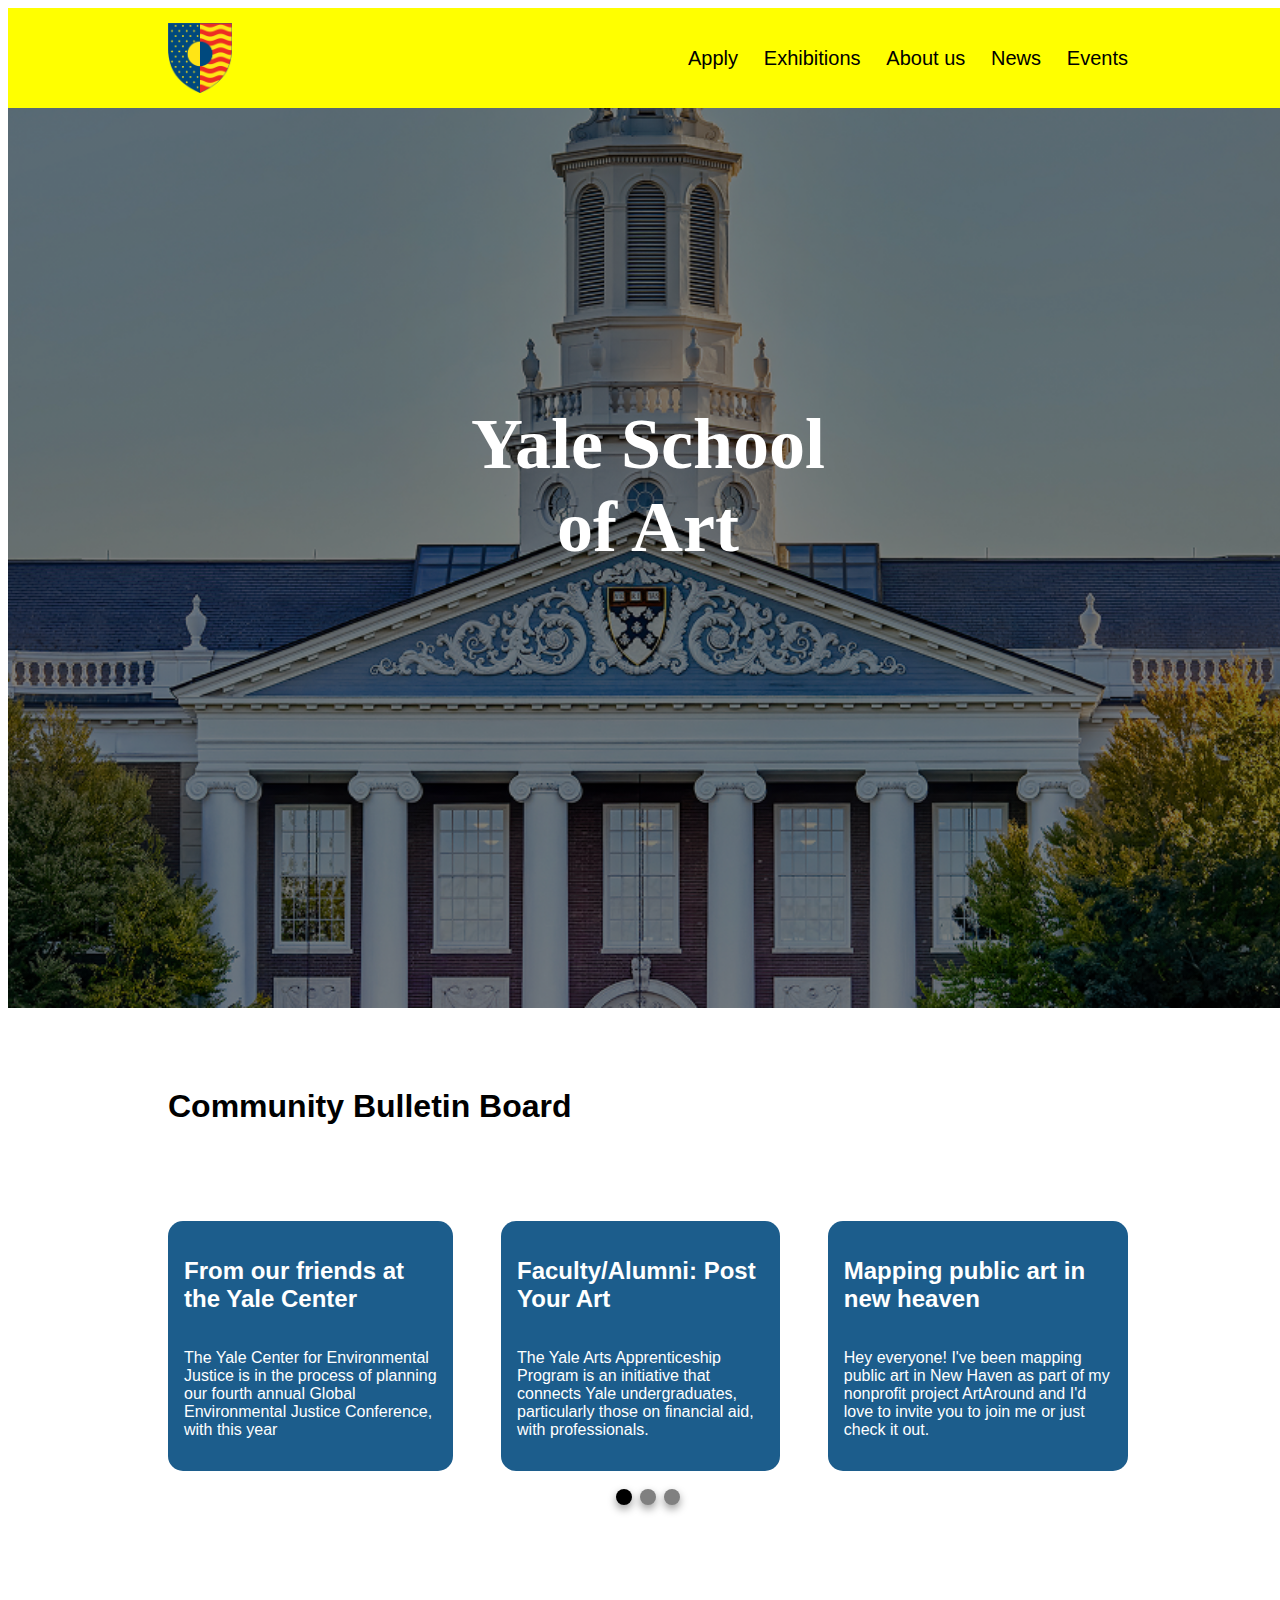
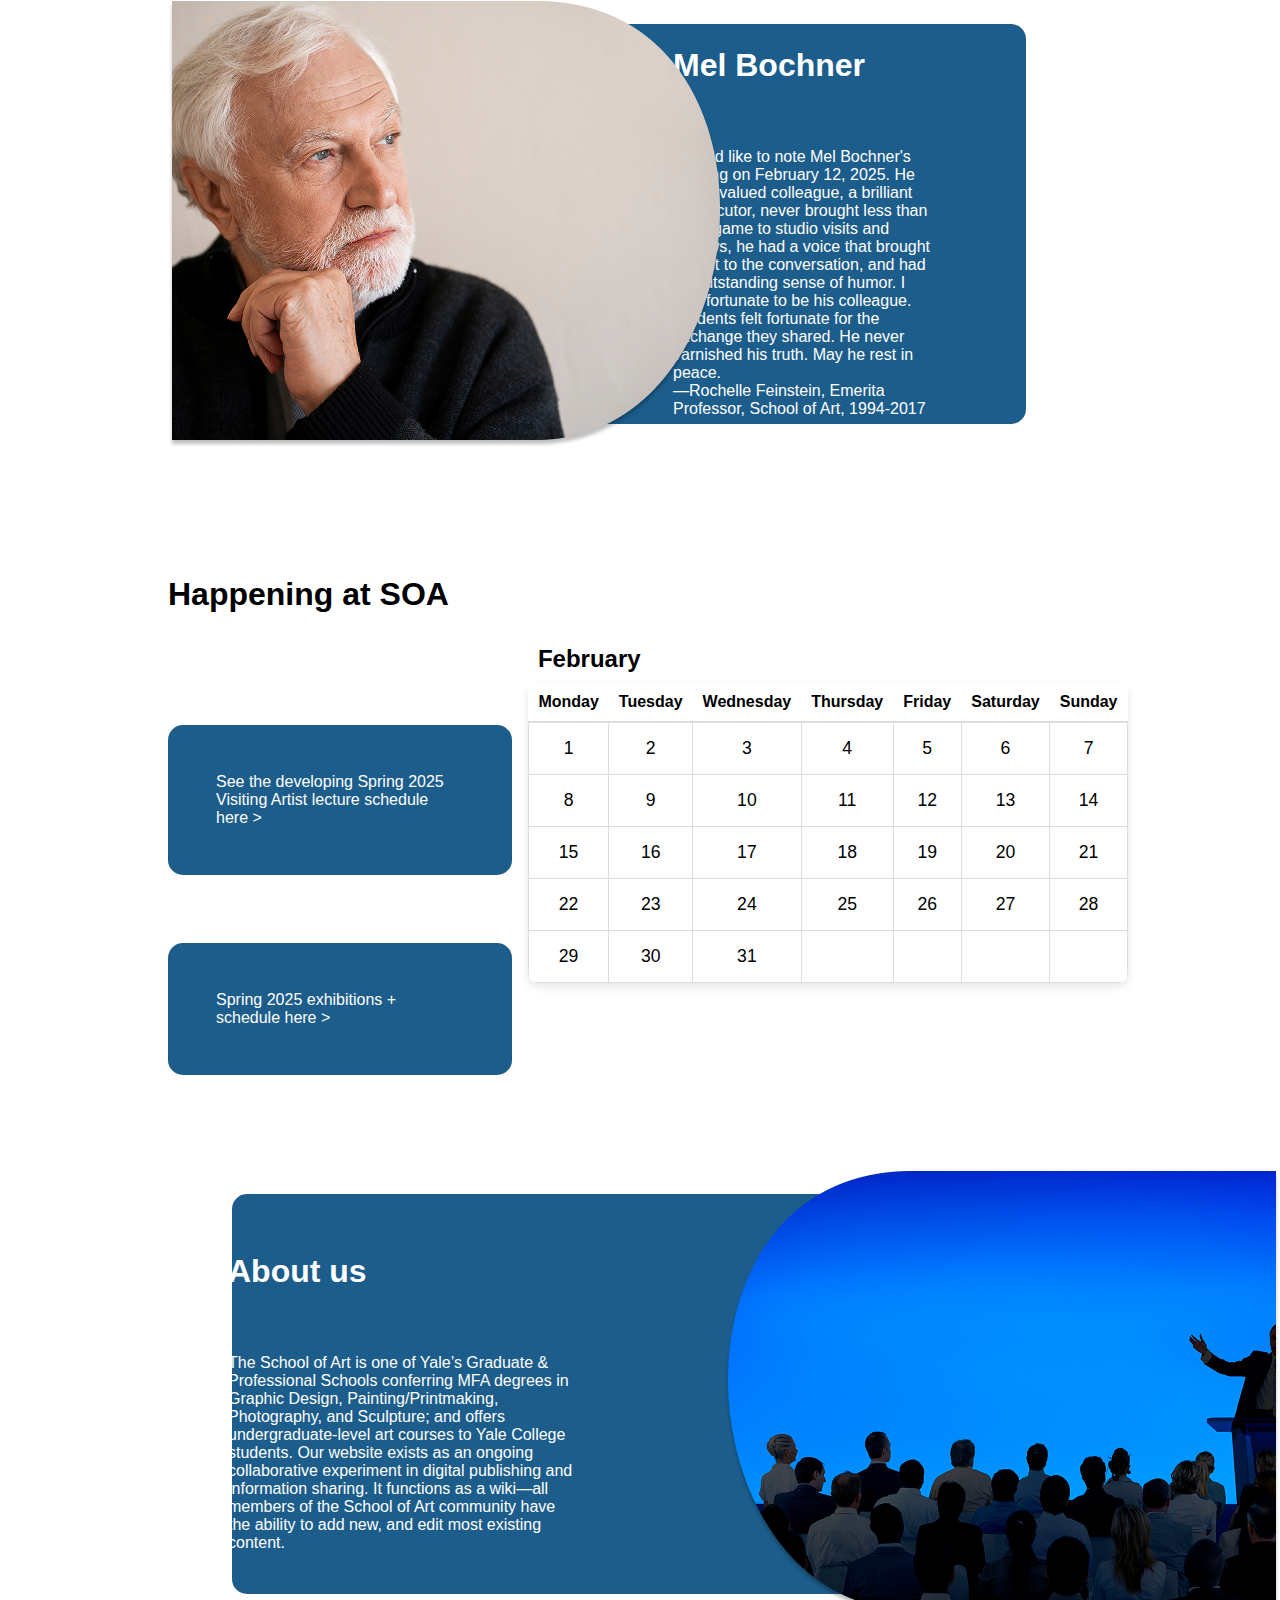
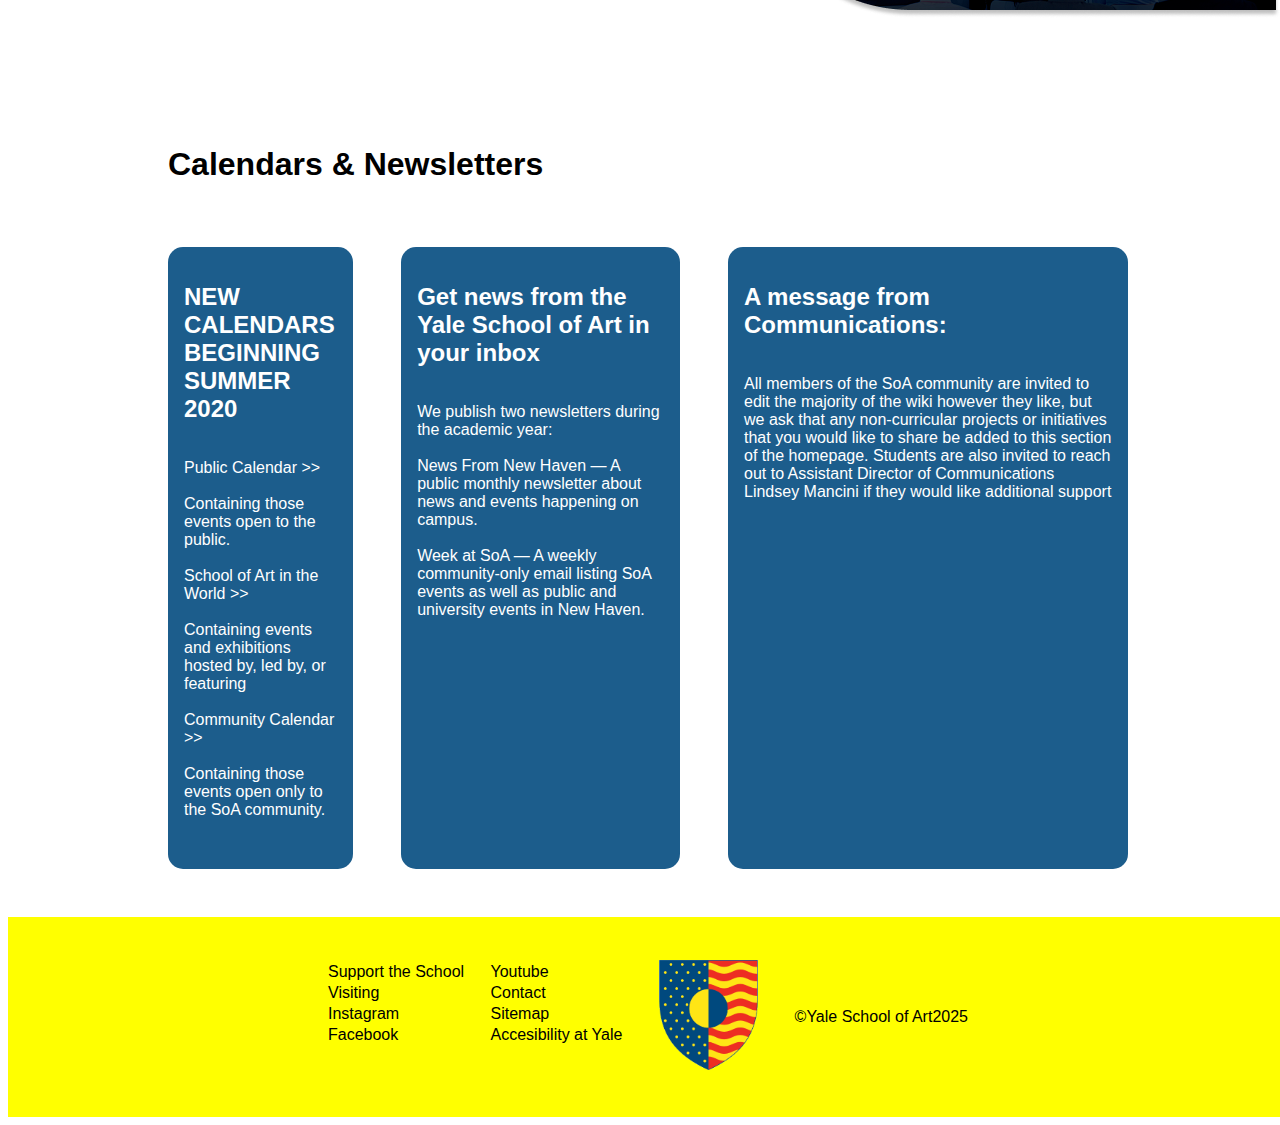
==== index.html @ aa71b044 "diseño" ====
<!DOCTYPE html>
<html lang="en">
<head>
    <meta charset="UTF-8">
    <meta name="viewport" content="width=device-width, initial-scale=1.0">
    <title>Rediseño web</title>
    <link rel="stylesheet" href="styles/header.css">
    <link rel="stylesheet" href="styles/footer.css">
    <link rel="stylesheet" href="styles/global.css">
</head>
<body>
    <header>
        <img src="images/Yale_School_of_Art.png" alt="Yale School of Art" />
        <nav>
            <ul>
                <li><p>Apply</p></li>
                <li><p>Exhibitions</p></li>
                <li><p>About us</p></li>
                <li><p>News</p></li>
                <li><p>Events</p></li>
            </ul>
        </nav>
    </header>
    <main>
        <section class="portada">
            <h1>Yale School <br> of Art</h1>
        </section>
        <section>
            <h1>Community Bulletin Board</h1>
                <div class="container">
                    <article class="card">
                        <h2>From our friends at the Yale Center</h2>
                        <p>The Yale Center for Environmental Justice is in the process of planning our fourth annual Global Environmental Justice Conference, with this year</p>
                    </article>
                    <article class="card">
                        <h2>Faculty/Alumni: Post Your Art</h2>
                        <p>The Yale Arts Apprenticeship Program is an initiative that connects Yale 
                            undergraduates, particularly those on financial aid, with professionals.</p>
                    </article>
                    <article class="card">
                        <h2>Mapping public art in new heaven</h2>
                        <p>Hey everyone! I've been mapping public art in New Haven as part of my nonprofit project ArtAround and I'd love to invite you to join me or just check it out.</p>
                    </article>
                </div>
                <br>
                <div class="circles">
                    <article class="circle"></article>
                    <article class="circle"></article>
                    <article class="circle"></article>
                </div>
        </section>
        <section class="rip">
            <img src="images/Rectangle 4.png" alt="Mel Bochner" />
            <div class="memorial">
                <article>
                    <h1>Mel Bochner</h1>
                    <p>I would like to note Mel Bochner's passing on February 12, 2025. He was a valued colleague, a brilliant interlocutor, never brought less than his A-game to studio visits and reviews, he had a voice that  brought insight to the conversation, and had an outstanding sense of  humor. I was fortunate to be his colleague. Students felt fortunate for  the exchange they shared. He never varnished his truth. May he rest in  peace.<br>
                    —Rochelle Feinstein,  Emerita Professor,  School of Art,  1994-2017</p>
                </article>
            </div>
        </section>
        <section class="happening">
            <div class="info">
                <h1>Happening at SOA</h1>
                <article class="card1">See the developing Spring 2025 Visiting Artist lecture schedule here ></article>
                <br>
                <br>
                <article class="card">Spring 2025 exhibitions + schedule here ></article>
            </div>
            <div class="calendararea">
                <table class="calendar">
                    <caption>February</caption>
                    <thead>
                        <tr>
                            <th>Monday</th>
                            <th>Tuesday</th>
                            <th>Wednesday</th>
                            <th>Thursday</th>
                            <th>Friday</th>
                            <th>Saturday</th>
                            <th>Sunday</th>
                        </tr>
                    </thead>
                    <tbody>
                        <tr>
                            <td>1</td>
                            <td>2</td>
                            <td>3</td>
                            <td>4</td>
                            <td>5</td>
                            <td>6</td>
                            <td>7</td>
                        </tr>
                        <tr>
                            <td>8</td>
                            <td>9</td>
                            <td>10</td>
                            <td>11</td>
                            <td>12</td>
                            <td>13</td>
                            <td>14</td>
                        </tr>
                        <tr>
                            <td>15</td>
                            <td>16</td>
                            <td>17</td>
                            <td>18</td>
                            <td>19</td>
                            <td>20</td>
                            <td>21</td>
                        </tr>
                        <tr>
                            <td>22</td>
                            <td>23</td>
                            <td>24</td>
                            <td>25</td>
                            <td>26</td>
                            <td>27</td>
                            <td>28</td>
                        </tr>
                        <tr>
                            <td>29</td>
                            <td>30</td>
                            <td>31</td>
                            <td></td>
                            <td></td>
                            <td></td>
                            <td></td>
                        </tr>
                    </tbody>
                </table>
            </div>
        </section>
        <section class="about">
            <img src="images/Rectangle 9.png" alt="Mel Bochner" />
            <div class="textoabout">
                <article>
                    <h1>About us</h1>
                    <p>The School of Art is one of Yale’s Graduate & Professional Schools conferring MFA degrees in Graphic Design, Painting/Printmaking,  Photography, and Sculpture; and offers undergraduate-level art courses  to Yale College students. Our website exists as an ongoing collaborative experiment in digital publishing and information sharing. It functions as a  wiki—all members of the School of Art community have the ability to add  new, and edit most existing content.</p>
                </article>
            </div>
        </section>
        <section>
            <h1>Calendars & Newsletters</h1>
            <div class="container">
                <article class="card">
                    <h2>NEW CALENDARS BEGINNING SUMMER 2020</h2>
                    <p>Public Calendar >><br><br>
                        Containing those events open to the public.<br><br>
                        
                        School of Art in the World >><br><br>
                        Containing events and exhibitions hosted by, led by, or featuring<br><br>
                        
                        Community Calendar >><br><br>
                        Containing those events open only to the SoA community.<br><br>
                    </p>
                </article>
                <article class="card">
                    <h2>Get news from the Yale School of Art in your inbox</h2>
                    <p>We publish two newsletters during the academic year:<br><br>
                        
                        News From New Haven — A public monthly newsletter about news and events happening on campus.<br><br>
                        
                        Week at SoA — A weekly community-only email listing SoA events as well as public and university events in New Haven.<br><br>
                    </p>
                </article>
                <article class="card">
                    <h2>A message from Communications:</h2>
                    <p>All members of the SoA community are invited to edit the majority of  the wiki however they like, but we ask that any non-curricular projects  or initiatives that you would like to share be added to this section of the homepage.
                    Students are also invited to reach out to Assistant Director of Communications Lindsey Mancini if they would like additional support</p>
                </article>
            </div>

        </section>
    </main>
    <footer>
        <section>
            <div class="footer-text">
                <p>Support the School</p>
                <p>Visiting</p>
                <p>Instagram</p>
                <p>Facebook</p>
            </div>
            <div class="footer-text">
                <p>Youtube</p>
                <p>Contact</p>
                <p>Sitemap</p>
                <p>Accesibility at Yale</p>
            </div>
            <div>
                <img src="images/Yale_School_of_Art.png" alt="Yale School of Art" />
            </div>
            <div class="copy">
                <p class="copyright">&copy;Yale School of Art2025</p>
            </div>
        </section>
    </footer>
</body>
</html>
---- styles/header.css ----
header {
    height: 100px;
    width: 100%;
    background-color: yellow;
    align-items: center;
    justify-content: space-between;
    font-weight: 300px;
    padding: 1em 10em;
}

header>img {
    width: 4em;
    height: auto;
}

header, nav>ul {
    display: flex;
    flex-direction: row;
    align-items: right;
    width: 100%;
}

nav {
    width: 50%;
}

header ul {
    align-items: center;
    justify-content: space-between;
}

header ul li {
    display: inline;
    font-size: 20px;
}
---- styles/footer.css ----
footer {
    display: flex;
    background-color: yellow;
    height: 200px;
    width: 100%;
    flex-direction: column;
    align-items: center;
    justify-content: center;
    padding: 1em 10em;
}

.footer-text p {
    color: black;
    font-size: 16px;
    margin: 3px 0;
}

footer section {
    width: 100%;
    display: flex;
    justify-content: space-between;
}

footer>section>div>img {
    width: auto;
    height: 110px;
    margin: 0 10px;
}

footer .copy {
    height: 100%;
    display: flex;
    align-items: center;
    justify-content: center;
}
---- styles/global.css ----
*{
    box-sizing: border-box;
    font-family: 'Inter', sans-serif;
}

body {
    width: 100vw;
}

main h1 {
    font-size: 2em;
    text-align: left;
    margin: 1em 0 3em 0;
}

main h1:nth-last-child(2) {
    margin: 1em 0 2em 0;
}

section {
    padding: 3em 10em;
}

.portada {
    background: linear-gradient(rgb(0, 0, 0, .5), rgb(0, 0, 0, .5)), url('/images/harvard-university-cambridge-usa\ 1.png');
    background-size: cover;
    background-position: center;
    height: 100vh;
    display: flex;
    align-items: center;
    justify-content: center;
}

.portada h1 {
    position: absolute;
    text-align: center;
    font-family: 'Inria Serif', serif;
    color: white;
    font-size: 72px;
}

.container {
    display: flex;
    justify-content: space-between;
    gap: 3em;
}

.card {
    background-color: #00497EE3;
    border-radius: 15px;
    color: white;
    display: flex;
    flex-direction: column;
    padding: 1em;
    max-width: 400px;
}

.card1 { /* Lo he tenido que llamar así, por algún motivo no funciona nth-child(4) */
    padding: 3em;
    background-color: #00497EE3;
    border-radius: 15px;
    color: white;
    display: flex;
    flex-direction: column;
    padding: 3em;
    max-width: 400px;
}

.card:nth-child(5) {
    padding: 3em;
}

.circles {
    display: flex;
    justify-content: center;
    gap: 0.5em;
}

.circle {
    background-color: gray;
    border-radius: 50%;
    width: 1em;
    height: 1em;
    display: flex;
    align-items: center;
    justify-content: center;
    box-shadow: 0 4px 8px rgba(0, 0, 0, 0.4);
}

.circle:first-child {
    background-color: black;
}

.rip {
    display: flex;
    position: relative;
}

.rip img {
    z-index: 2;
}

.memorial {
    position: absolute;
    margin-left: 180px;
    top: 50%;
    left: 45%;
    transform: translate(-50%, -50%);
    display: flex;
    align-items: center;
    justify-content: center;
    background-color: #00497EE3;
    border-radius: 15px;
    height: 25em;
    color: white;
    font-family: 'Inter', sans-serif;
    flex-direction: column;
    z-index: 1;
}

.memorial article {
    margin-left: 5em;
    width: 50%;
    text-align: left;
}

.happening {
    display: flex;
    gap: 1em;
}

.info {
    display: flex;
    flex-direction: column;
    gap: 1em;
}

.calendararea {
    display: flex;
    flex-direction: column;
    justify-content: center;
    align-items: center;
    gap: 1em;
    margin: 0 auto;
}

.calendar {
    width: 100%;
    max-width: 400px;
    border-collapse: collapse;
    margin: 20px auto;
    font-family: Arial, sans-serif;
    background: white;
    box-shadow: 0 4px 10px rgba(0, 0, 0, 0.1);
    border-radius: 10px;
    overflow: hidden;
}

.calendar caption {
    font-size: 1.5em;
    font-weight: bold;
    padding: 10px;
    text-align: left;
}

.calendar th {
    padding: 10px;
    background: white;
    color: black;
    font-weight: bold;
    border-bottom: 2px solid #ddd;
}

.calendar td {
    width: 14.28%;
    text-align: center;
    padding: 15px;
    border: 1px solid #ddd;
    font-size: 1.1em;
    transition: background 0.3s;
}

.about {
    display: flex;
    position: relative;
}

.about img {
    z-index: 2;
    transform: translateX(100%);
}

.textoabout {
    position: absolute;
    top: 50%;
    left: 45%;
    transform: translate(-50%, -50%);
    display: flex;
    align-items: center;
    justify-content: center;
    background-color: #00497EE3;;
    border-radius: 15px;
    height: 25em;
    color: white;
    font-family: 'Inter', sans-serif;
    flex-direction: column;
    z-index: 1;
}

.textoabout article {
    width: 50%;
    text-align: left;
    margin-right: 22.5em;
}
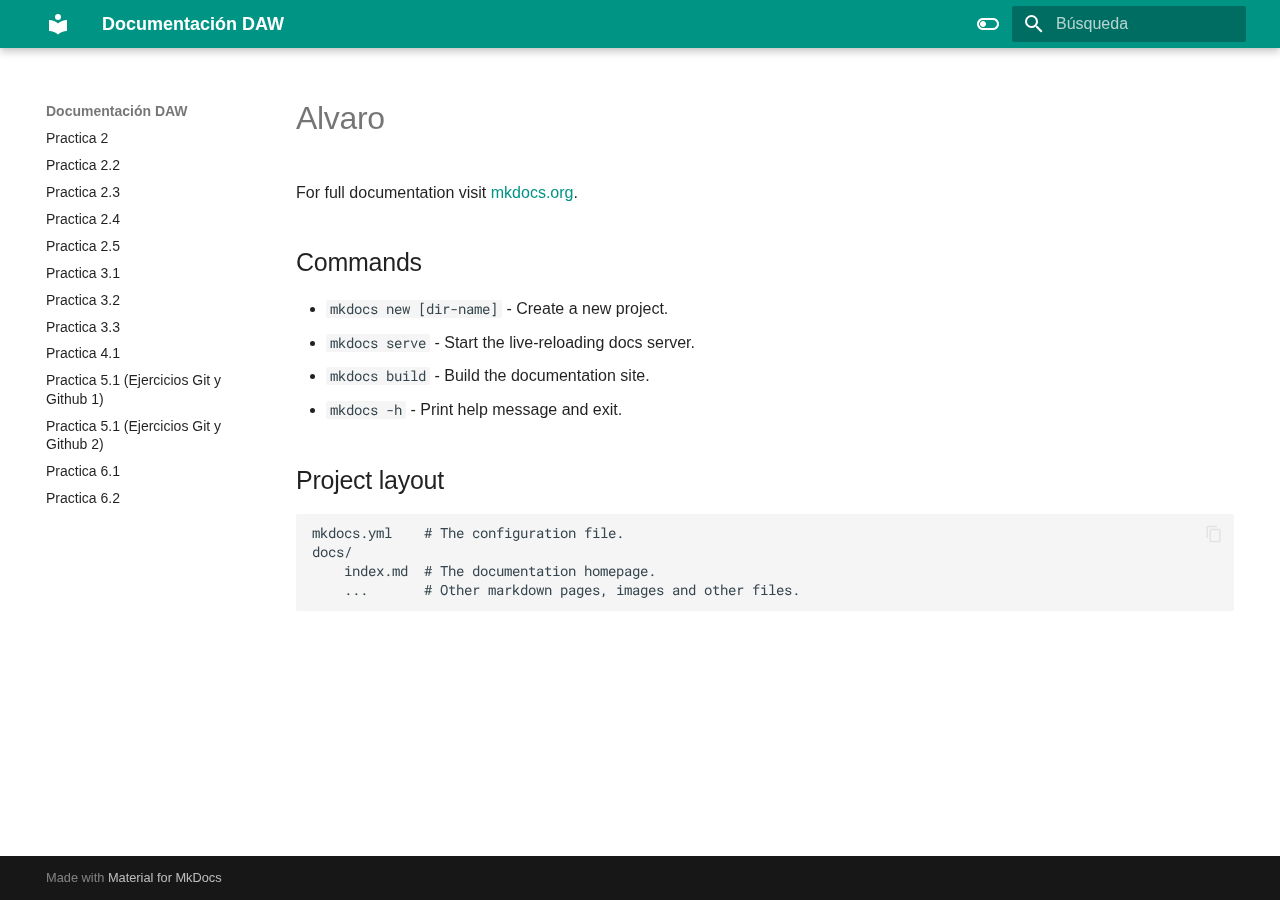
==== commit f849c6c8: "Deployed f884fda with MkDocs version: 1.6.1" ====
--- a/index.html
+++ b/index.html
@@ -1,199 +1,586 @@
-<!DOCTYPE html>
-<html lang="en">
-<head>
-    <meta charset="UTF-8">
-    <meta name="viewport" content="width=device-width, initial-scale=1.0">
-    <title>Rediseño web</title>
-    <link rel="stylesheet" href="styles/header.css">
-    <link rel="stylesheet" href="styles/footer.css">
-    <link rel="stylesheet" href="styles/global.css">
-</head>
-<body>
-    <header>
-        <img src="images/Yale_School_of_Art.png" alt="Yale School of Art" />
-        <nav>
-            <ul>
-                <li><p>Apply</p></li>
-                <li><p>Exhibitions</p></li>
-                <li><p>About us</p></li>
-                <li><p>News</p></li>
-                <li><p>Events</p></li>
-            </ul>
-        </nav>
-    </header>
-    <main>
-        <section class="portada">
-            <h1>Yale School <br> of Art</h1>
-        </section>
-        <section>
-            <h1>Community Bulletin Board</h1>
-                <div class="container">
-                    <article class="card">
-                        <h2>From our friends at the Yale Center</h2>
-                        <p>The Yale Center for Environmental Justice is in the process of planning our fourth annual Global Environmental Justice Conference, with this year</p>
-                    </article>
-                    <article class="card">
-                        <h2>Faculty/Alumni: Post Your Art</h2>
-                        <p>The Yale Arts Apprenticeship Program is an initiative that connects Yale 
-                            undergraduates, particularly those on financial aid, with professionals.</p>
-                    </article>
-                    <article class="card">
-                        <h2>Mapping public art in new heaven</h2>
-                        <p>Hey everyone! I've been mapping public art in New Haven as part of my nonprofit project ArtAround and I'd love to invite you to join me or just check it out.</p>
-                    </article>
+
+<!doctype html>
+<html lang="es" class="no-js">
+  <head>
+    
+      <meta charset="utf-8">
+      <meta name="viewport" content="width=device-width,initial-scale=1">
+      
+        <meta name="description" content="Documentación de las prácticas">
+      
+      
+        <meta name="author" content="Álvaro Mejías Benavente">
+      
+      
+      
+      
+      
+      <link rel="icon" href="assets/images/favicon.png">
+      <meta name="generator" content="mkdocs-1.6.1, mkdocs-material-9.6.7">
+    
+    
+      
+        <title>Documentación DAW</title>
+      
+    
+    
+      <link rel="stylesheet" href="assets/stylesheets/main.8608ea7d.min.css">
+      
+        
+        <link rel="stylesheet" href="assets/stylesheets/palette.06af60db.min.css">
+      
+      
+
+
+    
+    
+      
+    
+    
+      
+        
+        
+        <link rel="preconnect" href="https://fonts.gstatic.com" crossorigin>
+        <link rel="stylesheet" href="https://fonts.googleapis.com/css?family=Verdana:300,300i,400,400i,700,700i%7CRoboto+Mono:400,400i,700,700i&display=fallback">
+        <style>:root{--md-text-font:"Verdana";--md-code-font:"Roboto Mono"}</style>
+      
+    
+    
+    <script>__md_scope=new URL(".",location),__md_hash=e=>[...e].reduce(((e,_)=>(e<<5)-e+_.charCodeAt(0)),0),__md_get=(e,_=localStorage,t=__md_scope)=>JSON.parse(_.getItem(t.pathname+"."+e)),__md_set=(e,_,t=localStorage,a=__md_scope)=>{try{t.setItem(a.pathname+"."+e,JSON.stringify(_))}catch(e){}}</script>
+    
+      
+
+    
+    
+    
+  </head>
+  
+  
+    
+    
+      
+    
+    
+    
+    
+    <body dir="ltr" data-md-color-scheme="default" data-md-color-primary="teal" data-md-color-accent="light-green">
+  
+    
+    <input class="md-toggle" data-md-toggle="drawer" type="checkbox" id="__drawer" autocomplete="off">
+    <input class="md-toggle" data-md-toggle="search" type="checkbox" id="__search" autocomplete="off">
+    <label class="md-overlay" for="__drawer"></label>
+    <div data-md-component="skip">
+      
+        
+        <a href="#alvaro" class="md-skip">
+          Saltar a contenido
+        </a>
+      
+    </div>
+    <div data-md-component="announce">
+      
+    </div>
+    
+    
+      
+
+  
+
+<header class="md-header md-header--shadow" data-md-component="header">
+  <nav class="md-header__inner md-grid" aria-label="Cabecera">
+    <a href="." title="Documentación DAW" class="md-header__button md-logo" aria-label="Documentación DAW" data-md-component="logo">
+      
+  
+  <svg xmlns="http://www.w3.org/2000/svg" viewBox="0 0 24 24"><path d="M12 8a3 3 0 0 0 3-3 3 3 0 0 0-3-3 3 3 0 0 0-3 3 3 3 0 0 0 3 3m0 3.54C9.64 9.35 6.5 8 3 8v11c3.5 0 6.64 1.35 9 3.54 2.36-2.19 5.5-3.54 9-3.54V8c-3.5 0-6.64 1.35-9 3.54"/></svg>
+
+    </a>
+    <label class="md-header__button md-icon" for="__drawer">
+      
+      <svg xmlns="http://www.w3.org/2000/svg" viewBox="0 0 24 24"><path d="M3 6h18v2H3zm0 5h18v2H3zm0 5h18v2H3z"/></svg>
+    </label>
+    <div class="md-header__title" data-md-component="header-title">
+      <div class="md-header__ellipsis">
+        <div class="md-header__topic">
+          <span class="md-ellipsis">
+            Documentación DAW
+          </span>
+        </div>
+        <div class="md-header__topic" data-md-component="header-topic">
+          <span class="md-ellipsis">
+            
+              Alvaro
+            
+          </span>
+        </div>
+      </div>
+    </div>
+    
+      
+        <form class="md-header__option" data-md-component="palette">
+  
+    
+    
+    
+    <input class="md-option" data-md-color-media="" data-md-color-scheme="default" data-md-color-primary="teal" data-md-color-accent="light-green"  aria-label="Cambiar a modo oscuro"  type="radio" name="__palette" id="__palette_0">
+    
+      <label class="md-header__button md-icon" title="Cambiar a modo oscuro" for="__palette_1" hidden>
+        <svg xmlns="http://www.w3.org/2000/svg" viewBox="0 0 24 24"><path d="M17 6H7c-3.31 0-6 2.69-6 6s2.69 6 6 6h10c3.31 0 6-2.69 6-6s-2.69-6-6-6m0 10H7c-2.21 0-4-1.79-4-4s1.79-4 4-4h10c2.21 0 4 1.79 4 4s-1.79 4-4 4M7 9c-1.66 0-3 1.34-3 3s1.34 3 3 3 3-1.34 3-3-1.34-3-3-3"/></svg>
+      </label>
+    
+  
+    
+    
+    
+    <input class="md-option" data-md-color-media="" data-md-color-scheme="slate" data-md-color-primary="teal" data-md-color-accent="light-green"  aria-label="Cambiar a modo claro"  type="radio" name="__palette" id="__palette_1">
+    
+      <label class="md-header__button md-icon" title="Cambiar a modo claro" for="__palette_0" hidden>
+        <svg xmlns="http://www.w3.org/2000/svg" viewBox="0 0 24 24"><path d="M17 7H7a5 5 0 0 0-5 5 5 5 0 0 0 5 5h10a5 5 0 0 0 5-5 5 5 0 0 0-5-5m0 8a3 3 0 0 1-3-3 3 3 0 0 1 3-3 3 3 0 0 1 3 3 3 3 0 0 1-3 3"/></svg>
+      </label>
+    
+  
+</form>
+      
+    
+    
+      <script>var palette=__md_get("__palette");if(palette&&palette.color){if("(prefers-color-scheme)"===palette.color.media){var media=matchMedia("(prefers-color-scheme: light)"),input=document.querySelector(media.matches?"[data-md-color-media='(prefers-color-scheme: light)']":"[data-md-color-media='(prefers-color-scheme: dark)']");palette.color.media=input.getAttribute("data-md-color-media"),palette.color.scheme=input.getAttribute("data-md-color-scheme"),palette.color.primary=input.getAttribute("data-md-color-primary"),palette.color.accent=input.getAttribute("data-md-color-accent")}for(var[key,value]of Object.entries(palette.color))document.body.setAttribute("data-md-color-"+key,value)}</script>
+    
+    
+    
+      <label class="md-header__button md-icon" for="__search">
+        
+        <svg xmlns="http://www.w3.org/2000/svg" viewBox="0 0 24 24"><path d="M9.5 3A6.5 6.5 0 0 1 16 9.5c0 1.61-.59 3.09-1.56 4.23l.27.27h.79l5 5-1.5 1.5-5-5v-.79l-.27-.27A6.52 6.52 0 0 1 9.5 16 6.5 6.5 0 0 1 3 9.5 6.5 6.5 0 0 1 9.5 3m0 2C7 5 5 7 5 9.5S7 14 9.5 14 14 12 14 9.5 12 5 9.5 5"/></svg>
+      </label>
+      <div class="md-search" data-md-component="search" role="dialog">
+  <label class="md-search__overlay" for="__search"></label>
+  <div class="md-search__inner" role="search">
+    <form class="md-search__form" name="search">
+      <input type="text" class="md-search__input" name="query" aria-label="Búsqueda" placeholder="Búsqueda" autocapitalize="off" autocorrect="off" autocomplete="off" spellcheck="false" data-md-component="search-query" required>
+      <label class="md-search__icon md-icon" for="__search">
+        
+        <svg xmlns="http://www.w3.org/2000/svg" viewBox="0 0 24 24"><path d="M9.5 3A6.5 6.5 0 0 1 16 9.5c0 1.61-.59 3.09-1.56 4.23l.27.27h.79l5 5-1.5 1.5-5-5v-.79l-.27-.27A6.52 6.52 0 0 1 9.5 16 6.5 6.5 0 0 1 3 9.5 6.5 6.5 0 0 1 9.5 3m0 2C7 5 5 7 5 9.5S7 14 9.5 14 14 12 14 9.5 12 5 9.5 5"/></svg>
+        
+        <svg xmlns="http://www.w3.org/2000/svg" viewBox="0 0 24 24"><path d="M20 11v2H8l5.5 5.5-1.42 1.42L4.16 12l7.92-7.92L13.5 5.5 8 11z"/></svg>
+      </label>
+      <nav class="md-search__options" aria-label="Buscar">
+        
+        <button type="reset" class="md-search__icon md-icon" title="Limpiar" aria-label="Limpiar" tabindex="-1">
+          
+          <svg xmlns="http://www.w3.org/2000/svg" viewBox="0 0 24 24"><path d="M19 6.41 17.59 5 12 10.59 6.41 5 5 6.41 10.59 12 5 17.59 6.41 19 12 13.41 17.59 19 19 17.59 13.41 12z"/></svg>
+        </button>
+      </nav>
+      
+        <div class="md-search__suggest" data-md-component="search-suggest"></div>
+      
+    </form>
+    <div class="md-search__output">
+      <div class="md-search__scrollwrap" tabindex="0" data-md-scrollfix>
+        <div class="md-search-result" data-md-component="search-result">
+          <div class="md-search-result__meta">
+            Inicializando búsqueda
+          </div>
+          <ol class="md-search-result__list" role="presentation"></ol>
+        </div>
+      </div>
+    </div>
+  </div>
+</div>
+    
+    
+  </nav>
+  
+</header>
+    
+    <div class="md-container" data-md-component="container">
+      
+      
+        
+          
+        
+      
+      <main class="md-main" data-md-component="main">
+        <div class="md-main__inner md-grid">
+          
+            
+              
+              <div class="md-sidebar md-sidebar--primary" data-md-component="sidebar" data-md-type="navigation" >
+                <div class="md-sidebar__scrollwrap">
+                  <div class="md-sidebar__inner">
+                    
+
+
+
+  
+
+<nav class="md-nav md-nav--primary md-nav--integrated" aria-label="Navegación" data-md-level="0">
+  <label class="md-nav__title" for="__drawer">
+    <a href="." title="Documentación DAW" class="md-nav__button md-logo" aria-label="Documentación DAW" data-md-component="logo">
+      
+  
+  <svg xmlns="http://www.w3.org/2000/svg" viewBox="0 0 24 24"><path d="M12 8a3 3 0 0 0 3-3 3 3 0 0 0-3-3 3 3 0 0 0-3 3 3 3 0 0 0 3 3m0 3.54C9.64 9.35 6.5 8 3 8v11c3.5 0 6.64 1.35 9 3.54 2.36-2.19 5.5-3.54 9-3.54V8c-3.5 0-6.64 1.35-9 3.54"/></svg>
+
+    </a>
+    Documentación DAW
+  </label>
+  
+  <ul class="md-nav__list" data-md-scrollfix>
+    
+      
+      
+  
+  
+  
+  
+    <li class="md-nav__item">
+      <a href="Practicas/practica2/docs/" class="md-nav__link">
+        
+  
+  <span class="md-ellipsis">
+    Practica 2
+    
+  </span>
+  
+
+      </a>
+    </li>
+  
+
+    
+      
+      
+  
+  
+  
+  
+    <li class="md-nav__item">
+      <a href="Practicas/practica2.2/docs/" class="md-nav__link">
+        
+  
+  <span class="md-ellipsis">
+    Practica 2.2
+    
+  </span>
+  
+
+      </a>
+    </li>
+  
+
+    
+      
+      
+  
+  
+  
+  
+    <li class="md-nav__item">
+      <a href="Practicas/practica2.3/docs/" class="md-nav__link">
+        
+  
+  <span class="md-ellipsis">
+    Practica 2.3
+    
+  </span>
+  
+
+      </a>
+    </li>
+  
+
+    
+      
+      
+  
+  
+  
+  
+    <li class="md-nav__item">
+      <a href="Practicas/practica2.4/docs/" class="md-nav__link">
+        
+  
+  <span class="md-ellipsis">
+    Practica 2.4
+    
+  </span>
+  
+
+      </a>
+    </li>
+  
+
+    
+      
+      
+  
+  
+  
+  
+    <li class="md-nav__item">
+      <a href="Practicas/practica2.5/docs/" class="md-nav__link">
+        
+  
+  <span class="md-ellipsis">
+    Practica 2.5
+    
+  </span>
+  
+
+      </a>
+    </li>
+  
+
+    
+      
+      
+  
+  
+  
+  
+    <li class="md-nav__item">
+      <a href="Practicas/practica3.1/docs/" class="md-nav__link">
+        
+  
+  <span class="md-ellipsis">
+    Practica 3.1
+    
+  </span>
+  
+
+      </a>
+    </li>
+  
+
+    
+      
+      
+  
+  
+  
+  
+    <li class="md-nav__item">
+      <a href="Practicas/practica3.2/docs/" class="md-nav__link">
+        
+  
+  <span class="md-ellipsis">
+    Practica 3.2
+    
+  </span>
+  
+
+      </a>
+    </li>
+  
+
+    
+      
+      
+  
+  
+  
+  
+    <li class="md-nav__item">
+      <a href="Practicas/practica3.3/docs/" class="md-nav__link">
+        
+  
+  <span class="md-ellipsis">
+    Practica 3.3
+    
+  </span>
+  
+
+      </a>
+    </li>
+  
+
+    
+      
+      
+  
+  
+  
+  
+    <li class="md-nav__item">
+      <a href="Practicas/practica4.1/docs/" class="md-nav__link">
+        
+  
+  <span class="md-ellipsis">
+    Practica 4.1
+    
+  </span>
+  
+
+      </a>
+    </li>
+  
+
+    
+      
+      
+  
+  
+  
+  
+    <li class="md-nav__item">
+      <a href="Practicas/practica5.1/docs/" class="md-nav__link">
+        
+  
+  <span class="md-ellipsis">
+    Practica 5.1 (Ejercicios Git y Github 1)
+    
+  </span>
+  
+
+      </a>
+    </li>
+  
+
+    
+      
+      
+  
+  
+  
+  
+    <li class="md-nav__item">
+      <a href="Practicas/practica5.2/docs/" class="md-nav__link">
+        
+  
+  <span class="md-ellipsis">
+    Practica 5.1 (Ejercicios Git y Github 2)
+    
+  </span>
+  
+
+      </a>
+    </li>
+  
+
+    
+      
+      
+  
+  
+  
+  
+    <li class="md-nav__item">
+      <a href="Practicas/practica6.1/docs/" class="md-nav__link">
+        
+  
+  <span class="md-ellipsis">
+    Practica 6.1
+    
+  </span>
+  
+
+      </a>
+    </li>
+  
+
+    
+      
+      
+  
+  
+  
+  
+    <li class="md-nav__item">
+      <a href="Practicas/practica6.2/docs/" class="md-nav__link">
+        
+  
+  <span class="md-ellipsis">
+    Practica 6.2
+    
+  </span>
+  
+
+      </a>
+    </li>
+  
+
+    
+  </ul>
+</nav>
+                  </div>
                 </div>
-                <br>
-                <div class="circles">
-                    <article class="circle"></article>
-                    <article class="circle"></article>
-                    <article class="circle"></article>
-                </div>
-        </section>
-        <section class="rip">
-            <img src="images/Rectangle 4.png" alt="Mel Bochner" />
-            <div class="memorial">
-                <article>
-                    <h1>Mel Bochner</h1>
-                    <p>I would like to note Mel Bochner's passing on February 12, 2025. He was a valued colleague, a brilliant interlocutor, never brought less than his A-game to studio visits and reviews, he had a voice that  brought insight to the conversation, and had an outstanding sense of  humor. I was fortunate to be his colleague. Students felt fortunate for  the exchange they shared. He never varnished his truth. May he rest in  peace.<br>
-                    —Rochelle Feinstein,  Emerita Professor,  School of Art,  1994-2017</p>
-                </article>
+              </div>
+            
+            
+          
+          
+            <div class="md-content" data-md-component="content">
+              <article class="md-content__inner md-typeset">
+                
+                  
+
+
+
+<h1 id="alvaro">Alvaro<a class="headerlink" href="#alvaro" title="Permanent link">&para;</a></h1>
+<p>For full documentation visit <a href="https://www.mkdocs.org">mkdocs.org</a>.</p>
+<h2 id="commands">Commands<a class="headerlink" href="#commands" title="Permanent link">&para;</a></h2>
+<ul>
+<li><code>mkdocs new [dir-name]</code> - Create a new project.</li>
+<li><code>mkdocs serve</code> - Start the live-reloading docs server.</li>
+<li><code>mkdocs build</code> - Build the documentation site.</li>
+<li><code>mkdocs -h</code> - Print help message and exit.</li>
+</ul>
+<h2 id="project-layout">Project layout<a class="headerlink" href="#project-layout" title="Permanent link">&para;</a></h2>
+<div class="codehilite"><pre><span></span><code>mkdocs.yml    # The configuration file.
+docs/
+    index.md  # The documentation homepage.
+    ...       # Other markdown pages, images and other files.
+</code></pre></div>
+
+
+
+
+
+
+
+
+
+
+
+
+                
+              </article>
             </div>
-        </section>
-        <section class="happening">
-            <div class="info">
-                <h1>Happening at SOA</h1>
-                <article class="card1">See the developing Spring 2025 Visiting Artist lecture schedule here ></article>
-                <br>
-                <br>
-                <article class="card">Spring 2025 exhibitions + schedule here ></article>
-            </div>
-            <div class="calendararea">
-                <table class="calendar">
-                    <caption>February</caption>
-                    <thead>
-                        <tr>
-                            <th>Monday</th>
-                            <th>Tuesday</th>
-                            <th>Wednesday</th>
-                            <th>Thursday</th>
-                            <th>Friday</th>
-                            <th>Saturday</th>
-                            <th>Sunday</th>
-                        </tr>
-                    </thead>
-                    <tbody>
-                        <tr>
-                            <td>1</td>
-                            <td>2</td>
-                            <td>3</td>
-                            <td>4</td>
-                            <td>5</td>
-                            <td>6</td>
-                            <td>7</td>
-                        </tr>
-                        <tr>
-                            <td>8</td>
-                            <td>9</td>
-                            <td>10</td>
-                            <td>11</td>
-                            <td>12</td>
-                            <td>13</td>
-                            <td>14</td>
-                        </tr>
-                        <tr>
-                            <td>15</td>
-                            <td>16</td>
-                            <td>17</td>
-                            <td>18</td>
-                            <td>19</td>
-                            <td>20</td>
-                            <td>21</td>
-                        </tr>
-                        <tr>
-                            <td>22</td>
-                            <td>23</td>
-                            <td>24</td>
-                            <td>25</td>
-                            <td>26</td>
-                            <td>27</td>
-                            <td>28</td>
-                        </tr>
-                        <tr>
-                            <td>29</td>
-                            <td>30</td>
-                            <td>31</td>
-                            <td></td>
-                            <td></td>
-                            <td></td>
-                            <td></td>
-                        </tr>
-                    </tbody>
-                </table>
-            </div>
-        </section>
-        <section class="about">
-            <img src="images/Rectangle 9.png" alt="Mel Bochner" />
-            <div class="textoabout">
-                <article>
-                    <h1>About us</h1>
-                    <p>The School of Art is one of Yale’s Graduate & Professional Schools conferring MFA degrees in Graphic Design, Painting/Printmaking,  Photography, and Sculpture; and offers undergraduate-level art courses  to Yale College students. Our website exists as an ongoing collaborative experiment in digital publishing and information sharing. It functions as a  wiki—all members of the School of Art community have the ability to add  new, and edit most existing content.</p>
-                </article>
-            </div>
-        </section>
-        <section>
-            <h1>Calendars & Newsletters</h1>
-            <div class="container">
-                <article class="card">
-                    <h2>NEW CALENDARS BEGINNING SUMMER 2020</h2>
-                    <p>Public Calendar >><br><br>
-                        Containing those events open to the public.<br><br>
-                        
-                        School of Art in the World >><br><br>
-                        Containing events and exhibitions hosted by, led by, or featuring<br><br>
-                        
-                        Community Calendar >><br><br>
-                        Containing those events open only to the SoA community.<br><br>
-                    </p>
-                </article>
-                <article class="card">
-                    <h2>Get news from the Yale School of Art in your inbox</h2>
-                    <p>We publish two newsletters during the academic year:<br><br>
-                        
-                        News From New Haven — A public monthly newsletter about news and events happening on campus.<br><br>
-                        
-                        Week at SoA — A weekly community-only email listing SoA events as well as public and university events in New Haven.<br><br>
-                    </p>
-                </article>
-                <article class="card">
-                    <h2>A message from Communications:</h2>
-                    <p>All members of the SoA community are invited to edit the majority of  the wiki however they like, but we ask that any non-curricular projects  or initiatives that you would like to share be added to this section of the homepage.
-                    Students are also invited to reach out to Assistant Director of Communications Lindsey Mancini if they would like additional support</p>
-                </article>
-            </div>
-
-        </section>
-    </main>
-    <footer>
-        <section>
-            <div class="footer-text">
-                <p>Support the School</p>
-                <p>Visiting</p>
-                <p>Instagram</p>
-                <p>Facebook</p>
-            </div>
-            <div class="footer-text">
-                <p>Youtube</p>
-                <p>Contact</p>
-                <p>Sitemap</p>
-                <p>Accesibility at Yale</p>
-            </div>
-            <div>
-                <img src="images/Yale_School_of_Art.png" alt="Yale School of Art" />
-            </div>
-            <div class="copy">
-                <p class="copyright">&copy;Yale School of Art2025</p>
-            </div>
-        </section>
-    </footer>
-</body>
+          
+          
+  <script>var tabs=__md_get("__tabs");if(Array.isArray(tabs))e:for(var set of document.querySelectorAll(".tabbed-set")){var labels=set.querySelector(".tabbed-labels");for(var tab of tabs)for(var label of labels.getElementsByTagName("label"))if(label.innerText.trim()===tab){var input=document.getElementById(label.htmlFor);input.checked=!0;continue e}}</script>
+
+<script>var target=document.getElementById(location.hash.slice(1));target&&target.name&&(target.checked=target.name.startsWith("__tabbed_"))</script>
+        </div>
+        
+      </main>
+      
+        <footer class="md-footer">
+  
+  <div class="md-footer-meta md-typeset">
+    <div class="md-footer-meta__inner md-grid">
+      <div class="md-copyright">
+  
+  
+    Made with
+    <a href="https://squidfunk.github.io/mkdocs-material/" target="_blank" rel="noopener">
+      Material for MkDocs
+    </a>
+  
+</div>
+      
+    </div>
+  </div>
+</footer>
+      
+    </div>
+    <div class="md-dialog" data-md-component="dialog">
+      <div class="md-dialog__inner md-typeset"></div>
+    </div>
+    
+    
+    <script id="__config" type="application/json">{"base": ".", "features": ["toc.integrate", "header.autohide", "announce.dismiss", "search.suggest", "search.highlight", "content.tabs.link", "content.code.annotation", "content.code.copy"], "search": "assets/javascripts/workers/search.f8cc74c7.min.js", "translations": {"clipboard.copied": "Copiado al portapapeles", "clipboard.copy": "Copiar al portapapeles", "search.result.more.one": "1 m\u00e1s en esta p\u00e1gina", "search.result.more.other": "# m\u00e1s en esta p\u00e1gina", "search.result.none": "No se encontraron documentos", "search.result.one": "1 documento encontrado", "search.result.other": "# documentos encontrados", "search.result.placeholder": "Teclee para comenzar b\u00fasqueda", "search.result.term.missing": "Falta", "select.version": "Seleccionar versi\u00f3n"}}</script>
+    
+    
+      <script src="assets/javascripts/bundle.c8b220af.min.js"></script>
+      
+    
+  </body>
 </html>--- a/assets/stylesheets/main.8608ea7d.min.css
+++ b/assets/stylesheets/main.8608ea7d.min.css
@@ -0,0 +1 @@
+@charset "UTF-8";html{-webkit-text-size-adjust:none;-moz-text-size-adjust:none;text-size-adjust:none;box-sizing:border-box}*,:after,:before{box-sizing:inherit}@media (prefers-reduced-motion){*,:after,:before{transition:none!important}}body{margin:0}a,button,input,label{-webkit-tap-highlight-color:transparent}a{color:inherit;text-decoration:none}hr{border:0;box-sizing:initial;display:block;height:.05rem;overflow:visible;padding:0}small{font-size:80%}sub,sup{line-height:1em}img{border-style:none}table{border-collapse:initial;border-spacing:0}td,th{font-weight:400;vertical-align:top}button{background:#0000;border:0;font-family:inherit;font-size:inherit;margin:0;padding:0}input{border:0;outline:none}:root{--md-primary-fg-color:#4051b5;--md-primary-fg-color--light:#5d6cc0;--md-primary-fg-color--dark:#303fa1;--md-primary-bg-color:#fff;--md-primary-bg-color--light:#ffffffb3;--md-accent-fg-color:#526cfe;--md-accent-fg-color--transparent:#526cfe1a;--md-accent-bg-color:#fff;--md-accent-bg-color--light:#ffffffb3}[data-md-color-scheme=default]{color-scheme:light}[data-md-color-scheme=default] img[src$="#gh-dark-mode-only"],[data-md-color-scheme=default] img[src$="#only-dark"]{display:none}:root,[data-md-color-scheme=default]{--md-hue:225deg;--md-default-fg-color:#000000de;--md-default-fg-color--light:#0000008a;--md-default-fg-color--lighter:#00000052;--md-default-fg-color--lightest:#00000012;--md-default-bg-color:#fff;--md-default-bg-color--light:#ffffffb3;--md-default-bg-color--lighter:#ffffff4d;--md-default-bg-color--lightest:#ffffff1f;--md-code-fg-color:#36464e;--md-code-bg-color:#f5f5f5;--md-code-hl-color:#4287ff;--md-code-hl-color--light:#4287ff1a;--md-code-hl-number-color:#d52a2a;--md-code-hl-special-color:#db1457;--md-code-hl-function-color:#a846b9;--md-code-hl-constant-color:#6e59d9;--md-code-hl-keyword-color:#3f6ec6;--md-code-hl-string-color:#1c7d4d;--md-code-hl-name-color:var(--md-code-fg-color);--md-code-hl-operator-color:var(--md-default-fg-color--light);--md-code-hl-punctuation-color:var(--md-default-fg-color--light);--md-code-hl-comment-color:var(--md-default-fg-color--light);--md-code-hl-generic-color:var(--md-default-fg-color--light);--md-code-hl-variable-color:var(--md-default-fg-color--light);--md-typeset-color:var(--md-default-fg-color);--md-typeset-a-color:var(--md-primary-fg-color);--md-typeset-del-color:#f5503d26;--md-typeset-ins-color:#0bd57026;--md-typeset-kbd-color:#fafafa;--md-typeset-kbd-accent-color:#fff;--md-typeset-kbd-border-color:#b8b8b8;--md-typeset-mark-color:#ffff0080;--md-typeset-table-color:#0000001f;--md-typeset-table-color--light:rgba(0,0,0,.035);--md-admonition-fg-color:var(--md-default-fg-color);--md-admonition-bg-color:var(--md-default-bg-color);--md-warning-fg-color:#000000de;--md-warning-bg-color:#ff9;--md-footer-fg-color:#fff;--md-footer-fg-color--light:#ffffffb3;--md-footer-fg-color--lighter:#ffffff73;--md-footer-bg-color:#000000de;--md-footer-bg-color--dark:#00000052;--md-shadow-z1:0 0.2rem 0.5rem #0000000d,0 0 0.05rem #0000001a;--md-shadow-z2:0 0.2rem 0.5rem #0000001a,0 0 0.05rem #00000040;--md-shadow-z3:0 0.2rem 0.5rem #0003,0 0 0.05rem #00000059}.md-icon svg{fill:currentcolor;display:block;height:1.2rem;width:1.2rem}body{-webkit-font-smoothing:antialiased;-moz-osx-font-smoothing:grayscale;--md-text-font-family:var(--md-text-font,_),-apple-system,BlinkMacSystemFont,Helvetica,Arial,sans-serif;--md-code-font-family:var(--md-code-font,_),SFMono-Regular,Consolas,Menlo,monospace}aside,body,input{font-feature-settings:"kern","liga";color:var(--md-typeset-color);font-family:var(--md-text-font-family)}code,kbd,pre{font-feature-settings:"kern";font-family:var(--md-code-font-family)}:root{--md-typeset-table-sort-icon:url('data:image/svg+xml;charset=utf-8,<svg xmlns="http://www.w3.org/2000/svg" viewBox="0 0 24 24"><path d="m18 21-4-4h3V7h-3l4-4 4 4h-3v10h3M2 19v-2h10v2M2 13v-2h7v2M2 7V5h4v2z"/></svg>');--md-typeset-table-sort-icon--asc:url('data:image/svg+xml;charset=utf-8,<svg xmlns="http://www.w3.org/2000/svg" viewBox="0 0 24 24"><path d="M19 17h3l-4 4-4-4h3V3h2M2 17h10v2H2M6 5v2H2V5m0 6h7v2H2z"/></svg>');--md-typeset-table-sort-icon--desc:url('data:image/svg+xml;charset=utf-8,<svg xmlns="http://www.w3.org/2000/svg" viewBox="0 0 24 24"><path d="M19 7h3l-4-4-4 4h3v14h2M2 17h10v2H2M6 5v2H2V5m0 6h7v2H2z"/></svg>')}.md-typeset{-webkit-print-color-adjust:exact;color-adjust:exact;font-size:.8rem;line-height:1.6;overflow-wrap:break-word}@media print{.md-typeset{font-size:.68rem}}.md-typeset blockquote,.md-typeset dl,.md-typeset figure,.md-typeset ol,.md-typeset pre,.md-typeset ul{margin-bottom:1em;margin-top:1em}.md-typeset h1{color:var(--md-default-fg-color--light);font-size:2em;line-height:1.3;margin:0 0 1.25em}.md-typeset h1,.md-typeset h2{font-weight:300;letter-spacing:-.01em}.md-typeset h2{font-size:1.5625em;line-height:1.4;margin:1.6em 0 .64em}.md-typeset h3{font-size:1.25em;font-weight:400;letter-spacing:-.01em;line-height:1.5;margin:1.6em 0 .8em}.md-typeset h2+h3{margin-top:.8em}.md-typeset h4{font-weight:700;letter-spacing:-.01em;margin:1em 0}.md-typeset h5,.md-typeset h6{color:var(--md-default-fg-color--light);font-size:.8em;font-weight:700;letter-spacing:-.01em;margin:1.25em 0}.md-typeset h5{text-transform:uppercase}.md-typeset h5 code{text-transform:none}.md-typeset hr{border-bottom:.05rem solid var(--md-default-fg-color--lightest);display:flow-root;margin:1.5em 0}.md-typeset a{color:var(--md-typeset-a-color);word-break:break-word}.md-typeset a,.md-typeset a:before{transition:color 125ms}.md-typeset a:focus,.md-typeset a:hover{color:var(--md-accent-fg-color)}.md-typeset a:focus code,.md-typeset a:hover code{background-color:var(--md-accent-fg-color--transparent)}.md-typeset a code{color:currentcolor;transition:background-color 125ms}.md-typeset a.focus-visible{outline-color:var(--md-accent-fg-color);outline-offset:.2rem}.md-typeset code,.md-typeset kbd,.md-typeset pre{color:var(--md-code-fg-color);direction:ltr;font-variant-ligatures:none}@media print{.md-typeset code,.md-typeset kbd,.md-typeset pre{white-space:pre-wrap}}.md-typeset code{background-color:var(--md-code-bg-color);border-radius:.1rem;-webkit-box-decoration-break:clone;box-decoration-break:clone;font-size:.85em;padding:0 .2941176471em;word-break:break-word}.md-typeset code:not(.focus-visible){-webkit-tap-highlight-color:transparent;outline:none}.md-typeset pre{display:flow-root;line-height:1.4;position:relative}.md-typeset pre>code{-webkit-box-decoration-break:slice;box-decoration-break:slice;box-shadow:none;display:block;margin:0;outline-color:var(--md-accent-fg-color);overflow:auto;padding:.7720588235em 1.1764705882em;scrollbar-color:var(--md-default-fg-color--lighter) #0000;scrollbar-width:thin;touch-action:auto;word-break:normal}.md-typeset pre>code:hover{scrollbar-color:var(--md-accent-fg-color) #0000}.md-typeset pre>code::-webkit-scrollbar{height:.2rem;width:.2rem}.md-typeset pre>code::-webkit-scrollbar-thumb{background-color:var(--md-default-fg-color--lighter)}.md-typeset pre>code::-webkit-scrollbar-thumb:hover{background-color:var(--md-accent-fg-color)}.md-typeset kbd{background-color:var(--md-typeset-kbd-color);border-radius:.1rem;box-shadow:0 .1rem 0 .05rem var(--md-typeset-kbd-border-color),0 .1rem 0 var(--md-typeset-kbd-border-color),0 -.1rem .2rem var(--md-typeset-kbd-accent-color) inset;color:var(--md-default-fg-color);display:inline-block;font-size:.75em;padding:0 .6666666667em;vertical-align:text-top;word-break:break-word}.md-typeset mark{background-color:var(--md-typeset-mark-color);-webkit-box-decoration-break:clone;box-decoration-break:clone;color:inherit;word-break:break-word}.md-typeset abbr{border-bottom:.05rem dotted var(--md-default-fg-color--light);cursor:help;text-decoration:none}.md-typeset small{opacity:.75}[dir=ltr] .md-typeset sub,[dir=ltr] .md-typeset sup{margin-left:.078125em}[dir=rtl] .md-typeset sub,[dir=rtl] .md-typeset sup{margin-right:.078125em}[dir=ltr] .md-typeset blockquote{padding-left:.6rem}[dir=rtl] .md-typeset blockquote{padding-right:.6rem}[dir=ltr] .md-typeset blockquote{border-left:.2rem solid var(--md-default-fg-color--lighter)}[dir=rtl] .md-typeset blockquote{border-right:.2rem solid var(--md-default-fg-color--lighter)}.md-typeset blockquote{color:var(--md-default-fg-color--light);margin-left:0;margin-right:0}.md-typeset ul{list-style-type:disc}.md-typeset ul[type]{list-style-type:revert-layer}[dir=ltr] .md-typeset ol,[dir=ltr] .md-typeset ul{margin-left:.625em}[dir=rtl] .md-typeset ol,[dir=rtl] .md-typeset ul{margin-right:.625em}.md-typeset ol,.md-typeset ul{padding:0}.md-typeset ol:not([hidden]),.md-typeset ul:not([hidden]){display:flow-root}.md-typeset ol ol,.md-typeset ul ol{list-style-type:lower-alpha}.md-typeset ol ol ol,.md-typeset ul ol ol{list-style-type:lower-roman}.md-typeset ol ol ol ol,.md-typeset ul ol ol ol{list-style-type:upper-alpha}.md-typeset ol ol ol ol ol,.md-typeset ul ol ol ol ol{list-style-type:upper-roman}.md-typeset ol[type],.md-typeset ul[type]{list-style-type:revert-layer}[dir=ltr] .md-typeset ol li,[dir=ltr] .md-typeset ul li{margin-left:1.25em}[dir=rtl] .md-typeset ol li,[dir=rtl] .md-typeset ul li{margin-right:1.25em}.md-typeset ol li,.md-typeset ul li{margin-bottom:.5em}.md-typeset ol li blockquote,.md-typeset ol li p,.md-typeset ul li blockquote,.md-typeset ul li p{margin:.5em 0}.md-typeset ol li:last-child,.md-typeset ul li:last-child{margin-bottom:0}[dir=ltr] .md-typeset ol li ol,[dir=ltr] .md-typeset ol li ul,[dir=ltr] .md-typeset ul li ol,[dir=ltr] .md-typeset ul li ul{margin-left:.625em}[dir=rtl] .md-typeset ol li ol,[dir=rtl] .md-typeset ol li ul,[dir=rtl] .md-typeset ul li ol,[dir=rtl] .md-typeset ul li ul{margin-right:.625em}.md-typeset ol li ol,.md-typeset ol li ul,.md-typeset ul li ol,.md-typeset ul li ul{margin-bottom:.5em;margin-top:.5em}[dir=ltr] .md-typeset dd{margin-left:1.875em}[dir=rtl] .md-typeset dd{margin-right:1.875em}.md-typeset dd{margin-bottom:1.5em;margin-top:1em}.md-typeset img,.md-typeset svg,.md-typeset video{height:auto;max-width:100%}.md-typeset img[align=left]{margin:1em 1em 1em 0}.md-typeset img[align=right]{margin:1em 0 1em 1em}.md-typeset img[align]:only-child{margin-top:0}.md-typeset figure{display:flow-root;margin:1em auto;max-width:100%;text-align:center;width:-moz-fit-content;width:fit-content}.md-typeset figure img{display:block;margin:0 auto}.md-typeset figcaption{font-style:italic;margin:1em auto;max-width:24rem}.md-typeset iframe{max-width:100%}.md-typeset table:not([class]){background-color:var(--md-default-bg-color);border:.05rem solid var(--md-typeset-table-color);border-radius:.1rem;display:inline-block;font-size:.64rem;max-width:100%;overflow:auto;touch-action:auto}@media print{.md-typeset table:not([class]){display:table}}.md-typeset table:not([class])+*{margin-top:1.5em}.md-typeset table:not([class]) td>:first-child,.md-typeset table:not([class]) th>:first-child{margin-top:0}.md-typeset table:not([class]) td>:last-child,.md-typeset table:not([class]) th>:last-child{margin-bottom:0}.md-typeset table:not([class]) td:not([align]),.md-typeset table:not([class]) th:not([align]){text-align:left}[dir=rtl] .md-typeset table:not([class]) td:not([align]),[dir=rtl] .md-typeset table:not([class]) th:not([align]){text-align:right}.md-typeset table:not([class]) th{font-weight:700;min-width:5rem;padding:.9375em 1.25em;vertical-align:top}.md-typeset table:not([class]) td{border-top:.05rem solid var(--md-typeset-table-color);padding:.9375em 1.25em;vertical-align:top}.md-typeset table:not([class]) tbody tr{transition:background-color 125ms}.md-typeset table:not([class]) tbody tr:hover{background-color:var(--md-typeset-table-color--light);box-shadow:0 .05rem 0 var(--md-default-bg-color) inset}.md-typeset table:not([class]) a{word-break:normal}.md-typeset table th[role=columnheader]{cursor:pointer}[dir=ltr] .md-typeset table th[role=columnheader]:after{margin-left:.5em}[dir=rtl] .md-typeset table th[role=columnheader]:after{margin-right:.5em}.md-typeset table th[role=columnheader]:after{content:"";display:inline-block;height:1.2em;-webkit-mask-image:var(--md-typeset-table-sort-icon);mask-image:var(--md-typeset-table-sort-icon);-webkit-mask-repeat:no-repeat;mask-repeat:no-repeat;-webkit-mask-size:contain;mask-size:contain;transition:background-color 125ms;vertical-align:text-bottom;width:1.2em}.md-typeset table th[role=columnheader]:hover:after{background-color:var(--md-default-fg-color--lighter)}.md-typeset table th[role=columnheader][aria-sort=ascending]:after{background-color:var(--md-default-fg-color--light);-webkit-mask-image:var(--md-typeset-table-sort-icon--asc);mask-image:var(--md-typeset-table-sort-icon--asc)}.md-typeset table th[role=columnheader][aria-sort=descending]:after{background-color:var(--md-default-fg-color--light);-webkit-mask-image:var(--md-typeset-table-sort-icon--desc);mask-image:var(--md-typeset-table-sort-icon--desc)}.md-typeset__scrollwrap{margin:1em -.8rem;overflow-x:auto;touch-action:auto}.md-typeset__table{display:inline-block;margin-bottom:.5em;padding:0 .8rem}@media print{.md-typeset__table{display:block}}html .md-typeset__table table{display:table;margin:0;overflow:hidden;width:100%}@media screen and (max-width:44.984375em){.md-content__inner>pre{margin:1em -.8rem}.md-content__inner>pre code{border-radius:0}}.md-typeset .md-author{border-radius:100%;display:block;flex-shrink:0;height:1.6rem;overflow:hidden;position:relative;transition:color 125ms,transform 125ms;width:1.6rem}.md-typeset .md-author img{display:block}.md-typeset .md-author--more{background:var(--md-default-fg-color--lightest);color:var(--md-default-fg-color--lighter);font-size:.6rem;font-weight:700;line-height:1.6rem;text-align:center}.md-typeset .md-author--long{height:2.4rem;width:2.4rem}.md-typeset a.md-author{transform:scale(1)}.md-typeset a.md-author img{border-radius:100%;filter:grayscale(100%) opacity(75%);transition:filter 125ms}.md-typeset a.md-author:focus,.md-typeset a.md-author:hover{transform:scale(1.1);z-index:1}.md-typeset a.md-author:focus img,.md-typeset a.md-author:hover img{filter:grayscale(0)}.md-banner{background-color:var(--md-footer-bg-color);color:var(--md-footer-fg-color);overflow:auto}@media print{.md-banner{display:none}}.md-banner--warning{background-color:var(--md-warning-bg-color);color:var(--md-warning-fg-color)}.md-banner__inner{font-size:.7rem;margin:.6rem auto;padding:0 .8rem}[dir=ltr] .md-banner__button{float:right}[dir=rtl] .md-banner__button{float:left}.md-banner__button{color:inherit;cursor:pointer;transition:opacity .25s}.no-js .md-banner__button{display:none}.md-banner__button:hover{opacity:.7}html{font-size:125%;height:100%;overflow-x:hidden}@media screen and (min-width:100em){html{font-size:137.5%}}@media screen and (min-width:125em){html{font-size:150%}}body{background-color:var(--md-default-bg-color);display:flex;flex-direction:column;font-size:.5rem;min-height:100%;position:relative;width:100%}@media print{body{display:block}}@media screen and (max-width:59.984375em){body[data-md-scrolllock]{position:fixed}}.md-grid{margin-left:auto;margin-right:auto;max-width:61rem}.md-container{display:flex;flex-direction:column;flex-grow:1}@media print{.md-container{display:block}}.md-main{flex-grow:1}.md-main__inner{display:flex;height:100%;margin-top:1.5rem}.md-ellipsis{overflow:hidden;text-overflow:ellipsis}.md-toggle{display:none}.md-option{height:0;opacity:0;position:absolute;width:0}.md-option:checked+label:not([hidden]){display:block}.md-option.focus-visible+label{outline-color:var(--md-accent-fg-color);outline-style:auto}.md-skip{background-color:var(--md-default-fg-color);border-radius:.1rem;color:var(--md-default-bg-color);font-size:.64rem;margin:.5rem;opacity:0;outline-color:var(--md-accent-fg-color);padding:.3rem .5rem;position:fixed;transform:translateY(.4rem);z-index:-1}.md-skip:focus{opacity:1;transform:translateY(0);transition:transform .25s cubic-bezier(.4,0,.2,1),opacity 175ms 75ms;z-index:10}@page{margin:25mm}:root{--md-clipboard-icon:url('data:image/svg+xml;charset=utf-8,<svg xmlns="http://www.w3.org/2000/svg" viewBox="0 0 24 24"><path d="M19 21H8V7h11m0-2H8a2 2 0 0 0-2 2v14a2 2 0 0 0 2 2h11a2 2 0 0 0 2-2V7a2 2 0 0 0-2-2m-3-4H4a2 2 0 0 0-2 2v14h2V3h12z"/></svg>')}.md-clipboard{border-radius:.1rem;color:var(--md-default-fg-color--lightest);cursor:pointer;height:1.5em;outline-color:var(--md-accent-fg-color);outline-offset:.1rem;position:absolute;right:.5em;top:.5em;transition:color .25s;width:1.5em;z-index:1}@media print{.md-clipboard{display:none}}.md-clipboard:not(.focus-visible){-webkit-tap-highlight-color:transparent;outline:none}:hover>.md-clipboard{color:var(--md-default-fg-color--light)}.md-clipboard:focus,.md-clipboard:hover{color:var(--md-accent-fg-color)}.md-clipboard:after{background-color:currentcolor;content:"";display:block;height:1.125em;margin:0 auto;-webkit-mask-image:var(--md-clipboard-icon);mask-image:var(--md-clipboard-icon);-webkit-mask-position:center;mask-position:center;-webkit-mask-repeat:no-repeat;mask-repeat:no-repeat;-webkit-mask-size:contain;mask-size:contain;width:1.125em}.md-clipboard--inline{cursor:pointer}.md-clipboard--inline code{transition:color .25s,background-color .25s}.md-clipboard--inline:focus code,.md-clipboard--inline:hover code{background-color:var(--md-accent-fg-color--transparent);color:var(--md-accent-fg-color)}.md-typeset .md-code__content{display:grid}@keyframes consent{0%{opacity:0;transform:translateY(100%)}to{opacity:1;transform:translateY(0)}}@keyframes overlay{0%{opacity:0}to{opacity:1}}.md-consent__overlay{animation:overlay .25s both;-webkit-backdrop-filter:blur(.1rem);backdrop-filter:blur(.1rem);background-color:#0000008a;height:100%;opacity:1;position:fixed;top:0;width:100%;z-index:5}.md-consent__inner{animation:consent .5s cubic-bezier(.1,.7,.1,1) both;background-color:var(--md-default-bg-color);border:0;border-radius:.1rem;bottom:0;box-shadow:0 0 .2rem #0000001a,0 .2rem .4rem #0003;max-height:100%;overflow:auto;padding:0;position:fixed;width:100%;z-index:5}.md-consent__form{padding:.8rem}.md-consent__settings{display:none;margin:1em 0}input:checked+.md-consent__settings{display:block}.md-consent__controls{margin-bottom:.8rem}.md-typeset .md-consent__controls .md-button{display:inline}@media screen and (max-width:44.984375em){.md-typeset .md-consent__controls .md-button{display:block;margin-top:.4rem;text-align:center;width:100%}}.md-consent label{cursor:pointer}.md-content{flex-grow:1;min-width:0}.md-content__inner{margin:0 .8rem 1.2rem;padding-top:.6rem}@media screen and (min-width:76.25em){[dir=ltr] .md-sidebar--primary:not([hidden])~.md-content>.md-content__inner{margin-left:1.2rem}[dir=ltr] .md-sidebar--secondary:not([hidden])~.md-content>.md-content__inner,[dir=rtl] .md-sidebar--primary:not([hidden])~.md-content>.md-content__inner{margin-right:1.2rem}[dir=rtl] .md-sidebar--secondary:not([hidden])~.md-content>.md-content__inner{margin-left:1.2rem}}.md-content__inner:before{content:"";display:block;height:.4rem}.md-content__inner>:last-child{margin-bottom:0}[dir=ltr] .md-content__button{float:right}[dir=rtl] .md-content__button{float:left}[dir=ltr] .md-content__button{margin-left:.4rem}[dir=rtl] .md-content__button{margin-right:.4rem}.md-content__button{margin:.4rem 0;padding:0}@media print{.md-content__button{display:none}}.md-typeset .md-content__button{color:var(--md-default-fg-color--lighter)}.md-content__button svg{display:inline;vertical-align:top}[dir=rtl] .md-content__button svg{transform:scaleX(-1)}[dir=ltr] .md-dialog{right:.8rem}[dir=rtl] .md-dialog{left:.8rem}.md-dialog{background-color:var(--md-default-fg-color);border-radius:.1rem;bottom:.8rem;box-shadow:var(--md-shadow-z3);min-width:11.1rem;opacity:0;padding:.4rem .6rem;pointer-events:none;position:fixed;transform:translateY(100%);transition:transform 0ms .4s,opacity .4s;z-index:4}@media print{.md-dialog{display:none}}.md-dialog--active{opacity:1;pointer-events:auto;transform:translateY(0);transition:transform .4s cubic-bezier(.075,.85,.175,1),opacity .4s}.md-dialog__inner{color:var(--md-default-bg-color);font-size:.7rem}.md-feedback{margin:2em 0 1em;text-align:center}.md-feedback fieldset{border:none;margin:0;padding:0}.md-feedback__title{font-weight:700;margin:1em auto}.md-feedback__inner{position:relative}.md-feedback__list{display:flex;flex-wrap:wrap;place-content:baseline center;position:relative}.md-feedback__list:hover .md-icon:not(:disabled){color:var(--md-default-fg-color--lighter)}:disabled .md-feedback__list{min-height:1.8rem}.md-feedback__icon{color:var(--md-default-fg-color--light);cursor:pointer;flex-shrink:0;margin:0 .1rem;transition:color 125ms}.md-feedback__icon:not(:disabled).md-icon:hover{color:var(--md-accent-fg-color)}.md-feedback__icon:disabled{color:var(--md-default-fg-color--lightest);pointer-events:none}.md-feedback__note{opacity:0;position:relative;transform:translateY(.4rem);transition:transform .4s cubic-bezier(.1,.7,.1,1),opacity .15s}.md-feedback__note>*{margin:0 auto;max-width:16rem}:disabled .md-feedback__note{opacity:1;transform:translateY(0)}@media print{.md-feedback{display:none}}.md-footer{background-color:var(--md-footer-bg-color);color:var(--md-footer-fg-color)}@media print{.md-footer{display:none}}.md-footer__inner{justify-content:space-between;overflow:auto;padding:.2rem}.md-footer__inner:not([hidden]){display:flex}.md-footer__link{align-items:end;display:flex;flex-grow:0.01;margin-bottom:.4rem;margin-top:1rem;max-width:100%;outline-color:var(--md-accent-fg-color);overflow:hidden;transition:opacity .25s}.md-footer__link:focus,.md-footer__link:hover{opacity:.7}[dir=rtl] .md-footer__link svg{transform:scaleX(-1)}@media screen and (max-width:44.984375em){.md-footer__link--prev{flex-shrink:0}.md-footer__link--prev .md-footer__title{display:none}}[dir=ltr] .md-footer__link--next{margin-left:auto}[dir=rtl] .md-footer__link--next{margin-right:auto}.md-footer__link--next{text-align:right}[dir=rtl] .md-footer__link--next{text-align:left}.md-footer__title{flex-grow:1;font-size:.9rem;margin-bottom:.7rem;max-width:calc(100% - 2.4rem);padding:0 1rem;white-space:nowrap}.md-footer__button{margin:.2rem;padding:.4rem}.md-footer__direction{font-size:.64rem;opacity:.7}.md-footer-meta{background-color:var(--md-footer-bg-color--dark)}.md-footer-meta__inner{display:flex;flex-wrap:wrap;justify-content:space-between;padding:.2rem}html .md-footer-meta.md-typeset a{color:var(--md-footer-fg-color--light)}html .md-footer-meta.md-typeset a:focus,html .md-footer-meta.md-typeset a:hover{color:var(--md-footer-fg-color)}.md-copyright{color:var(--md-footer-fg-color--lighter);font-size:.64rem;margin:auto .6rem;padding:.4rem 0;width:100%}@media screen and (min-width:45em){.md-copyright{width:auto}}.md-copyright__highlight{color:var(--md-footer-fg-color--light)}.md-social{display:inline-flex;gap:.2rem;margin:0 .4rem;padding:.2rem 0 .6rem}@media screen and (min-width:45em){.md-social{padding:.6rem 0}}.md-social__link{display:inline-block;height:1.6rem;text-align:center;width:1.6rem}.md-social__link:before{line-height:1.9}.md-social__link svg{fill:currentcolor;max-height:.8rem;vertical-align:-25%}.md-typeset .md-button{border:.1rem solid;border-radius:.1rem;color:var(--md-primary-fg-color);cursor:pointer;display:inline-block;font-weight:700;padding:.625em 2em;transition:color 125ms,background-color 125ms,border-color 125ms}.md-typeset .md-button--primary{background-color:var(--md-primary-fg-color);border-color:var(--md-primary-fg-color);color:var(--md-primary-bg-color)}.md-typeset .md-button:focus,.md-typeset .md-button:hover{background-color:var(--md-accent-fg-color);border-color:var(--md-accent-fg-color);color:var(--md-accent-bg-color)}[dir=ltr] .md-typeset .md-input{border-top-left-radius:.1rem}[dir=ltr] .md-typeset .md-input,[dir=rtl] .md-typeset .md-input{border-top-right-radius:.1rem}[dir=rtl] .md-typeset .md-input{border-top-left-radius:.1rem}.md-typeset .md-input{border-bottom:.1rem solid var(--md-default-fg-color--lighter);box-shadow:var(--md-shadow-z1);font-size:.8rem;height:1.8rem;padding:0 .6rem;transition:border .25s,box-shadow .25s}.md-typeset .md-input:focus,.md-typeset .md-input:hover{border-bottom-color:var(--md-accent-fg-color);box-shadow:var(--md-shadow-z2)}.md-typeset .md-input--stretch{width:100%}.md-header{background-color:var(--md-primary-fg-color);box-shadow:0 0 .2rem #0000,0 .2rem .4rem #0000;color:var(--md-primary-bg-color);display:block;left:0;position:sticky;right:0;top:0;z-index:4}@media print{.md-header{display:none}}.md-header[hidden]{transform:translateY(-100%);transition:transform .25s cubic-bezier(.8,0,.6,1),box-shadow .25s}.md-header--shadow{box-shadow:0 0 .2rem #0000001a,0 .2rem .4rem #0003;transition:transform .25s cubic-bezier(.1,.7,.1,1),box-shadow .25s}.md-header__inner{align-items:center;display:flex;padding:0 .2rem}.md-header__button{color:currentcolor;cursor:pointer;margin:.2rem;outline-color:var(--md-accent-fg-color);padding:.4rem;position:relative;transition:opacity .25s;vertical-align:middle;z-index:1}.md-header__button:hover{opacity:.7}.md-header__button:not([hidden]){display:inline-block}.md-header__button:not(.focus-visible){-webkit-tap-highlight-color:transparent;outline:none}.md-header__button.md-logo{margin:.2rem;padding:.4rem}@media screen and (max-width:76.234375em){.md-header__button.md-logo{display:none}}.md-header__button.md-logo img,.md-header__button.md-logo svg{fill:currentcolor;display:block;height:1.2rem;width:auto}@media screen and (min-width:60em){.md-header__button[for=__search]{display:none}}.no-js .md-header__button[for=__search]{display:none}[dir=rtl] .md-header__button[for=__search] svg{transform:scaleX(-1)}@media screen and (min-width:76.25em){.md-header__button[for=__drawer]{display:none}}.md-header__topic{display:flex;max-width:100%;position:absolute;transition:transform .4s cubic-bezier(.1,.7,.1,1),opacity .15s;white-space:nowrap}.md-header__topic+.md-header__topic{opacity:0;pointer-events:none;transform:translateX(1.25rem);transition:transform .4s cubic-bezier(1,.7,.1,.1),opacity .15s;z-index:-1}[dir=rtl] .md-header__topic+.md-header__topic{transform:translateX(-1.25rem)}.md-header__topic:first-child{font-weight:700}[dir=ltr] .md-header__title{margin-left:1rem;margin-right:.4rem}[dir=rtl] .md-header__title{margin-left:.4rem;margin-right:1rem}.md-header__title{flex-grow:1;font-size:.9rem;height:2.4rem;line-height:2.4rem}.md-header__title--active .md-header__topic{opacity:0;pointer-events:none;transform:translateX(-1.25rem);transition:transform .4s cubic-bezier(1,.7,.1,.1),opacity .15s;z-index:-1}[dir=rtl] .md-header__title--active .md-header__topic{transform:translateX(1.25rem)}.md-header__title--active .md-header__topic+.md-header__topic{opacity:1;pointer-events:auto;transform:translateX(0);transition:transform .4s cubic-bezier(.1,.7,.1,1),opacity .15s;z-index:0}.md-header__title>.md-header__ellipsis{height:100%;position:relative;width:100%}.md-header__option{display:flex;flex-shrink:0;max-width:100%;transition:max-width 0ms .25s,opacity .25s .25s;white-space:nowrap}[data-md-toggle=search]:checked~.md-header .md-header__option{max-width:0;opacity:0;transition:max-width 0ms,opacity 0ms}.md-header__option>input{bottom:0}.md-header__source{display:none}@media screen and (min-width:60em){[dir=ltr] .md-header__source{margin-left:1rem}[dir=rtl] .md-header__source{margin-right:1rem}.md-header__source{display:block;max-width:11.7rem;width:11.7rem}}@media screen and (min-width:76.25em){[dir=ltr] .md-header__source{margin-left:1.4rem}[dir=rtl] .md-header__source{margin-right:1.4rem}}.md-meta{color:var(--md-default-fg-color--light);font-size:.7rem;line-height:1.3}.md-meta__list{display:inline-flex;flex-wrap:wrap;list-style:none;margin:0;padding:0}.md-meta__item:not(:last-child):after{content:"·";margin-left:.2rem;margin-right:.2rem}.md-meta__link{color:var(--md-typeset-a-color)}.md-meta__link:focus,.md-meta__link:hover{color:var(--md-accent-fg-color)}.md-draft{background-color:#ff1744;border-radius:.125em;color:#fff;display:inline-block;font-weight:700;padding-left:.5714285714em;padding-right:.5714285714em}:root{--md-nav-icon--prev:url('data:image/svg+xml;charset=utf-8,<svg xmlns="http://www.w3.org/2000/svg" viewBox="0 0 24 24"><path d="M20 11v2H8l5.5 5.5-1.42 1.42L4.16 12l7.92-7.92L13.5 5.5 8 11z"/></svg>');--md-nav-icon--next:url('data:image/svg+xml;charset=utf-8,<svg xmlns="http://www.w3.org/2000/svg" viewBox="0 0 24 24"><path d="M8.59 16.58 13.17 12 8.59 7.41 10 6l6 6-6 6z"/></svg>');--md-toc-icon:url('data:image/svg+xml;charset=utf-8,<svg xmlns="http://www.w3.org/2000/svg" viewBox="0 0 24 24"><path d="M3 9h14V7H3zm0 4h14v-2H3zm0 4h14v-2H3zm16 0h2v-2h-2zm0-10v2h2V7zm0 6h2v-2h-2z"/></svg>')}.md-nav{font-size:.7rem;line-height:1.3}.md-nav__title{color:var(--md-default-fg-color--light);display:block;font-weight:700;overflow:hidden;padding:0 .6rem;text-overflow:ellipsis}.md-nav__title .md-nav__button{display:none}.md-nav__title .md-nav__button img{height:100%;width:auto}.md-nav__title .md-nav__button.md-logo img,.md-nav__title .md-nav__button.md-logo svg{fill:currentcolor;display:block;height:2.4rem;max-width:100%;object-fit:contain;width:auto}.md-nav__list{list-style:none;margin:0;padding:0}.md-nav__link{align-items:flex-start;display:flex;gap:.4rem;margin-top:.625em;scroll-snap-align:start;transition:color 125ms}.md-nav__link--passed{color:var(--md-default-fg-color--light)}.md-nav__item .md-nav__link--active,.md-nav__item .md-nav__link--active code{color:var(--md-typeset-a-color)}.md-nav__link .md-ellipsis{position:relative}[dir=ltr] .md-nav__link .md-icon:last-child{margin-left:auto}[dir=rtl] .md-nav__link .md-icon:last-child{margin-right:auto}.md-nav__link svg{fill:currentcolor;flex-shrink:0;height:1.3em;position:relative}.md-nav__link[for]:focus,.md-nav__link[for]:hover,.md-nav__link[href]:focus,.md-nav__link[href]:hover{color:var(--md-accent-fg-color);cursor:pointer}.md-nav__link.focus-visible{outline-color:var(--md-accent-fg-color);outline-offset:.2rem}.md-nav--primary .md-nav__link[for=__toc]{display:none}.md-nav--primary .md-nav__link[for=__toc] .md-icon:after{background-color:currentcolor;display:block;height:100%;-webkit-mask-image:var(--md-toc-icon);mask-image:var(--md-toc-icon);width:100%}.md-nav--primary .md-nav__link[for=__toc]~.md-nav{display:none}.md-nav__container>.md-nav__link{margin-top:0}.md-nav__container>.md-nav__link:first-child{flex-grow:1;min-width:0}.md-nav__icon{flex-shrink:0}.md-nav__source{display:none}@media screen and (max-width:76.234375em){.md-nav--primary,.md-nav--primary .md-nav{background-color:var(--md-default-bg-color);display:flex;flex-direction:column;height:100%;left:0;position:absolute;right:0;top:0;z-index:1}.md-nav--primary .md-nav__item,.md-nav--primary .md-nav__title{font-size:.8rem;line-height:1.5}.md-nav--primary .md-nav__title{background-color:var(--md-default-fg-color--lightest);color:var(--md-default-fg-color--light);cursor:pointer;height:5.6rem;line-height:2.4rem;padding:3rem .8rem .2rem;position:relative;white-space:nowrap}[dir=ltr] .md-nav--primary .md-nav__title .md-nav__icon{left:.4rem}[dir=rtl] .md-nav--primary .md-nav__title .md-nav__icon{right:.4rem}.md-nav--primary .md-nav__title .md-nav__icon{display:block;height:1.2rem;margin:.2rem;position:absolute;top:.4rem;width:1.2rem}.md-nav--primary .md-nav__title .md-nav__icon:after{background-color:currentcolor;content:"";display:block;height:100%;-webkit-mask-image:var(--md-nav-icon--prev);mask-image:var(--md-nav-icon--prev);-webkit-mask-position:center;mask-position:center;-webkit-mask-repeat:no-repeat;mask-repeat:no-repeat;-webkit-mask-size:contain;mask-size:contain;width:100%}.md-nav--primary .md-nav__title~.md-nav__list{background-color:var(--md-default-bg-color);box-shadow:0 .05rem 0 var(--md-default-fg-color--lightest) inset;overflow-y:auto;scroll-snap-type:y mandatory;touch-action:pan-y}.md-nav--primary .md-nav__title~.md-nav__list>:first-child{border-top:0}.md-nav--primary .md-nav__title[for=__drawer]{background-color:var(--md-primary-fg-color);color:var(--md-primary-bg-color);font-weight:700}.md-nav--primary .md-nav__title .md-logo{display:block;left:.2rem;margin:.2rem;padding:.4rem;position:absolute;right:.2rem;top:.2rem}.md-nav--primary .md-nav__list{flex:1}.md-nav--primary .md-nav__item{border-top:.05rem solid var(--md-default-fg-color--lightest)}.md-nav--primary .md-nav__item--active>.md-nav__link{color:var(--md-typeset-a-color)}.md-nav--primary .md-nav__item--active>.md-nav__link:focus,.md-nav--primary .md-nav__item--active>.md-nav__link:hover{color:var(--md-accent-fg-color)}.md-nav--primary .md-nav__link{margin-top:0;padding:.6rem .8rem}.md-nav--primary .md-nav__link svg{margin-top:.1em}.md-nav--primary .md-nav__link>.md-nav__link{padding:0}[dir=ltr] .md-nav--primary .md-nav__link .md-nav__icon{margin-right:-.2rem}[dir=rtl] .md-nav--primary .md-nav__link .md-nav__icon{margin-left:-.2rem}.md-nav--primary .md-nav__link .md-nav__icon{font-size:1.2rem;height:1.2rem;width:1.2rem}.md-nav--primary .md-nav__link .md-nav__icon:after{background-color:currentcolor;content:"";display:block;height:100%;-webkit-mask-image:var(--md-nav-icon--next);mask-image:var(--md-nav-icon--next);-webkit-mask-position:center;mask-position:center;-webkit-mask-repeat:no-repeat;mask-repeat:no-repeat;-webkit-mask-size:contain;mask-size:contain;width:100%}[dir=rtl] .md-nav--primary .md-nav__icon:after{transform:scale(-1)}.md-nav--primary .md-nav--secondary .md-nav{background-color:initial;position:static}[dir=ltr] .md-nav--primary .md-nav--secondary .md-nav .md-nav__link{padding-left:1.4rem}[dir=rtl] .md-nav--primary .md-nav--secondary .md-nav .md-nav__link{padding-right:1.4rem}[dir=ltr] .md-nav--primary .md-nav--secondary .md-nav .md-nav .md-nav__link{padding-left:2rem}[dir=rtl] .md-nav--primary .md-nav--secondary .md-nav .md-nav .md-nav__link{padding-right:2rem}[dir=ltr] .md-nav--primary .md-nav--secondary .md-nav .md-nav .md-nav .md-nav__link{padding-left:2.6rem}[dir=rtl] .md-nav--primary .md-nav--secondary .md-nav .md-nav .md-nav .md-nav__link{padding-right:2.6rem}[dir=ltr] .md-nav--primary .md-nav--secondary .md-nav .md-nav .md-nav .md-nav .md-nav__link{padding-left:3.2rem}[dir=rtl] .md-nav--primary .md-nav--secondary .md-nav .md-nav .md-nav .md-nav .md-nav__link{padding-right:3.2rem}.md-nav--secondary{background-color:initial}.md-nav__toggle~.md-nav{display:flex;opacity:0;transform:translateX(100%);transition:transform .25s cubic-bezier(.8,0,.6,1),opacity 125ms 50ms}[dir=rtl] .md-nav__toggle~.md-nav{transform:translateX(-100%)}.md-nav__toggle:checked~.md-nav{opacity:1;transform:translateX(0);transition:transform .25s cubic-bezier(.4,0,.2,1),opacity 125ms 125ms}.md-nav__toggle:checked~.md-nav>.md-nav__list{-webkit-backface-visibility:hidden;backface-visibility:hidden}}@media screen and (max-width:59.984375em){.md-nav--primary .md-nav__link[for=__toc]{display:flex}.md-nav--primary .md-nav__link[for=__toc] .md-icon:after{content:""}.md-nav--primary .md-nav__link[for=__toc]+.md-nav__link{display:none}.md-nav--primary .md-nav__link[for=__toc]~.md-nav{display:flex}.md-nav__source{background-color:var(--md-primary-fg-color--dark);color:var(--md-primary-bg-color);display:block;padding:0 .2rem}}@media screen and (min-width:60em) and (max-width:76.234375em){.md-nav--integrated .md-nav__link[for=__toc]{display:flex}.md-nav--integrated .md-nav__link[for=__toc] .md-icon:after{content:""}.md-nav--integrated .md-nav__link[for=__toc]+.md-nav__link{display:none}.md-nav--integrated .md-nav__link[for=__toc]~.md-nav{display:flex}}@media screen and (min-width:60em){.md-nav{margin-bottom:-.4rem}.md-nav--secondary .md-nav__title{background:var(--md-default-bg-color);box-shadow:0 0 .4rem .4rem var(--md-default-bg-color);position:sticky;top:0;z-index:1}.md-nav--secondary .md-nav__title[for=__toc]{scroll-snap-align:start}.md-nav--secondary .md-nav__title .md-nav__icon{display:none}[dir=ltr] .md-nav--secondary .md-nav__list{padding-left:.6rem}[dir=rtl] .md-nav--secondary .md-nav__list{padding-right:.6rem}.md-nav--secondary .md-nav__list{padding-bottom:.4rem}[dir=ltr] .md-nav--secondary .md-nav__item>.md-nav__link{margin-right:.4rem}[dir=rtl] .md-nav--secondary .md-nav__item>.md-nav__link{margin-left:.4rem}}@media screen and (min-width:76.25em){.md-nav{margin-bottom:-.4rem;transition:max-height .25s cubic-bezier(.86,0,.07,1)}.md-nav--primary .md-nav__title{background:var(--md-default-bg-color);box-shadow:0 0 .4rem .4rem var(--md-default-bg-color);position:sticky;top:0;z-index:1}.md-nav--primary .md-nav__title[for=__drawer]{scroll-snap-align:start}.md-nav--primary .md-nav__title .md-nav__icon{display:none}[dir=ltr] .md-nav--primary .md-nav__list{padding-left:.6rem}[dir=rtl] .md-nav--primary .md-nav__list{padding-right:.6rem}.md-nav--primary .md-nav__list{padding-bottom:.4rem}[dir=ltr] .md-nav--primary .md-nav__item>.md-nav__link{margin-right:.4rem}[dir=rtl] .md-nav--primary .md-nav__item>.md-nav__link{margin-left:.4rem}.md-nav__toggle~.md-nav{display:grid;grid-template-rows:minmax(.4rem,0fr);opacity:0;transition:grid-template-rows .25s cubic-bezier(.86,0,.07,1),opacity .25s,visibility 0ms .25s;visibility:collapse}.md-nav__toggle~.md-nav>.md-nav__list{overflow:hidden}.md-nav__toggle.md-toggle--indeterminate~.md-nav,.md-nav__toggle:checked~.md-nav{grid-template-rows:minmax(.4rem,1fr);opacity:1;transition:grid-template-rows .25s cubic-bezier(.86,0,.07,1),opacity .15s .1s,visibility 0ms;visibility:visible}.md-nav__toggle.md-toggle--indeterminate~.md-nav{transition:none}.md-nav__item--nested>.md-nav>.md-nav__title{display:none}.md-nav__item--section{display:block;margin:1.25em 0}.md-nav__item--section:last-child{margin-bottom:0}.md-nav__item--section>.md-nav__link{font-weight:700}.md-nav__item--section>.md-nav__link[for]{color:var(--md-default-fg-color--light)}.md-nav__item--section>.md-nav__link:not(.md-nav__container){pointer-events:none}.md-nav__item--section>.md-nav__link .md-icon,.md-nav__item--section>.md-nav__link>[for]{display:none}[dir=ltr] .md-nav__item--section>.md-nav{margin-left:-.6rem}[dir=rtl] .md-nav__item--section>.md-nav{margin-right:-.6rem}.md-nav__item--section>.md-nav{display:block;opacity:1;visibility:visible}.md-nav__item--section>.md-nav>.md-nav__list>.md-nav__item{padding:0}.md-nav__icon{border-radius:100%;height:.9rem;transition:background-color .25s;width:.9rem}.md-nav__icon:hover{background-color:var(--md-accent-fg-color--transparent)}.md-nav__icon:after{background-color:currentcolor;border-radius:100%;content:"";display:inline-block;height:100%;-webkit-mask-image:var(--md-nav-icon--next);mask-image:var(--md-nav-icon--next);-webkit-mask-position:center;mask-position:center;-webkit-mask-repeat:no-repeat;mask-repeat:no-repeat;-webkit-mask-size:contain;mask-size:contain;transition:transform .25s;vertical-align:-.1rem;width:100%}[dir=rtl] .md-nav__icon:after{transform:rotate(180deg)}.md-nav__item--nested .md-nav__toggle:checked~.md-nav__link .md-nav__icon:after,.md-nav__item--nested .md-toggle--indeterminate~.md-nav__link .md-nav__icon:after{transform:rotate(90deg)}.md-nav--lifted>.md-nav__list>.md-nav__item,.md-nav--lifted>.md-nav__title{display:none}.md-nav--lifted>.md-nav__list>.md-nav__item--active{display:block}.md-nav--lifted>.md-nav__list>.md-nav__item--active>.md-nav__link{background:var(--md-default-bg-color);box-shadow:0 0 .4rem .4rem var(--md-default-bg-color);margin-top:0;position:sticky;top:0;z-index:1}.md-nav--lifted>.md-nav__list>.md-nav__item--active>.md-nav__link:not(.md-nav__container){pointer-events:none}.md-nav--lifted>.md-nav__list>.md-nav__item--active.md-nav__item--section{margin:0}[dir=ltr] .md-nav--lifted>.md-nav__list>.md-nav__item>.md-nav:not(.md-nav--secondary){margin-left:-.6rem}[dir=rtl] .md-nav--lifted>.md-nav__list>.md-nav__item>.md-nav:not(.md-nav--secondary){margin-right:-.6rem}.md-nav--lifted>.md-nav__list>.md-nav__item>[for]{color:var(--md-default-fg-color--light)}.md-nav--lifted .md-nav[data-md-level="1"]{grid-template-rows:minmax(.4rem,1fr);opacity:1;visibility:visible}[dir=ltr] .md-nav--integrated>.md-nav__list>.md-nav__item--active .md-nav--secondary{border-left:.05rem solid var(--md-primary-fg-color)}[dir=rtl] .md-nav--integrated>.md-nav__list>.md-nav__item--active .md-nav--secondary{border-right:.05rem solid var(--md-primary-fg-color)}.md-nav--integrated>.md-nav__list>.md-nav__item--active .md-nav--secondary{display:block;margin-bottom:1.25em;opacity:1;visibility:visible}.md-nav--integrated>.md-nav__list>.md-nav__item--active .md-nav--secondary>.md-nav__list{overflow:visible;padding-bottom:0}.md-nav--integrated>.md-nav__list>.md-nav__item--active .md-nav--secondary>.md-nav__title{display:none}}.md-pagination{font-size:.8rem;font-weight:700;gap:.4rem}.md-pagination,.md-pagination>*{align-items:center;display:flex;justify-content:center}.md-pagination>*{border-radius:.2rem;height:1.8rem;min-width:1.8rem;text-align:center}.md-pagination__current{background-color:var(--md-default-fg-color--lightest);color:var(--md-default-fg-color--light)}.md-pagination__link{transition:color 125ms,background-color 125ms}.md-pagination__link:focus,.md-pagination__link:hover{background-color:var(--md-accent-fg-color--transparent);color:var(--md-accent-fg-color)}.md-pagination__link:focus svg,.md-pagination__link:hover svg{color:var(--md-accent-fg-color)}.md-pagination__link.focus-visible{outline-color:var(--md-accent-fg-color);outline-offset:.2rem}.md-pagination__link svg{fill:currentcolor;color:var(--md-default-fg-color--lighter);display:block;max-height:100%;width:1.2rem}.md-post__back{border-bottom:.05rem solid var(--md-default-fg-color--lightest);margin-bottom:1.2rem;padding-bottom:1.2rem}@media screen and (max-width:76.234375em){.md-post__back{display:none}}[dir=rtl] .md-post__back svg{transform:scaleX(-1)}.md-post__authors{display:flex;flex-direction:column;gap:.6rem;margin:0 .6rem 1.2rem}.md-post .md-post__meta a{transition:color 125ms}.md-post .md-post__meta a:focus,.md-post .md-post__meta a:hover{color:var(--md-accent-fg-color)}.md-post__title{color:var(--md-default-fg-color--light);font-weight:700}.md-post--excerpt{margin-bottom:3.2rem}.md-post--excerpt .md-post__header{align-items:center;display:flex;gap:.6rem;min-height:1.6rem}.md-post--excerpt .md-post__authors{align-items:center;display:inline-flex;flex-direction:row;gap:.2rem;margin:0;min-height:2.4rem}[dir=ltr] .md-post--excerpt .md-post__meta .md-meta__list{margin-right:.4rem}[dir=rtl] .md-post--excerpt .md-post__meta .md-meta__list{margin-left:.4rem}.md-post--excerpt .md-post__content>:first-child{--md-scroll-margin:6rem;margin-top:0}.md-post>.md-nav--secondary{margin:1em 0}.md-profile{align-items:center;display:flex;font-size:.7rem;gap:.6rem;line-height:1.4;width:100%}.md-profile__description{flex-grow:1}.md-content--post{display:flex}@media screen and (max-width:76.234375em){.md-content--post{flex-flow:column-reverse}}.md-content--post>.md-content__inner{flex-grow:1;min-width:0}@media screen and (min-width:76.25em){[dir=ltr] .md-content--post>.md-content__inner{margin-left:1.2rem}[dir=rtl] .md-content--post>.md-content__inner{margin-right:1.2rem}}@media screen and (max-width:76.234375em){.md-sidebar.md-sidebar--post{padding:0;position:static;width:100%}.md-sidebar.md-sidebar--post .md-sidebar__scrollwrap{overflow:visible}.md-sidebar.md-sidebar--post .md-sidebar__inner{padding:0}.md-sidebar.md-sidebar--post .md-post__meta{margin-left:.6rem;margin-right:.6rem}.md-sidebar.md-sidebar--post .md-nav__item{border:none;display:inline}.md-sidebar.md-sidebar--post .md-nav__list{display:inline-flex;flex-wrap:wrap;gap:.6rem;padding-bottom:.6rem;padding-top:.6rem}.md-sidebar.md-sidebar--post .md-nav__link{padding:0}.md-sidebar.md-sidebar--post .md-nav{height:auto;margin-bottom:0;position:static}}:root{--md-progress-value:0;--md-progress-delay:400ms}.md-progress{background:var(--md-primary-bg-color);height:.075rem;opacity:min(clamp(0,var(--md-progress-value),1),clamp(0,100 - var(--md-progress-value),1));position:fixed;top:0;transform:scaleX(calc(var(--md-progress-value)*1%));transform-origin:left;transition:transform .5s cubic-bezier(.19,1,.22,1),opacity .25s var(--md-progress-delay);width:100%;z-index:4}:root{--md-search-result-icon:url('data:image/svg+xml;charset=utf-8,<svg xmlns="http://www.w3.org/2000/svg" viewBox="0 0 24 24"><path d="M14 2H6a2 2 0 0 0-2 2v16a2 2 0 0 0 2 2h7c-.41-.25-.8-.56-1.14-.9-.33-.33-.61-.7-.86-1.1H6V4h7v5h5v1.18c.71.16 1.39.43 2 .82V8zm6.31 16.9c1.33-2.11.69-4.9-1.4-6.22-2.11-1.33-4.91-.68-6.22 1.4-1.34 2.11-.69 4.89 1.4 6.22 1.46.93 3.32.93 4.79.02L22 23.39 23.39 22zm-3.81.1a2.5 2.5 0 0 1-2.5-2.5 2.5 2.5 0 0 1 2.5-2.5 2.5 2.5 0 0 1 2.5 2.5 2.5 2.5 0 0 1-2.5 2.5"/></svg>')}.md-search{position:relative}@media screen and (min-width:60em){.md-search{padding:.2rem 0}}.no-js .md-search{display:none}.md-search__overlay{opacity:0;z-index:1}@media screen and (max-width:59.984375em){[dir=ltr] .md-search__overlay{left:-2.2rem}[dir=rtl] .md-search__overlay{right:-2.2rem}.md-search__overlay{background-color:var(--md-default-bg-color);border-radius:1rem;height:2rem;overflow:hidden;pointer-events:none;position:absolute;top:-1rem;transform-origin:center;transition:transform .3s .1s,opacity .2s .2s;width:2rem}[data-md-toggle=search]:checked~.md-header .md-search__overlay{opacity:1;transition:transform .4s,opacity .1s}}@media screen and (min-width:60em){[dir=ltr] .md-search__overlay{left:0}[dir=rtl] .md-search__overlay{right:0}.md-search__overlay{background-color:#0000008a;cursor:pointer;height:0;position:fixed;top:0;transition:width 0ms .25s,height 0ms .25s,opacity .25s;width:0}[data-md-toggle=search]:checked~.md-header .md-search__overlay{height:200vh;opacity:1;transition:width 0ms,height 0ms,opacity .25s;width:100%}}@media screen and (max-width:29.984375em){[data-md-toggle=search]:checked~.md-header .md-search__overlay{transform:scale(45)}}@media screen and (min-width:30em) and (max-width:44.984375em){[data-md-toggle=search]:checked~.md-header .md-search__overlay{transform:scale(60)}}@media screen and (min-width:45em) and (max-width:59.984375em){[data-md-toggle=search]:checked~.md-header .md-search__overlay{transform:scale(75)}}.md-search__inner{-webkit-backface-visibility:hidden;backface-visibility:hidden}@media screen and (max-width:59.984375em){[dir=ltr] .md-search__inner{left:0}[dir=rtl] .md-search__inner{right:0}.md-search__inner{height:0;opacity:0;overflow:hidden;position:fixed;top:0;transform:translateX(5%);transition:width 0ms .3s,height 0ms .3s,transform .15s cubic-bezier(.4,0,.2,1) .15s,opacity .15s .15s;width:0;z-index:2}[dir=rtl] .md-search__inner{transform:translateX(-5%)}[data-md-toggle=search]:checked~.md-header .md-search__inner{height:100%;opacity:1;transform:translateX(0);transition:width 0ms 0ms,height 0ms 0ms,transform .15s cubic-bezier(.1,.7,.1,1) .15s,opacity .15s .15s;width:100%}}@media screen and (min-width:60em){[dir=ltr] .md-search__inner{float:right}[dir=rtl] .md-search__inner{float:left}.md-search__inner{padding:.1rem 0;position:relative;transition:width .25s cubic-bezier(.1,.7,.1,1);width:11.7rem}}@media screen and (min-width:60em) and (max-width:76.234375em){[data-md-toggle=search]:checked~.md-header .md-search__inner{width:23.4rem}}@media screen and (min-width:76.25em){[data-md-toggle=search]:checked~.md-header .md-search__inner{width:34.4rem}}.md-search__form{background-color:var(--md-default-bg-color);box-shadow:0 0 .6rem #0000;height:2.4rem;position:relative;transition:color .25s,background-color .25s;z-index:2}@media screen and (min-width:60em){.md-search__form{background-color:#00000042;border-radius:.1rem;height:1.8rem}.md-search__form:hover{background-color:#ffffff1f}}[data-md-toggle=search]:checked~.md-header .md-search__form{background-color:var(--md-default-bg-color);border-radius:.1rem .1rem 0 0;box-shadow:0 0 .6rem #00000012;color:var(--md-default-fg-color)}[dir=ltr] .md-search__input{padding-left:3.6rem;padding-right:2.2rem}[dir=rtl] .md-search__input{padding-left:2.2rem;padding-right:3.6rem}.md-search__input{background:#0000;font-size:.9rem;height:100%;position:relative;text-overflow:ellipsis;width:100%;z-index:2}.md-search__input::placeholder{transition:color .25s}.md-search__input::placeholder,.md-search__input~.md-search__icon{color:var(--md-default-fg-color--light)}.md-search__input::-ms-clear{display:none}@media screen and (max-width:59.984375em){.md-search__input{font-size:.9rem;height:2.4rem;width:100%}}@media screen and (min-width:60em){[dir=ltr] .md-search__input{padding-left:2.2rem}[dir=rtl] .md-search__input{padding-right:2.2rem}.md-search__input{color:inherit;font-size:.8rem}.md-search__input::placeholder{color:var(--md-primary-bg-color--light)}.md-search__input+.md-search__icon{color:var(--md-primary-bg-color)}[data-md-toggle=search]:checked~.md-header .md-search__input{text-overflow:clip}[data-md-toggle=search]:checked~.md-header .md-search__input+.md-search__icon{color:var(--md-default-fg-color--light)}[data-md-toggle=search]:checked~.md-header .md-search__input::placeholder{color:#0000}}.md-search__icon{cursor:pointer;display:inline-block;height:1.2rem;transition:color .25s,opacity .25s;width:1.2rem}.md-search__icon:hover{opacity:.7}[dir=ltr] .md-search__icon[for=__search]{left:.5rem}[dir=rtl] .md-search__icon[for=__search]{right:.5rem}.md-search__icon[for=__search]{position:absolute;top:.3rem;z-index:2}[dir=rtl] .md-search__icon[for=__search] svg{transform:scaleX(-1)}@media screen and (max-width:59.984375em){[dir=ltr] .md-search__icon[for=__search]{left:.8rem}[dir=rtl] .md-search__icon[for=__search]{right:.8rem}.md-search__icon[for=__search]{top:.6rem}.md-search__icon[for=__search] svg:first-child{display:none}}@media screen and (min-width:60em){.md-search__icon[for=__search]{pointer-events:none}.md-search__icon[for=__search] svg:last-child{display:none}}[dir=ltr] .md-search__options{right:.5rem}[dir=rtl] .md-search__options{left:.5rem}.md-search__options{pointer-events:none;position:absolute;top:.3rem;z-index:2}@media screen and (max-width:59.984375em){[dir=ltr] .md-search__options{right:.8rem}[dir=rtl] .md-search__options{left:.8rem}.md-search__options{top:.6rem}}[dir=ltr] .md-search__options>.md-icon{margin-left:.2rem}[dir=rtl] .md-search__options>.md-icon{margin-right:.2rem}.md-search__options>.md-icon{color:var(--md-default-fg-color--light);opacity:0;transform:scale(.75);transition:transform .15s cubic-bezier(.1,.7,.1,1),opacity .15s}.md-search__options>.md-icon:not(.focus-visible){-webkit-tap-highlight-color:transparent;outline:none}[data-md-toggle=search]:checked~.md-header .md-search__input:valid~.md-search__options>.md-icon{opacity:1;pointer-events:auto;transform:scale(1)}[data-md-toggle=search]:checked~.md-header .md-search__input:valid~.md-search__options>.md-icon:hover{opacity:.7}[dir=ltr] .md-search__suggest{padding-left:3.6rem;padding-right:2.2rem}[dir=rtl] .md-search__suggest{padding-left:2.2rem;padding-right:3.6rem}.md-search__suggest{align-items:center;color:var(--md-default-fg-color--lighter);display:flex;font-size:.9rem;height:100%;opacity:0;position:absolute;top:0;transition:opacity 50ms;white-space:nowrap;width:100%}@media screen and (min-width:60em){[dir=ltr] .md-search__suggest{padding-left:2.2rem}[dir=rtl] .md-search__suggest{padding-right:2.2rem}.md-search__suggest{font-size:.8rem}}[data-md-toggle=search]:checked~.md-header .md-search__suggest{opacity:1;transition:opacity .3s .1s}[dir=ltr] .md-search__output{border-bottom-left-radius:.1rem}[dir=ltr] .md-search__output,[dir=rtl] .md-search__output{border-bottom-right-radius:.1rem}[dir=rtl] .md-search__output{border-bottom-left-radius:.1rem}.md-search__output{overflow:hidden;position:absolute;width:100%;z-index:1}@media screen and (max-width:59.984375em){.md-search__output{bottom:0;top:2.4rem}}@media screen and (min-width:60em){.md-search__output{opacity:0;top:1.9rem;transition:opacity .4s}[data-md-toggle=search]:checked~.md-header .md-search__output{box-shadow:var(--md-shadow-z3);opacity:1}}.md-search__scrollwrap{-webkit-backface-visibility:hidden;backface-visibility:hidden;background-color:var(--md-default-bg-color);height:100%;overflow-y:auto;touch-action:pan-y}@media (-webkit-max-device-pixel-ratio:1),(max-resolution:1dppx){.md-search__scrollwrap{transform:translateZ(0)}}@media screen and (min-width:60em) and (max-width:76.234375em){.md-search__scrollwrap{width:23.4rem}}@media screen and (min-width:76.25em){.md-search__scrollwrap{width:34.4rem}}@media screen and (min-width:60em){.md-search__scrollwrap{max-height:0;scrollbar-color:var(--md-default-fg-color--lighter) #0000;scrollbar-width:thin}[data-md-toggle=search]:checked~.md-header .md-search__scrollwrap{max-height:75vh}.md-search__scrollwrap:hover{scrollbar-color:var(--md-accent-fg-color) #0000}.md-search__scrollwrap::-webkit-scrollbar{height:.2rem;width:.2rem}.md-search__scrollwrap::-webkit-scrollbar-thumb{background-color:var(--md-default-fg-color--lighter)}.md-search__scrollwrap::-webkit-scrollbar-thumb:hover{background-color:var(--md-accent-fg-color)}}.md-search-result{color:var(--md-default-fg-color);word-break:break-word}.md-search-result__meta{background-color:var(--md-default-fg-color--lightest);color:var(--md-default-fg-color--light);font-size:.64rem;line-height:1.8rem;padding:0 .8rem;scroll-snap-align:start}@media screen and (min-width:60em){[dir=ltr] .md-search-result__meta{padding-left:2.2rem}[dir=rtl] .md-search-result__meta{padding-right:2.2rem}}.md-search-result__list{list-style:none;margin:0;padding:0;-webkit-user-select:none;user-select:none}.md-search-result__item{box-shadow:0 -.05rem var(--md-default-fg-color--lightest)}.md-search-result__item:first-child{box-shadow:none}.md-search-result__link{display:block;outline:none;scroll-snap-align:start;transition:background-color .25s}.md-search-result__link:focus,.md-search-result__link:hover{background-color:var(--md-accent-fg-color--transparent)}.md-search-result__link:last-child p:last-child{margin-bottom:.6rem}.md-search-result__more>summary{cursor:pointer;display:block;outline:none;position:sticky;scroll-snap-align:start;top:0;z-index:1}.md-search-result__more>summary::marker{display:none}.md-search-result__more>summary::-webkit-details-marker{display:none}.md-search-result__more>summary>div{color:var(--md-typeset-a-color);font-size:.64rem;padding:.75em .8rem;transition:color .25s,background-color .25s}@media screen and (min-width:60em){[dir=ltr] .md-search-result__more>summary>div{padding-left:2.2rem}[dir=rtl] .md-search-result__more>summary>div{padding-right:2.2rem}}.md-search-result__more>summary:focus>div,.md-search-result__more>summary:hover>div{background-color:var(--md-accent-fg-color--transparent);color:var(--md-accent-fg-color)}.md-search-result__more[open]>summary{background-color:var(--md-default-bg-color)}.md-search-result__article{overflow:hidden;padding:0 .8rem;position:relative}@media screen and (min-width:60em){[dir=ltr] .md-search-result__article{padding-left:2.2rem}[dir=rtl] .md-search-result__article{padding-right:2.2rem}}[dir=ltr] .md-search-result__icon{left:0}[dir=rtl] .md-search-result__icon{right:0}.md-search-result__icon{color:var(--md-default-fg-color--light);height:1.2rem;margin:.5rem;position:absolute;width:1.2rem}@media screen and (max-width:59.984375em){.md-search-result__icon{display:none}}.md-search-result__icon:after{background-color:currentcolor;content:"";display:inline-block;height:100%;-webkit-mask-image:var(--md-search-result-icon);mask-image:var(--md-search-result-icon);-webkit-mask-position:center;mask-position:center;-webkit-mask-repeat:no-repeat;mask-repeat:no-repeat;-webkit-mask-size:contain;mask-size:contain;width:100%}[dir=rtl] .md-search-result__icon:after{transform:scaleX(-1)}.md-search-result .md-typeset{color:var(--md-default-fg-color--light);font-size:.64rem;line-height:1.6}.md-search-result .md-typeset h1{color:var(--md-default-fg-color);font-size:.8rem;font-weight:400;line-height:1.4;margin:.55rem 0}.md-search-result .md-typeset h1 mark{text-decoration:none}.md-search-result .md-typeset h2{color:var(--md-default-fg-color);font-size:.64rem;font-weight:700;line-height:1.6;margin:.5em 0}.md-search-result .md-typeset h2 mark{text-decoration:none}.md-search-result__terms{color:var(--md-default-fg-color);display:block;font-size:.64rem;font-style:italic;margin:.5em 0}.md-search-result mark{background-color:initial;color:var(--md-accent-fg-color);text-decoration:underline}.md-select{position:relative;z-index:1}.md-select__inner{background-color:var(--md-default-bg-color);border-radius:.1rem;box-shadow:var(--md-shadow-z2);color:var(--md-default-fg-color);left:50%;margin-top:.2rem;max-height:0;opacity:0;position:absolute;top:calc(100% - .2rem);transform:translate3d(-50%,.3rem,0);transition:transform .25s 375ms,opacity .25s .25s,max-height 0ms .5s}.md-select:focus-within .md-select__inner,.md-select:hover .md-select__inner{max-height:10rem;opacity:1;transform:translate3d(-50%,0,0);transition:transform .25s cubic-bezier(.1,.7,.1,1),opacity .25s,max-height 0ms}.md-select__inner:after{border-bottom:.2rem solid #0000;border-bottom-color:var(--md-default-bg-color);border-left:.2rem solid #0000;border-right:.2rem solid #0000;border-top:0;content:"";height:0;left:50%;margin-left:-.2rem;margin-top:-.2rem;position:absolute;top:0;width:0}.md-select__list{border-radius:.1rem;font-size:.8rem;list-style-type:none;margin:0;max-height:inherit;overflow:auto;padding:0}.md-select__item{line-height:1.8rem}[dir=ltr] .md-select__link{padding-left:.6rem;padding-right:1.2rem}[dir=rtl] .md-select__link{padding-left:1.2rem;padding-right:.6rem}.md-select__link{cursor:pointer;display:block;outline:none;scroll-snap-align:start;transition:background-color .25s,color .25s;width:100%}.md-select__link:focus,.md-select__link:hover{color:var(--md-accent-fg-color)}.md-select__link:focus{background-color:var(--md-default-fg-color--lightest)}.md-sidebar{align-self:flex-start;flex-shrink:0;padding:1.2rem 0;position:sticky;top:2.4rem;width:12.1rem}@media print{.md-sidebar{display:none}}@media screen and (max-width:76.234375em){[dir=ltr] .md-sidebar--primary{left:-12.1rem}[dir=rtl] .md-sidebar--primary{right:-12.1rem}.md-sidebar--primary{background-color:var(--md-default-bg-color);display:block;height:100%;position:fixed;top:0;transform:translateX(0);transition:transform .25s cubic-bezier(.4,0,.2,1),box-shadow .25s;width:12.1rem;z-index:5}[data-md-toggle=drawer]:checked~.md-container .md-sidebar--primary{box-shadow:var(--md-shadow-z3);transform:translateX(12.1rem)}[dir=rtl] [data-md-toggle=drawer]:checked~.md-container .md-sidebar--primary{transform:translateX(-12.1rem)}.md-sidebar--primary .md-sidebar__scrollwrap{bottom:0;left:0;margin:0;overflow:hidden;position:absolute;right:0;scroll-snap-type:none;top:0}}@media screen and (min-width:76.25em){.md-sidebar{height:0}.no-js .md-sidebar{height:auto}.md-header--lifted~.md-container .md-sidebar{top:4.8rem}}.md-sidebar--secondary{display:none;order:2}@media screen and (min-width:60em){.md-sidebar--secondary{height:0}.no-js .md-sidebar--secondary{height:auto}.md-sidebar--secondary:not([hidden]){display:block}.md-sidebar--secondary .md-sidebar__scrollwrap{touch-action:pan-y}}.md-sidebar__scrollwrap{scrollbar-gutter:stable;-webkit-backface-visibility:hidden;backface-visibility:hidden;margin:0 .2rem;overflow-y:auto;scrollbar-color:var(--md-default-fg-color--lighter) #0000;scrollbar-width:thin}.md-sidebar__scrollwrap::-webkit-scrollbar{height:.2rem;width:.2rem}.md-sidebar__scrollwrap:focus-within,.md-sidebar__scrollwrap:hover{scrollbar-color:var(--md-accent-fg-color) #0000}.md-sidebar__scrollwrap:focus-within::-webkit-scrollbar-thumb,.md-sidebar__scrollwrap:hover::-webkit-scrollbar-thumb{background-color:var(--md-default-fg-color--lighter)}.md-sidebar__scrollwrap:focus-within::-webkit-scrollbar-thumb:hover,.md-sidebar__scrollwrap:hover::-webkit-scrollbar-thumb:hover{background-color:var(--md-accent-fg-color)}@supports selector(::-webkit-scrollbar){.md-sidebar__scrollwrap{scrollbar-gutter:auto}[dir=ltr] .md-sidebar__inner{padding-right:calc(100% - 11.5rem)}[dir=rtl] .md-sidebar__inner{padding-left:calc(100% - 11.5rem)}}@media screen and (max-width:76.234375em){.md-overlay{background-color:#0000008a;height:0;opacity:0;position:fixed;top:0;transition:width 0ms .25s,height 0ms .25s,opacity .25s;width:0;z-index:5}[data-md-toggle=drawer]:checked~.md-overlay{height:100%;opacity:1;transition:width 0ms,height 0ms,opacity .25s;width:100%}}@keyframes facts{0%{height:0}to{height:.65rem}}@keyframes fact{0%{opacity:0;transform:translateY(100%)}50%{opacity:0}to{opacity:1;transform:translateY(0)}}:root{--md-source-forks-icon:url('data:image/svg+xml;charset=utf-8,<svg xmlns="http://www.w3.org/2000/svg" viewBox="0 0 16 16"><path d="M5 5.372v.878c0 .414.336.75.75.75h4.5a.75.75 0 0 0 .75-.75v-.878a2.25 2.25 0 1 1 1.5 0v.878a2.25 2.25 0 0 1-2.25 2.25h-1.5v2.128a2.251 2.251 0 1 1-1.5 0V8.5h-1.5A2.25 2.25 0 0 1 3.5 6.25v-.878a2.25 2.25 0 1 1 1.5 0M5 3.25a.75.75 0 1 0-1.5 0 .75.75 0 0 0 1.5 0m6.75.75a.75.75 0 1 0 0-1.5.75.75 0 0 0 0 1.5m-3 8.75a.75.75 0 1 0-1.5 0 .75.75 0 0 0 1.5 0"/></svg>');--md-source-repositories-icon:url('data:image/svg+xml;charset=utf-8,<svg xmlns="http://www.w3.org/2000/svg" viewBox="0 0 16 16"><path d="M2 2.5A2.5 2.5 0 0 1 4.5 0h8.75a.75.75 0 0 1 .75.75v12.5a.75.75 0 0 1-.75.75h-2.5a.75.75 0 0 1 0-1.5h1.75v-2h-8a1 1 0 0 0-.714 1.7.75.75 0 1 1-1.072 1.05A2.5 2.5 0 0 1 2 11.5Zm10.5-1h-8a1 1 0 0 0-1 1v6.708A2.5 2.5 0 0 1 4.5 9h8ZM5 12.25a.25.25 0 0 1 .25-.25h3.5a.25.25 0 0 1 .25.25v3.25a.25.25 0 0 1-.4.2l-1.45-1.087a.25.25 0 0 0-.3 0L5.4 15.7a.25.25 0 0 1-.4-.2Z"/></svg>');--md-source-stars-icon:url('data:image/svg+xml;charset=utf-8,<svg xmlns="http://www.w3.org/2000/svg" viewBox="0 0 16 16"><path d="M8 .25a.75.75 0 0 1 .673.418l1.882 3.815 4.21.612a.75.75 0 0 1 .416 1.279l-3.046 2.97.719 4.192a.751.751 0 0 1-1.088.791L8 12.347l-3.766 1.98a.75.75 0 0 1-1.088-.79l.72-4.194L.818 6.374a.75.75 0 0 1 .416-1.28l4.21-.611L7.327.668A.75.75 0 0 1 8 .25m0 2.445L6.615 5.5a.75.75 0 0 1-.564.41l-3.097.45 2.24 2.184a.75.75 0 0 1 .216.664l-.528 3.084 2.769-1.456a.75.75 0 0 1 .698 0l2.77 1.456-.53-3.084a.75.75 0 0 1 .216-.664l2.24-2.183-3.096-.45a.75.75 0 0 1-.564-.41z"/></svg>');--md-source-version-icon:url('data:image/svg+xml;charset=utf-8,<svg xmlns="http://www.w3.org/2000/svg" viewBox="0 0 16 16"><path d="M1 7.775V2.75C1 1.784 1.784 1 2.75 1h5.025c.464 0 .91.184 1.238.513l6.25 6.25a1.75 1.75 0 0 1 0 2.474l-5.026 5.026a1.75 1.75 0 0 1-2.474 0l-6.25-6.25A1.75 1.75 0 0 1 1 7.775m1.5 0c0 .066.026.13.073.177l6.25 6.25a.25.25 0 0 0 .354 0l5.025-5.025a.25.25 0 0 0 0-.354l-6.25-6.25a.25.25 0 0 0-.177-.073H2.75a.25.25 0 0 0-.25.25ZM6 5a1 1 0 1 1 0 2 1 1 0 0 1 0-2"/></svg>')}.md-source{-webkit-backface-visibility:hidden;backface-visibility:hidden;display:block;font-size:.65rem;line-height:1.2;outline-color:var(--md-accent-fg-color);transition:opacity .25s;white-space:nowrap}.md-source:hover{opacity:.7}.md-source__icon{display:inline-block;height:2.4rem;vertical-align:middle;width:2rem}[dir=ltr] .md-source__icon svg{margin-left:.6rem}[dir=rtl] .md-source__icon svg{margin-right:.6rem}.md-source__icon svg{margin-top:.6rem}[dir=ltr] .md-source__icon+.md-source__repository{padding-left:2rem}[dir=rtl] .md-source__icon+.md-source__repository{padding-right:2rem}[dir=ltr] .md-source__icon+.md-source__repository{margin-left:-2rem}[dir=rtl] .md-source__icon+.md-source__repository{margin-right:-2rem}[dir=ltr] .md-source__repository{margin-left:.6rem}[dir=rtl] .md-source__repository{margin-right:.6rem}.md-source__repository{display:inline-block;max-width:calc(100% - 1.2rem);overflow:hidden;text-overflow:ellipsis;vertical-align:middle}.md-source__facts{display:flex;font-size:.55rem;gap:.4rem;list-style-type:none;margin:.1rem 0 0;opacity:.75;overflow:hidden;padding:0;width:100%}.md-source__repository--active .md-source__facts{animation:facts .25s ease-in}.md-source__fact{overflow:hidden;text-overflow:ellipsis}.md-source__repository--active .md-source__fact{animation:fact .4s ease-out}[dir=ltr] .md-source__fact:before{margin-right:.1rem}[dir=rtl] .md-source__fact:before{margin-left:.1rem}.md-source__fact:before{background-color:currentcolor;content:"";display:inline-block;height:.6rem;-webkit-mask-position:center;mask-position:center;-webkit-mask-repeat:no-repeat;mask-repeat:no-repeat;-webkit-mask-size:contain;mask-size:contain;vertical-align:text-top;width:.6rem}.md-source__fact:nth-child(1n+2){flex-shrink:0}.md-source__fact--version:before{-webkit-mask-image:var(--md-source-version-icon);mask-image:var(--md-source-version-icon)}.md-source__fact--stars:before{-webkit-mask-image:var(--md-source-stars-icon);mask-image:var(--md-source-stars-icon)}.md-source__fact--forks:before{-webkit-mask-image:var(--md-source-forks-icon);mask-image:var(--md-source-forks-icon)}.md-source__fact--repositories:before{-webkit-mask-image:var(--md-source-repositories-icon);mask-image:var(--md-source-repositories-icon)}.md-source-file{margin:1em 0}[dir=ltr] .md-source-file__fact{margin-right:.6rem}[dir=rtl] .md-source-file__fact{margin-left:.6rem}.md-source-file__fact{align-items:center;color:var(--md-default-fg-color--light);display:inline-flex;font-size:.68rem;gap:.3rem}.md-source-file__fact .md-icon{flex-shrink:0;margin-bottom:.05rem}[dir=ltr] .md-source-file__fact .md-author{float:left}[dir=rtl] .md-source-file__fact .md-author{float:right}.md-source-file__fact .md-author{margin-right:.2rem}.md-source-file__fact svg{width:.9rem}:root{--md-status:url('data:image/svg+xml;charset=utf-8,<svg xmlns="http://www.w3.org/2000/svg" viewBox="0 0 24 24"><path d="M11 9h2V7h-2m1 13c-4.41 0-8-3.59-8-8s3.59-8 8-8 8 3.59 8 8-3.59 8-8 8m0-18A10 10 0 0 0 2 12a10 10 0 0 0 10 10 10 10 0 0 0 10-10A10 10 0 0 0 12 2m-1 15h2v-6h-2z"/></svg>');--md-status--new:url('data:image/svg+xml;charset=utf-8,<svg xmlns="http://www.w3.org/2000/svg" viewBox="0 0 24 24"><path d="m23 12-2.44-2.78.34-3.68-3.61-.82-1.89-3.18L12 3 8.6 1.54 6.71 4.72l-3.61.81.34 3.68L1 12l2.44 2.78-.34 3.69 3.61.82 1.89 3.18L12 21l3.4 1.46 1.89-3.18 3.61-.82-.34-3.68zm-10 5h-2v-2h2zm0-4h-2V7h2z"/></svg>');--md-status--deprecated:url('data:image/svg+xml;charset=utf-8,<svg xmlns="http://www.w3.org/2000/svg" viewBox="0 0 24 24"><path d="M9 3v1H4v2h1v13a2 2 0 0 0 2 2h10a2 2 0 0 0 2-2V6h1V4h-5V3zm0 5h2v9H9zm4 0h2v9h-2z"/></svg>');--md-status--encrypted:url('data:image/svg+xml;charset=utf-8,<svg xmlns="http://www.w3.org/2000/svg" viewBox="0 0 24 24"><path d="M12 1 3 5v6c0 5.55 3.84 10.74 9 12 5.16-1.26 9-6.45 9-12V5zm0 6c1.4 0 2.8 1.1 2.8 2.5V11c.6 0 1.2.6 1.2 1.3v3.5c0 .6-.6 1.2-1.3 1.2H9.2c-.6 0-1.2-.6-1.2-1.3v-3.5c0-.6.6-1.2 1.2-1.2V9.5C9.2 8.1 10.6 7 12 7m0 1.2c-.8 0-1.5.5-1.5 1.3V11h3V9.5c0-.8-.7-1.3-1.5-1.3"/></svg>')}.md-status:after{background-color:var(--md-default-fg-color--light);content:"";display:inline-block;height:1.125em;-webkit-mask-image:var(--md-status);mask-image:var(--md-status);-webkit-mask-position:center;mask-position:center;-webkit-mask-repeat:no-repeat;mask-repeat:no-repeat;-webkit-mask-size:contain;mask-size:contain;vertical-align:text-bottom;width:1.125em}.md-status:hover:after{background-color:currentcolor}.md-status--new:after{-webkit-mask-image:var(--md-status--new);mask-image:var(--md-status--new)}.md-status--deprecated:after{-webkit-mask-image:var(--md-status--deprecated);mask-image:var(--md-status--deprecated)}.md-status--encrypted:after{-webkit-mask-image:var(--md-status--encrypted);mask-image:var(--md-status--encrypted)}.md-tabs{background-color:var(--md-primary-fg-color);color:var(--md-primary-bg-color);display:block;line-height:1.3;overflow:auto;width:100%;z-index:3}@media print{.md-tabs{display:none}}@media screen and (max-width:76.234375em){.md-tabs{display:none}}.md-tabs[hidden]{pointer-events:none}[dir=ltr] .md-tabs__list{margin-left:.2rem}[dir=rtl] .md-tabs__list{margin-right:.2rem}.md-tabs__list{contain:content;display:flex;list-style:none;margin:0;overflow:auto;padding:0;scrollbar-width:none;white-space:nowrap}.md-tabs__list::-webkit-scrollbar{display:none}.md-tabs__item{height:2.4rem;padding-left:.6rem;padding-right:.6rem}.md-tabs__item--active .md-tabs__link{color:inherit;opacity:1}.md-tabs__link{-webkit-backface-visibility:hidden;backface-visibility:hidden;display:flex;font-size:.7rem;margin-top:.8rem;opacity:.7;outline-color:var(--md-accent-fg-color);outline-offset:.2rem;transition:transform .4s cubic-bezier(.1,.7,.1,1),opacity .25s}.md-tabs__link:focus,.md-tabs__link:hover{color:inherit;opacity:1}[dir=ltr] .md-tabs__link svg{margin-right:.4rem}[dir=rtl] .md-tabs__link svg{margin-left:.4rem}.md-tabs__link svg{fill:currentcolor;height:1.3em}.md-tabs__item:nth-child(2) .md-tabs__link{transition-delay:20ms}.md-tabs__item:nth-child(3) .md-tabs__link{transition-delay:40ms}.md-tabs__item:nth-child(4) .md-tabs__link{transition-delay:60ms}.md-tabs__item:nth-child(5) .md-tabs__link{transition-delay:80ms}.md-tabs__item:nth-child(6) .md-tabs__link{transition-delay:.1s}.md-tabs__item:nth-child(7) .md-tabs__link{transition-delay:.12s}.md-tabs__item:nth-child(8) .md-tabs__link{transition-delay:.14s}.md-tabs__item:nth-child(9) .md-tabs__link{transition-delay:.16s}.md-tabs__item:nth-child(10) .md-tabs__link{transition-delay:.18s}.md-tabs__item:nth-child(11) .md-tabs__link{transition-delay:.2s}.md-tabs__item:nth-child(12) .md-tabs__link{transition-delay:.22s}.md-tabs__item:nth-child(13) .md-tabs__link{transition-delay:.24s}.md-tabs__item:nth-child(14) .md-tabs__link{transition-delay:.26s}.md-tabs__item:nth-child(15) .md-tabs__link{transition-delay:.28s}.md-tabs__item:nth-child(16) .md-tabs__link{transition-delay:.3s}.md-tabs[hidden] .md-tabs__link{opacity:0;transform:translateY(50%);transition:transform 0ms .1s,opacity .1s}:root{--md-tag-icon:url('data:image/svg+xml;charset=utf-8,<svg xmlns="http://www.w3.org/2000/svg" viewBox="0 0 24 24"><path d="m5.41 21 .71-4h-4l.35-2h4l1.06-6h-4l.35-2h4l.71-4h2l-.71 4h6l.71-4h2l-.71 4h4l-.35 2h-4l-1.06 6h4l-.35 2h-4l-.71 4h-2l.71-4h-6l-.71 4zM9.53 9l-1.06 6h6l1.06-6z"/></svg>')}.md-typeset .md-tags:not([hidden]){display:inline-flex;flex-wrap:wrap;gap:.5em;margin-bottom:.75em;margin-top:-.125em}.md-typeset .md-tag{align-items:center;background:var(--md-default-fg-color--lightest);border-radius:2.4rem;display:inline-flex;font-size:.64rem;font-size:min(.8em,.64rem);font-weight:700;gap:.5em;letter-spacing:normal;line-height:1.6;padding:.3125em .78125em}.md-typeset .md-tag[href]{-webkit-tap-highlight-color:transparent;color:inherit;outline:none;transition:color 125ms,background-color 125ms}.md-typeset .md-tag[href]:focus,.md-typeset .md-tag[href]:hover{background-color:var(--md-accent-fg-color);color:var(--md-accent-bg-color)}[id]>.md-typeset .md-tag{vertical-align:text-top}.md-typeset .md-tag-icon:before{background-color:var(--md-default-fg-color--lighter);content:"";display:inline-block;height:1.2em;-webkit-mask-image:var(--md-tag-icon);mask-image:var(--md-tag-icon);-webkit-mask-position:center;mask-position:center;-webkit-mask-repeat:no-repeat;mask-repeat:no-repeat;-webkit-mask-size:contain;mask-size:contain;transition:background-color 125ms;vertical-align:text-bottom;width:1.2em}.md-typeset .md-tag-icon[href]:focus:before,.md-typeset .md-tag-icon[href]:hover:before{background-color:var(--md-accent-bg-color)}@keyframes pulse{0%{transform:scale(.95)}75%{transform:scale(1)}to{transform:scale(.95)}}:root{--md-annotation-bg-icon:url('data:image/svg+xml;charset=utf-8,<svg xmlns="http://www.w3.org/2000/svg" viewBox="0 0 24 24"><path d="M12 2A10 10 0 0 0 2 12a10 10 0 0 0 10 10 10 10 0 0 0 10-10A10 10 0 0 0 12 2"/></svg>');--md-annotation-icon:url('data:image/svg+xml;charset=utf-8,<svg xmlns="http://www.w3.org/2000/svg" viewBox="0 0 24 24"><path d="M17 13h-4v4h-2v-4H7v-2h4V7h2v4h4m-5-9A10 10 0 0 0 2 12a10 10 0 0 0 10 10 10 10 0 0 0 10-10A10 10 0 0 0 12 2"/></svg>')}.md-tooltip{-webkit-backface-visibility:hidden;backface-visibility:hidden;background-color:var(--md-default-bg-color);border-radius:.1rem;box-shadow:var(--md-shadow-z2);color:var(--md-default-fg-color);font-family:var(--md-text-font-family);left:clamp(var(--md-tooltip-0,0rem) + .8rem,var(--md-tooltip-x),100vw + var(--md-tooltip-0,0rem) + .8rem - var(--md-tooltip-width) - 2 * .8rem);max-width:calc(100vw - 1.6rem);opacity:0;position:absolute;top:var(--md-tooltip-y);transform:translateY(-.4rem);transition:transform 0ms .25s,opacity .25s,z-index .25s;width:var(--md-tooltip-width);z-index:0}.md-tooltip--active{opacity:1;transform:translateY(0);transition:transform .25s cubic-bezier(.1,.7,.1,1),opacity .25s,z-index 0ms;z-index:2}.md-tooltip--inline{font-weight:700;-webkit-user-select:none;user-select:none;width:auto}.md-tooltip--inline:not(.md-tooltip--active){transform:translateY(.2rem) scale(.9)}.md-tooltip--inline .md-tooltip__inner{font-size:.5rem;padding:.2rem .4rem}[hidden]+.md-tooltip--inline{display:none}.focus-visible>.md-tooltip,.md-tooltip:target{outline:var(--md-accent-fg-color) auto}.md-tooltip__inner{font-size:.64rem;padding:.8rem}.md-tooltip__inner.md-typeset>:first-child{margin-top:0}.md-tooltip__inner.md-typeset>:last-child{margin-bottom:0}.md-annotation{font-style:normal;font-weight:400;outline:none;text-align:initial;vertical-align:text-bottom;white-space:normal}[dir=rtl] .md-annotation{direction:rtl}code .md-annotation{font-family:var(--md-code-font-family);font-size:inherit}.md-annotation:not([hidden]){display:inline-block;line-height:1.25}.md-annotation__index{border-radius:.01px;cursor:pointer;display:inline-block;margin-left:.4ch;margin-right:.4ch;outline:none;overflow:hidden;position:relative;-webkit-user-select:none;user-select:none;vertical-align:text-top;z-index:0}.md-annotation .md-annotation__index{transition:z-index .25s}@media screen{.md-annotation__index{width:2.2ch}[data-md-visible]>.md-annotation__index{animation:pulse 2s infinite}.md-annotation__index:before{background:var(--md-default-bg-color);-webkit-mask-image:var(--md-annotation-bg-icon);mask-image:var(--md-annotation-bg-icon)}.md-annotation__index:after,.md-annotation__index:before{content:"";height:2.2ch;-webkit-mask-position:center;mask-position:center;-webkit-mask-repeat:no-repeat;mask-repeat:no-repeat;-webkit-mask-size:contain;mask-size:contain;position:absolute;top:-.1ch;width:2.2ch;z-index:-1}.md-annotation__index:after{background-color:var(--md-default-fg-color--lighter);-webkit-mask-image:var(--md-annotation-icon);mask-image:var(--md-annotation-icon);transform:scale(1.0001);transition:background-color .25s,transform .25s}.md-tooltip--active+.md-annotation__index:after{transform:rotate(45deg)}.md-tooltip--active+.md-annotation__index:after,:hover>.md-annotation__index:after{background-color:var(--md-accent-fg-color)}}.md-tooltip--active+.md-annotation__index{animation-play-state:paused;transition-duration:0ms;z-index:2}.md-annotation__index [data-md-annotation-id]{display:inline-block}@media print{.md-annotation__index [data-md-annotation-id]{background:var(--md-default-fg-color--lighter);border-radius:2ch;color:var(--md-default-bg-color);font-weight:700;padding:0 .6ch;white-space:nowrap}.md-annotation__index [data-md-annotation-id]:after{content:attr(data-md-annotation-id)}}.md-typeset .md-annotation-list{counter-reset:xxx;list-style:none}.md-typeset .md-annotation-list li{position:relative}[dir=ltr] .md-typeset .md-annotation-list li:before{left:-2.125em}[dir=rtl] .md-typeset .md-annotation-list li:before{right:-2.125em}.md-typeset .md-annotation-list li:before{background:var(--md-default-fg-color--lighter);border-radius:2ch;color:var(--md-default-bg-color);content:counter(xxx);counter-increment:xxx;font-size:.8875em;font-weight:700;height:2ch;line-height:1.25;min-width:2ch;padding:0 .6ch;position:absolute;text-align:center;top:.25em}:root{--md-tooltip-width:20rem;--md-tooltip-tail:0.3rem}.md-tooltip2{-webkit-backface-visibility:hidden;backface-visibility:hidden;color:var(--md-default-fg-color);font-family:var(--md-text-font-family);opacity:0;pointer-events:none;position:absolute;top:calc(var(--md-tooltip-host-y) + var(--md-tooltip-y));transform:translateY(-.4rem);transform-origin:calc(var(--md-tooltip-host-x) + var(--md-tooltip-x)) 0;transition:transform 0ms .25s,opacity .25s,z-index .25s;width:100%;z-index:0}.md-tooltip2:before{border-left:var(--md-tooltip-tail) solid #0000;border-right:var(--md-tooltip-tail) solid #0000;content:"";display:block;left:clamp(1.5 * .8rem,var(--md-tooltip-host-x) + var(--md-tooltip-x) - var(--md-tooltip-tail),100vw - 2 * var(--md-tooltip-tail) - 1.5 * .8rem);position:absolute;z-index:1}.md-tooltip2--top:before{border-top:var(--md-tooltip-tail) solid var(--md-default-bg-color);bottom:calc(var(--md-tooltip-tail)*-1 + .025rem);filter:drop-shadow(0 1px 0 hsla(0,0%,0%,.05))}.md-tooltip2--bottom:before{border-bottom:var(--md-tooltip-tail) solid var(--md-default-bg-color);filter:drop-shadow(0 -1px 0 hsla(0,0%,0%,.05));top:calc(var(--md-tooltip-tail)*-1 + .025rem)}.md-tooltip2--active{opacity:1;transform:translateY(0);transition:transform .4s cubic-bezier(0,1,.5,1),opacity .25s,z-index 0ms;z-index:2}.md-tooltip2__inner{scrollbar-gutter:stable;background-color:var(--md-default-bg-color);border-radius:.1rem;box-shadow:var(--md-shadow-z2);left:clamp(.8rem,var(--md-tooltip-host-x) - .8rem,100vw - var(--md-tooltip-width) - .8rem);max-height:40vh;max-width:calc(100vw - 1.6rem);position:relative;scrollbar-width:thin}.md-tooltip2__inner::-webkit-scrollbar{height:.2rem;width:.2rem}.md-tooltip2__inner::-webkit-scrollbar-thumb{background-color:var(--md-default-fg-color--lighter)}.md-tooltip2__inner::-webkit-scrollbar-thumb:hover{background-color:var(--md-accent-fg-color)}[role=tooltip]>.md-tooltip2__inner{font-size:.5rem;font-weight:700;left:clamp(.8rem,var(--md-tooltip-host-x) + var(--md-tooltip-x) - var(--md-tooltip-width)/2,100vw - var(--md-tooltip-width) - .8rem);max-width:min(100vw - 2 * .8rem,400px);padding:.2rem .4rem;-webkit-user-select:none;user-select:none;width:-moz-fit-content;width:fit-content}.md-tooltip2__inner.md-typeset>:first-child{margin-top:0}.md-tooltip2__inner.md-typeset>:last-child{margin-bottom:0}[dir=ltr] .md-top{margin-left:50%}[dir=rtl] .md-top{margin-right:50%}.md-top{background-color:var(--md-default-bg-color);border-radius:1.6rem;box-shadow:var(--md-shadow-z2);color:var(--md-default-fg-color--light);cursor:pointer;display:block;font-size:.7rem;outline:none;padding:.4rem .8rem;position:fixed;top:3.2rem;transform:translate(-50%);transition:color 125ms,background-color 125ms,transform 125ms cubic-bezier(.4,0,.2,1),opacity 125ms;z-index:2}@media print{.md-top{display:none}}[dir=rtl] .md-top{transform:translate(50%)}.md-top[hidden]{opacity:0;pointer-events:none;transform:translate(-50%,.2rem);transition-duration:0ms}[dir=rtl] .md-top[hidden]{transform:translate(50%,.2rem)}.md-top:focus,.md-top:hover{background-color:var(--md-accent-fg-color);color:var(--md-accent-bg-color)}.md-top svg{display:inline-block;vertical-align:-.5em}@keyframes hoverfix{0%{pointer-events:none}}:root{--md-version-icon:url('data:image/svg+xml;charset=utf-8,<svg xmlns="http://www.w3.org/2000/svg" viewBox="0 0 320 512"><!--! Font Awesome Free 6.7.2 by @fontawesome - https://fontawesome.com License - https://fontawesome.com/license/free (Icons: CC BY 4.0, Fonts: SIL OFL 1.1, Code: MIT License) Copyright 2024 Fonticons, Inc.--><path d="M137.4 374.6c12.5 12.5 32.8 12.5 45.3 0l128-128c9.2-9.2 11.9-22.9 6.9-34.9S301 191.9 288 191.9L32 192c-12.9 0-24.6 7.8-29.6 19.8s-2.2 25.7 6.9 34.9l128 128z"/></svg>')}.md-version{flex-shrink:0;font-size:.8rem;height:2.4rem}[dir=ltr] .md-version__current{margin-left:1.4rem;margin-right:.4rem}[dir=rtl] .md-version__current{margin-left:.4rem;margin-right:1.4rem}.md-version__current{color:inherit;cursor:pointer;outline:none;position:relative;top:.05rem}[dir=ltr] .md-version__current:after{margin-left:.4rem}[dir=rtl] .md-version__current:after{margin-right:.4rem}.md-version__current:after{background-color:currentcolor;content:"";display:inline-block;height:.6rem;-webkit-mask-image:var(--md-version-icon);mask-image:var(--md-version-icon);-webkit-mask-position:center;mask-position:center;-webkit-mask-repeat:no-repeat;mask-repeat:no-repeat;-webkit-mask-size:contain;mask-size:contain;width:.4rem}.md-version__alias{margin-left:.3rem;opacity:.7}.md-version__list{background-color:var(--md-default-bg-color);border-radius:.1rem;box-shadow:var(--md-shadow-z2);color:var(--md-default-fg-color);list-style-type:none;margin:.2rem .8rem;max-height:0;opacity:0;overflow:auto;padding:0;position:absolute;scroll-snap-type:y mandatory;top:.15rem;transition:max-height 0ms .5s,opacity .25s .25s;z-index:3}.md-version:focus-within .md-version__list,.md-version:hover .md-version__list{max-height:10rem;opacity:1;transition:max-height 0ms,opacity .25s}@media (hover:none),(pointer:coarse){.md-version:hover .md-version__list{animation:hoverfix .25s forwards}.md-version:focus-within .md-version__list{animation:none}}.md-version__item{line-height:1.8rem}[dir=ltr] .md-version__link{padding-left:.6rem;padding-right:1.2rem}[dir=rtl] .md-version__link{padding-left:1.2rem;padding-right:.6rem}.md-version__link{cursor:pointer;display:block;outline:none;scroll-snap-align:start;transition:color .25s,background-color .25s;white-space:nowrap;width:100%}.md-version__link:focus,.md-version__link:hover{color:var(--md-accent-fg-color)}.md-version__link:focus{background-color:var(--md-default-fg-color--lightest)}:root{--md-admonition-icon--note:url('data:image/svg+xml;charset=utf-8,<svg xmlns="http://www.w3.org/2000/svg" viewBox="0 0 24 24"><path d="M12 2C6.47 2 2 6.47 2 12s4.47 10 10 10 10-4.47 10-10S17.53 2 12 2m3.1 5.07c.14 0 .28.05.4.16l1.27 1.27c.23.22.23.57 0 .78l-1 1-2.05-2.05 1-1c.1-.11.24-.16.38-.16m-1.97 1.74 2.06 2.06-6.06 6.06H7.07v-2.06z"/></svg>');--md-admonition-icon--abstract:url('data:image/svg+xml;charset=utf-8,<svg xmlns="http://www.w3.org/2000/svg" viewBox="0 0 24 24"><path d="M17 9H7V7h10m0 6H7v-2h10m-3 6H7v-2h7M12 3a1 1 0 0 1 1 1 1 1 0 0 1-1 1 1 1 0 0 1-1-1 1 1 0 0 1 1-1m7 0h-4.18C14.4 1.84 13.3 1 12 1s-2.4.84-2.82 2H5a2 2 0 0 0-2 2v14a2 2 0 0 0 2 2h14a2 2 0 0 0 2-2V5a2 2 0 0 0-2-2"/></svg>');--md-admonition-icon--info:url('data:image/svg+xml;charset=utf-8,<svg xmlns="http://www.w3.org/2000/svg" viewBox="0 0 24 24"><path d="M13 9h-2V7h2m0 10h-2v-6h2m-1-9A10 10 0 0 0 2 12a10 10 0 0 0 10 10 10 10 0 0 0 10-10A10 10 0 0 0 12 2"/></svg>');--md-admonition-icon--tip:url('data:image/svg+xml;charset=utf-8,<svg xmlns="http://www.w3.org/2000/svg" viewBox="0 0 24 24"><path d="M17.66 11.2c-.23-.3-.51-.56-.77-.82-.67-.6-1.43-1.03-2.07-1.66C13.33 7.26 13 4.85 13.95 3c-.95.23-1.78.75-2.49 1.32-2.59 2.08-3.61 5.75-2.39 8.9.04.1.08.2.08.33 0 .22-.15.42-.35.5-.23.1-.47.04-.66-.12a.6.6 0 0 1-.14-.17c-1.13-1.43-1.31-3.48-.55-5.12C5.78 10 4.87 12.3 5 14.47c.06.5.12 1 .29 1.5.14.6.41 1.2.71 1.73 1.08 1.73 2.95 2.97 4.96 3.22 2.14.27 4.43-.12 6.07-1.6 1.83-1.66 2.47-4.32 1.53-6.6l-.13-.26c-.21-.46-.77-1.26-.77-1.26m-3.16 6.3c-.28.24-.74.5-1.1.6-1.12.4-2.24-.16-2.9-.82 1.19-.28 1.9-1.16 2.11-2.05.17-.8-.15-1.46-.28-2.23-.12-.74-.1-1.37.17-2.06.19.38.39.76.63 1.06.77 1 1.98 1.44 2.24 2.8.04.14.06.28.06.43.03.82-.33 1.72-.93 2.27"/></svg>');--md-admonition-icon--success:url('data:image/svg+xml;charset=utf-8,<svg xmlns="http://www.w3.org/2000/svg" viewBox="0 0 24 24"><path d="M21 7 9 19l-5.5-5.5 1.41-1.41L9 16.17 19.59 5.59z"/></svg>');--md-admonition-icon--question:url('data:image/svg+xml;charset=utf-8,<svg xmlns="http://www.w3.org/2000/svg" viewBox="0 0 24 24"><path d="m15.07 11.25-.9.92C13.45 12.89 13 13.5 13 15h-2v-.5c0-1.11.45-2.11 1.17-2.83l1.24-1.26c.37-.36.59-.86.59-1.41a2 2 0 0 0-2-2 2 2 0 0 0-2 2H8a4 4 0 0 1 4-4 4 4 0 0 1 4 4 3.2 3.2 0 0 1-.93 2.25M13 19h-2v-2h2M12 2A10 10 0 0 0 2 12a10 10 0 0 0 10 10 10 10 0 0 0 10-10c0-5.53-4.5-10-10-10"/></svg>');--md-admonition-icon--warning:url('data:image/svg+xml;charset=utf-8,<svg xmlns="http://www.w3.org/2000/svg" viewBox="0 0 24 24"><path d="M13 14h-2V9h2m0 9h-2v-2h2M1 21h22L12 2z"/></svg>');--md-admonition-icon--failure:url('data:image/svg+xml;charset=utf-8,<svg xmlns="http://www.w3.org/2000/svg" viewBox="0 0 24 24"><path d="M19 6.41 17.59 5 12 10.59 6.41 5 5 6.41 10.59 12 5 17.59 6.41 19 12 13.41 17.59 19 19 17.59 13.41 12z"/></svg>');--md-admonition-icon--danger:url('data:image/svg+xml;charset=utf-8,<svg xmlns="http://www.w3.org/2000/svg" viewBox="0 0 24 24"><path d="m11.5 20 4.86-9.73H13V4l-5 9.73h3.5zM12 2c2.75 0 5.1 1 7.05 2.95S22 9.25 22 12s-1 5.1-2.95 7.05S14.75 22 12 22s-5.1-1-7.05-2.95S2 14.75 2 12s1-5.1 2.95-7.05S9.25 2 12 2"/></svg>');--md-admonition-icon--bug:url('data:image/svg+xml;charset=utf-8,<svg xmlns="http://www.w3.org/2000/svg" viewBox="0 0 24 24"><path d="M11 13h2v1h-2zm10-8v6c0 5.5-3.8 10.7-9 12-5.2-1.3-9-6.5-9-12V5l9-4zm-4 5h-2.2c-.2-.6-.6-1.1-1.1-1.5l1.2-1.2-.7-.7L12.8 8H12c-.2 0-.5 0-.7.1L9.9 6.6l-.8.8 1.2 1.2c-.5.3-.9.8-1.1 1.4H7v1h2v1H7v1h2v1H7v1h2.2c.4 1.2 1.5 2 2.8 2s2.4-.8 2.8-2H17v-1h-2v-1h2v-1h-2v-1h2zm-6 2h2v-1h-2z"/></svg>');--md-admonition-icon--example:url('data:image/svg+xml;charset=utf-8,<svg xmlns="http://www.w3.org/2000/svg" viewBox="0 0 24 24"><path d="M7 2v2h1v14a4 4 0 0 0 4 4 4 4 0 0 0 4-4V4h1V2zm4 14c-.6 0-1-.4-1-1s.4-1 1-1 1 .4 1 1-.4 1-1 1m2-4c-.6 0-1-.4-1-1s.4-1 1-1 1 .4 1 1-.4 1-1 1m1-5h-4V4h4z"/></svg>');--md-admonition-icon--quote:url('data:image/svg+xml;charset=utf-8,<svg xmlns="http://www.w3.org/2000/svg" viewBox="0 0 24 24"><path d="M14 17h3l2-4V7h-6v6h3M6 17h3l2-4V7H5v6h3z"/></svg>')}.md-typeset .admonition,.md-typeset details{background-color:var(--md-admonition-bg-color);border:.075rem solid #448aff;border-radius:.2rem;box-shadow:var(--md-shadow-z1);color:var(--md-admonition-fg-color);display:flow-root;font-size:.64rem;margin:1.5625em 0;padding:0 .6rem;page-break-inside:avoid;transition:box-shadow 125ms}@media print{.md-typeset .admonition,.md-typeset details{box-shadow:none}}.md-typeset .admonition:focus-within,.md-typeset details:focus-within{box-shadow:0 0 0 .2rem #448aff1a}.md-typeset .admonition>*,.md-typeset details>*{box-sizing:border-box}.md-typeset .admonition .admonition,.md-typeset .admonition details,.md-typeset details .admonition,.md-typeset details details{margin-bottom:1em;margin-top:1em}.md-typeset .admonition .md-typeset__scrollwrap,.md-typeset details .md-typeset__scrollwrap{margin:1em -.6rem}.md-typeset .admonition .md-typeset__table,.md-typeset details .md-typeset__table{padding:0 .6rem}.md-typeset .admonition>.tabbed-set:only-child,.md-typeset details>.tabbed-set:only-child{margin-top:0}html .md-typeset .admonition>:last-child,html .md-typeset details>:last-child{margin-bottom:.6rem}[dir=ltr] .md-typeset .admonition-title,[dir=ltr] .md-typeset summary{padding-left:2rem;padding-right:.6rem}[dir=rtl] .md-typeset .admonition-title,[dir=rtl] .md-typeset summary{padding-left:.6rem;padding-right:2rem}[dir=ltr] .md-typeset .admonition-title,[dir=ltr] .md-typeset summary{border-left-width:.2rem}[dir=rtl] .md-typeset .admonition-title,[dir=rtl] .md-typeset summary{border-right-width:.2rem}[dir=ltr] .md-typeset .admonition-title,[dir=ltr] .md-typeset summary{border-top-left-radius:.1rem}[dir=ltr] .md-typeset .admonition-title,[dir=ltr] .md-typeset summary,[dir=rtl] .md-typeset .admonition-title,[dir=rtl] .md-typeset summary{border-top-right-radius:.1rem}[dir=rtl] .md-typeset .admonition-title,[dir=rtl] .md-typeset summary{border-top-left-radius:.1rem}.md-typeset .admonition-title,.md-typeset summary{background-color:#448aff1a;border:none;font-weight:700;margin:0 -.6rem;padding-bottom:.4rem;padding-top:.4rem;position:relative}html .md-typeset .admonition-title:last-child,html .md-typeset summary:last-child{margin-bottom:0}[dir=ltr] .md-typeset .admonition-title:before,[dir=ltr] .md-typeset summary:before{left:.6rem}[dir=rtl] .md-typeset .admonition-title:before,[dir=rtl] .md-typeset summary:before{right:.6rem}.md-typeset .admonition-title:before,.md-typeset summary:before{background-color:#448aff;content:"";height:1rem;-webkit-mask-image:var(--md-admonition-icon--note);mask-image:var(--md-admonition-icon--note);-webkit-mask-position:center;mask-position:center;-webkit-mask-repeat:no-repeat;mask-repeat:no-repeat;-webkit-mask-size:contain;mask-size:contain;position:absolute;top:.625em;width:1rem}.md-typeset .admonition-title code,.md-typeset summary code{box-shadow:0 0 0 .05rem var(--md-default-fg-color--lightest)}.md-typeset .admonition.note,.md-typeset details.note{border-color:#448aff}.md-typeset .admonition.note:focus-within,.md-typeset details.note:focus-within{box-shadow:0 0 0 .2rem #448aff1a}.md-typeset .note>.admonition-title,.md-typeset .note>summary{background-color:#448aff1a}.md-typeset .note>.admonition-title:before,.md-typeset .note>summary:before{background-color:#448aff;-webkit-mask-image:var(--md-admonition-icon--note);mask-image:var(--md-admonition-icon--note)}.md-typeset .note>.admonition-title:after,.md-typeset .note>summary:after{color:#448aff}.md-typeset .admonition.abstract,.md-typeset details.abstract{border-color:#00b0ff}.md-typeset .admonition.abstract:focus-within,.md-typeset details.abstract:focus-within{box-shadow:0 0 0 .2rem #00b0ff1a}.md-typeset .abstract>.admonition-title,.md-typeset .abstract>summary{background-color:#00b0ff1a}.md-typeset .abstract>.admonition-title:before,.md-typeset .abstract>summary:before{background-color:#00b0ff;-webkit-mask-image:var(--md-admonition-icon--abstract);mask-image:var(--md-admonition-icon--abstract)}.md-typeset .abstract>.admonition-title:after,.md-typeset .abstract>summary:after{color:#00b0ff}.md-typeset .admonition.info,.md-typeset details.info{border-color:#00b8d4}.md-typeset .admonition.info:focus-within,.md-typeset details.info:focus-within{box-shadow:0 0 0 .2rem #00b8d41a}.md-typeset .info>.admonition-title,.md-typeset .info>summary{background-color:#00b8d41a}.md-typeset .info>.admonition-title:before,.md-typeset .info>summary:before{background-color:#00b8d4;-webkit-mask-image:var(--md-admonition-icon--info);mask-image:var(--md-admonition-icon--info)}.md-typeset .info>.admonition-title:after,.md-typeset .info>summary:after{color:#00b8d4}.md-typeset .admonition.tip,.md-typeset details.tip{border-color:#00bfa5}.md-typeset .admonition.tip:focus-within,.md-typeset details.tip:focus-within{box-shadow:0 0 0 .2rem #00bfa51a}.md-typeset .tip>.admonition-title,.md-typeset .tip>summary{background-color:#00bfa51a}.md-typeset .tip>.admonition-title:before,.md-typeset .tip>summary:before{background-color:#00bfa5;-webkit-mask-image:var(--md-admonition-icon--tip);mask-image:var(--md-admonition-icon--tip)}.md-typeset .tip>.admonition-title:after,.md-typeset .tip>summary:after{color:#00bfa5}.md-typeset .admonition.success,.md-typeset details.success{border-color:#00c853}.md-typeset .admonition.success:focus-within,.md-typeset details.success:focus-within{box-shadow:0 0 0 .2rem #00c8531a}.md-typeset .success>.admonition-title,.md-typeset .success>summary{background-color:#00c8531a}.md-typeset .success>.admonition-title:before,.md-typeset .success>summary:before{background-color:#00c853;-webkit-mask-image:var(--md-admonition-icon--success);mask-image:var(--md-admonition-icon--success)}.md-typeset .success>.admonition-title:after,.md-typeset .success>summary:after{color:#00c853}.md-typeset .admonition.question,.md-typeset details.question{border-color:#64dd17}.md-typeset .admonition.question:focus-within,.md-typeset details.question:focus-within{box-shadow:0 0 0 .2rem #64dd171a}.md-typeset .question>.admonition-title,.md-typeset .question>summary{background-color:#64dd171a}.md-typeset .question>.admonition-title:before,.md-typeset .question>summary:before{background-color:#64dd17;-webkit-mask-image:var(--md-admonition-icon--question);mask-image:var(--md-admonition-icon--question)}.md-typeset .question>.admonition-title:after,.md-typeset .question>summary:after{color:#64dd17}.md-typeset .admonition.warning,.md-typeset details.warning{border-color:#ff9100}.md-typeset .admonition.warning:focus-within,.md-typeset details.warning:focus-within{box-shadow:0 0 0 .2rem #ff91001a}.md-typeset .warning>.admonition-title,.md-typeset .warning>summary{background-color:#ff91001a}.md-typeset .warning>.admonition-title:before,.md-typeset .warning>summary:before{background-color:#ff9100;-webkit-mask-image:var(--md-admonition-icon--warning);mask-image:var(--md-admonition-icon--warning)}.md-typeset .warning>.admonition-title:after,.md-typeset .warning>summary:after{color:#ff9100}.md-typeset .admonition.failure,.md-typeset details.failure{border-color:#ff5252}.md-typeset .admonition.failure:focus-within,.md-typeset details.failure:focus-within{box-shadow:0 0 0 .2rem #ff52521a}.md-typeset .failure>.admonition-title,.md-typeset .failure>summary{background-color:#ff52521a}.md-typeset .failure>.admonition-title:before,.md-typeset .failure>summary:before{background-color:#ff5252;-webkit-mask-image:var(--md-admonition-icon--failure);mask-image:var(--md-admonition-icon--failure)}.md-typeset .failure>.admonition-title:after,.md-typeset .failure>summary:after{color:#ff5252}.md-typeset .admonition.danger,.md-typeset details.danger{border-color:#ff1744}.md-typeset .admonition.danger:focus-within,.md-typeset details.danger:focus-within{box-shadow:0 0 0 .2rem #ff17441a}.md-typeset .danger>.admonition-title,.md-typeset .danger>summary{background-color:#ff17441a}.md-typeset .danger>.admonition-title:before,.md-typeset .danger>summary:before{background-color:#ff1744;-webkit-mask-image:var(--md-admonition-icon--danger);mask-image:var(--md-admonition-icon--danger)}.md-typeset .danger>.admonition-title:after,.md-typeset .danger>summary:after{color:#ff1744}.md-typeset .admonition.bug,.md-typeset details.bug{border-color:#f50057}.md-typeset .admonition.bug:focus-within,.md-typeset details.bug:focus-within{box-shadow:0 0 0 .2rem #f500571a}.md-typeset .bug>.admonition-title,.md-typeset .bug>summary{background-color:#f500571a}.md-typeset .bug>.admonition-title:before,.md-typeset .bug>summary:before{background-color:#f50057;-webkit-mask-image:var(--md-admonition-icon--bug);mask-image:var(--md-admonition-icon--bug)}.md-typeset .bug>.admonition-title:after,.md-typeset .bug>summary:after{color:#f50057}.md-typeset .admonition.example,.md-typeset details.example{border-color:#7c4dff}.md-typeset .admonition.example:focus-within,.md-typeset details.example:focus-within{box-shadow:0 0 0 .2rem #7c4dff1a}.md-typeset .example>.admonition-title,.md-typeset .example>summary{background-color:#7c4dff1a}.md-typeset .example>.admonition-title:before,.md-typeset .example>summary:before{background-color:#7c4dff;-webkit-mask-image:var(--md-admonition-icon--example);mask-image:var(--md-admonition-icon--example)}.md-typeset .example>.admonition-title:after,.md-typeset .example>summary:after{color:#7c4dff}.md-typeset .admonition.quote,.md-typeset details.quote{border-color:#9e9e9e}.md-typeset .admonition.quote:focus-within,.md-typeset details.quote:focus-within{box-shadow:0 0 0 .2rem #9e9e9e1a}.md-typeset .quote>.admonition-title,.md-typeset .quote>summary{background-color:#9e9e9e1a}.md-typeset .quote>.admonition-title:before,.md-typeset .quote>summary:before{background-color:#9e9e9e;-webkit-mask-image:var(--md-admonition-icon--quote);mask-image:var(--md-admonition-icon--quote)}.md-typeset .quote>.admonition-title:after,.md-typeset .quote>summary:after{color:#9e9e9e}:root{--md-footnotes-icon:url('data:image/svg+xml;charset=utf-8,<svg xmlns="http://www.w3.org/2000/svg" viewBox="0 0 24 24"><path d="M19 7v4H5.83l3.58-3.59L8 6l-6 6 6 6 1.41-1.42L5.83 13H21V7z"/></svg>')}.md-typeset .footnote{color:var(--md-default-fg-color--light);font-size:.64rem}[dir=ltr] .md-typeset .footnote>ol{margin-left:0}[dir=rtl] .md-typeset .footnote>ol{margin-right:0}.md-typeset .footnote>ol>li{transition:color 125ms}.md-typeset .footnote>ol>li:target{color:var(--md-default-fg-color)}.md-typeset .footnote>ol>li:focus-within .footnote-backref{opacity:1;transform:translateX(0);transition:none}.md-typeset .footnote>ol>li:hover .footnote-backref,.md-typeset .footnote>ol>li:target .footnote-backref{opacity:1;transform:translateX(0)}.md-typeset .footnote>ol>li>:first-child{margin-top:0}.md-typeset .footnote-ref{font-size:.75em;font-weight:700}html .md-typeset .footnote-ref{outline-offset:.1rem}.md-typeset [id^="fnref:"]:target>.footnote-ref{outline:auto}.md-typeset .footnote-backref{color:var(--md-typeset-a-color);display:inline-block;font-size:0;opacity:0;transform:translateX(.25rem);transition:color .25s,transform .25s .25s,opacity 125ms .25s;vertical-align:text-bottom}@media print{.md-typeset .footnote-backref{color:var(--md-typeset-a-color);opacity:1;transform:translateX(0)}}[dir=rtl] .md-typeset .footnote-backref{transform:translateX(-.25rem)}.md-typeset .footnote-backref:hover{color:var(--md-accent-fg-color)}.md-typeset .footnote-backref:before{background-color:currentcolor;content:"";display:inline-block;height:.8rem;-webkit-mask-image:var(--md-footnotes-icon);mask-image:var(--md-footnotes-icon);-webkit-mask-position:center;mask-position:center;-webkit-mask-repeat:no-repeat;mask-repeat:no-repeat;-webkit-mask-size:contain;mask-size:contain;width:.8rem}[dir=rtl] .md-typeset .footnote-backref:before svg{transform:scaleX(-1)}[dir=ltr] .md-typeset .headerlink{margin-left:.5rem}[dir=rtl] .md-typeset .headerlink{margin-right:.5rem}.md-typeset .headerlink{color:var(--md-default-fg-color--lighter);display:inline-block;opacity:0;transition:color .25s,opacity 125ms}@media print{.md-typeset .headerlink{display:none}}.md-typeset .headerlink:focus,.md-typeset :hover>.headerlink,.md-typeset :target>.headerlink{opacity:1;transition:color .25s,opacity 125ms}.md-typeset .headerlink:focus,.md-typeset .headerlink:hover,.md-typeset :target>.headerlink{color:var(--md-accent-fg-color)}.md-typeset :target{--md-scroll-margin:3.6rem;--md-scroll-offset:0rem;scroll-margin-top:calc(var(--md-scroll-margin) - var(--md-scroll-offset))}@media screen and (min-width:76.25em){.md-header--lifted~.md-container .md-typeset :target{--md-scroll-margin:6rem}}.md-typeset h1:target,.md-typeset h2:target,.md-typeset h3:target{--md-scroll-offset:0.2rem}.md-typeset h4:target{--md-scroll-offset:0.15rem}.md-typeset div.arithmatex{overflow:auto}@media screen and (max-width:44.984375em){.md-typeset div.arithmatex{margin:0 -.8rem}.md-typeset div.arithmatex>*{width:min-content}}.md-typeset div.arithmatex>*{margin-left:auto!important;margin-right:auto!important;padding:0 .8rem;touch-action:auto}.md-typeset div.arithmatex>* mjx-container{margin:0!important}.md-typeset div.arithmatex mjx-assistive-mml{height:0}.md-typeset del.critic{background-color:var(--md-typeset-del-color)}.md-typeset del.critic,.md-typeset ins.critic{-webkit-box-decoration-break:clone;box-decoration-break:clone}.md-typeset ins.critic{background-color:var(--md-typeset-ins-color)}.md-typeset .critic.comment{-webkit-box-decoration-break:clone;box-decoration-break:clone;color:var(--md-code-hl-comment-color)}.md-typeset .critic.comment:before{content:"/* "}.md-typeset .critic.comment:after{content:" */"}.md-typeset .critic.block{box-shadow:none;display:block;margin:1em 0;overflow:auto;padding-left:.8rem;padding-right:.8rem}.md-typeset .critic.block>:first-child{margin-top:.5em}.md-typeset .critic.block>:last-child{margin-bottom:.5em}:root{--md-details-icon:url('data:image/svg+xml;charset=utf-8,<svg xmlns="http://www.w3.org/2000/svg" viewBox="0 0 24 24"><path d="M8.59 16.58 13.17 12 8.59 7.41 10 6l6 6-6 6z"/></svg>')}.md-typeset details{display:flow-root;overflow:visible;padding-top:0}.md-typeset details[open]>summary:after{transform:rotate(90deg)}.md-typeset details:not([open]){box-shadow:none;padding-bottom:0}.md-typeset details:not([open])>summary{border-radius:.1rem}[dir=ltr] .md-typeset summary{padding-right:1.8rem}[dir=rtl] .md-typeset summary{padding-left:1.8rem}[dir=ltr] .md-typeset summary{border-top-left-radius:.1rem}[dir=ltr] .md-typeset summary,[dir=rtl] .md-typeset summary{border-top-right-radius:.1rem}[dir=rtl] .md-typeset summary{border-top-left-radius:.1rem}.md-typeset summary{cursor:pointer;display:block;min-height:1rem;overflow:hidden}.md-typeset summary.focus-visible{outline-color:var(--md-accent-fg-color);outline-offset:.2rem}.md-typeset summary:not(.focus-visible){-webkit-tap-highlight-color:transparent;outline:none}[dir=ltr] .md-typeset summary:after{right:.4rem}[dir=rtl] .md-typeset summary:after{left:.4rem}.md-typeset summary:after{background-color:currentcolor;content:"";height:1rem;-webkit-mask-image:var(--md-details-icon);mask-image:var(--md-details-icon);-webkit-mask-position:center;mask-position:center;-webkit-mask-repeat:no-repeat;mask-repeat:no-repeat;-webkit-mask-size:contain;mask-size:contain;position:absolute;top:.625em;transform:rotate(0deg);transition:transform .25s;width:1rem}[dir=rtl] .md-typeset summary:after{transform:rotate(180deg)}.md-typeset summary::marker{display:none}.md-typeset summary::-webkit-details-marker{display:none}.md-typeset .emojione,.md-typeset .gemoji,.md-typeset .twemoji{--md-icon-size:1.125em;display:inline-flex;height:var(--md-icon-size);vertical-align:text-top}.md-typeset .emojione svg,.md-typeset .gemoji svg,.md-typeset .twemoji svg{fill:currentcolor;max-height:100%;width:var(--md-icon-size)}.md-typeset .lg,.md-typeset .xl,.md-typeset .xxl,.md-typeset .xxxl{vertical-align:text-bottom}.md-typeset .middle{vertical-align:middle}.md-typeset .lg{--md-icon-size:1.5em}.md-typeset .xl{--md-icon-size:2.25em}.md-typeset .xxl{--md-icon-size:3em}.md-typeset .xxxl{--md-icon-size:4em}.highlight .o,.highlight .ow{color:var(--md-code-hl-operator-color)}.highlight .p{color:var(--md-code-hl-punctuation-color)}.highlight .cpf,.highlight .l,.highlight .s,.highlight .s1,.highlight .s2,.highlight .sb,.highlight .sc,.highlight .si,.highlight .ss{color:var(--md-code-hl-string-color)}.highlight .cp,.highlight .se,.highlight .sh,.highlight .sr,.highlight .sx{color:var(--md-code-hl-special-color)}.highlight .il,.highlight .m,.highlight .mb,.highlight .mf,.highlight .mh,.highlight .mi,.highlight .mo{color:var(--md-code-hl-number-color)}.highlight .k,.highlight .kd,.highlight .kn,.highlight .kp,.highlight .kr,.highlight .kt{color:var(--md-code-hl-keyword-color)}.highlight .kc,.highlight .n{color:var(--md-code-hl-name-color)}.highlight .bp,.highlight .nb,.highlight .no{color:var(--md-code-hl-constant-color)}.highlight .nc,.highlight .ne,.highlight .nf,.highlight .nn{color:var(--md-code-hl-function-color)}.highlight .nd,.highlight .ni,.highlight .nl,.highlight .nt{color:var(--md-code-hl-keyword-color)}.highlight .c,.highlight .c1,.highlight .ch,.highlight .cm,.highlight .cs,.highlight .sd{color:var(--md-code-hl-comment-color)}.highlight .na,.highlight .nv,.highlight .vc,.highlight .vg,.highlight .vi{color:var(--md-code-hl-variable-color)}.highlight .ge,.highlight .gh,.highlight .go,.highlight .gp,.highlight .gr,.highlight .gs,.highlight .gt,.highlight .gu{color:var(--md-code-hl-generic-color)}.highlight .gd,.highlight .gi{border-radius:.1rem;margin:0 -.125em;padding:0 .125em}.highlight .gd{background-color:var(--md-typeset-del-color)}.highlight .gi{background-color:var(--md-typeset-ins-color)}.highlight .hll{background-color:var(--md-code-hl-color--light);box-shadow:2px 0 0 0 var(--md-code-hl-color) inset;display:block;margin:0 -1.1764705882em;padding:0 1.1764705882em}.highlight span.filename{background-color:var(--md-code-bg-color);border-bottom:.05rem solid var(--md-default-fg-color--lightest);border-top-left-radius:.1rem;border-top-right-radius:.1rem;display:flow-root;font-size:.85em;font-weight:700;margin-top:1em;padding:.6617647059em 1.1764705882em;position:relative}.highlight span.filename+pre{margin-top:0}.highlight span.filename+pre>code{border-top-left-radius:0;border-top-right-radius:0}.highlight [data-linenos]:before{background-color:var(--md-code-bg-color);box-shadow:-.05rem 0 var(--md-default-fg-color--lightest) inset;color:var(--md-default-fg-color--light);content:attr(data-linenos);float:left;left:-1.1764705882em;margin-left:-1.1764705882em;margin-right:1.1764705882em;padding-left:1.1764705882em;position:sticky;-webkit-user-select:none;user-select:none;z-index:3}.highlight code a[id]{position:absolute;visibility:hidden}.highlight code[data-md-copying]{display:initial}.highlight code[data-md-copying] .hll{display:contents}.highlight code[data-md-copying] .md-annotation{display:none}.highlighttable{display:flow-root}.highlighttable tbody,.highlighttable td{display:block;padding:0}.highlighttable tr{display:flex}.highlighttable pre{margin:0}.highlighttable th.filename{flex-grow:1;padding:0;text-align:left}.highlighttable th.filename span.filename{margin-top:0}.highlighttable .linenos{background-color:var(--md-code-bg-color);border-bottom-left-radius:.1rem;border-top-left-radius:.1rem;font-size:.85em;padding:.7720588235em 0 .7720588235em 1.1764705882em;-webkit-user-select:none;user-select:none}.highlighttable .linenodiv{box-shadow:-.05rem 0 var(--md-default-fg-color--lightest) inset;padding-right:.5882352941em}.highlighttable .linenodiv pre{color:var(--md-default-fg-color--light);text-align:right}.highlighttable .code{flex:1;min-width:0}.linenodiv a{color:inherit}.md-typeset .highlighttable{direction:ltr;margin:1em 0}.md-typeset .highlighttable>tbody>tr>.code>div>pre>code{border-bottom-left-radius:0;border-top-left-radius:0}.md-typeset .highlight+.result{border:.05rem solid var(--md-code-bg-color);border-bottom-left-radius:.1rem;border-bottom-right-radius:.1rem;border-top-width:.1rem;margin-top:-1.125em;overflow:visible;padding:0 1em}.md-typeset .highlight+.result:after{clear:both;content:"";display:block}@media screen and (max-width:44.984375em){.md-content__inner>.highlight{margin:1em -.8rem}.md-content__inner>.highlight>.filename,.md-content__inner>.highlight>.highlighttable>tbody>tr>.code>div>pre>code,.md-content__inner>.highlight>.highlighttable>tbody>tr>.filename span.filename,.md-content__inner>.highlight>.highlighttable>tbody>tr>.linenos,.md-content__inner>.highlight>pre>code{border-radius:0}.md-content__inner>.highlight+.result{border-left-width:0;border-radius:0;border-right-width:0;margin-left:-.8rem;margin-right:-.8rem}}.md-typeset .keys kbd:after,.md-typeset .keys kbd:before{-moz-osx-font-smoothing:initial;-webkit-font-smoothing:initial;color:inherit;margin:0;position:relative}.md-typeset .keys span{color:var(--md-default-fg-color--light);padding:0 .2em}.md-typeset .keys .key-alt:before,.md-typeset .keys .key-left-alt:before,.md-typeset .keys .key-right-alt:before{content:"⎇";padding-right:.4em}.md-typeset .keys .key-command:before,.md-typeset .keys .key-left-command:before,.md-typeset .keys .key-right-command:before{content:"⌘";padding-right:.4em}.md-typeset .keys .key-control:before,.md-typeset .keys .key-left-control:before,.md-typeset .keys .key-right-control:before{content:"⌃";padding-right:.4em}.md-typeset .keys .key-left-meta:before,.md-typeset .keys .key-meta:before,.md-typeset .keys .key-right-meta:before{content:"◆";padding-right:.4em}.md-typeset .keys .key-left-option:before,.md-typeset .keys .key-option:before,.md-typeset .keys .key-right-option:before{content:"⌥";padding-right:.4em}.md-typeset .keys .key-left-shift:before,.md-typeset .keys .key-right-shift:before,.md-typeset .keys .key-shift:before{content:"⇧";padding-right:.4em}.md-typeset .keys .key-left-super:before,.md-typeset .keys .key-right-super:before,.md-typeset .keys .key-super:before{content:"❖";padding-right:.4em}.md-typeset .keys .key-left-windows:before,.md-typeset .keys .key-right-windows:before,.md-typeset .keys .key-windows:before{content:"⊞";padding-right:.4em}.md-typeset .keys .key-arrow-down:before{content:"↓";padding-right:.4em}.md-typeset .keys .key-arrow-left:before{content:"←";padding-right:.4em}.md-typeset .keys .key-arrow-right:before{content:"→";padding-right:.4em}.md-typeset .keys .key-arrow-up:before{content:"↑";padding-right:.4em}.md-typeset .keys .key-backspace:before{content:"⌫";padding-right:.4em}.md-typeset .keys .key-backtab:before{content:"⇤";padding-right:.4em}.md-typeset .keys .key-caps-lock:before{content:"⇪";padding-right:.4em}.md-typeset .keys .key-clear:before{content:"⌧";padding-right:.4em}.md-typeset .keys .key-context-menu:before{content:"☰";padding-right:.4em}.md-typeset .keys .key-delete:before{content:"⌦";padding-right:.4em}.md-typeset .keys .key-eject:before{content:"⏏";padding-right:.4em}.md-typeset .keys .key-end:before{content:"⤓";padding-right:.4em}.md-typeset .keys .key-escape:before{content:"⎋";padding-right:.4em}.md-typeset .keys .key-home:before{content:"⤒";padding-right:.4em}.md-typeset .keys .key-insert:before{content:"⎀";padding-right:.4em}.md-typeset .keys .key-page-down:before{content:"⇟";padding-right:.4em}.md-typeset .keys .key-page-up:before{content:"⇞";padding-right:.4em}.md-typeset .keys .key-print-screen:before{content:"⎙";padding-right:.4em}.md-typeset .keys .key-tab:after{content:"⇥";padding-left:.4em}.md-typeset .keys .key-num-enter:after{content:"⌤";padding-left:.4em}.md-typeset .keys .key-enter:after{content:"⏎";padding-left:.4em}:root{--md-tabbed-icon--prev:url('data:image/svg+xml;charset=utf-8,<svg xmlns="http://www.w3.org/2000/svg" viewBox="0 0 24 24"><path d="M15.41 16.58 10.83 12l4.58-4.59L14 6l-6 6 6 6z"/></svg>');--md-tabbed-icon--next:url('data:image/svg+xml;charset=utf-8,<svg xmlns="http://www.w3.org/2000/svg" viewBox="0 0 24 24"><path d="M8.59 16.58 13.17 12 8.59 7.41 10 6l6 6-6 6z"/></svg>')}.md-typeset .tabbed-set{border-radius:.1rem;display:flex;flex-flow:column wrap;margin:1em 0;position:relative}.md-typeset .tabbed-set>input{height:0;opacity:0;position:absolute;width:0}.md-typeset .tabbed-set>input:target{--md-scroll-offset:0.625em}.md-typeset .tabbed-set>input.focus-visible~.tabbed-labels:before{background-color:var(--md-accent-fg-color)}.md-typeset .tabbed-labels{-ms-overflow-style:none;box-shadow:0 -.05rem var(--md-default-fg-color--lightest) inset;display:flex;max-width:100%;overflow:auto;scrollbar-width:none}@media print{.md-typeset .tabbed-labels{display:contents}}@media screen{.js .md-typeset .tabbed-labels{position:relative}.js .md-typeset .tabbed-labels:before{background:var(--md-default-fg-color);bottom:0;content:"";display:block;height:2px;left:0;position:absolute;transform:translateX(var(--md-indicator-x));transition:width 225ms,background-color .25s,transform .25s;transition-timing-function:cubic-bezier(.4,0,.2,1);width:var(--md-indicator-width)}}.md-typeset .tabbed-labels::-webkit-scrollbar{display:none}.md-typeset .tabbed-labels>label{border-bottom:.1rem solid #0000;border-radius:.1rem .1rem 0 0;color:var(--md-default-fg-color--light);cursor:pointer;flex-shrink:0;font-size:.64rem;font-weight:700;padding:.78125em 1.25em .625em;scroll-margin-inline-start:1rem;transition:background-color .25s,color .25s;white-space:nowrap;width:auto}@media print{.md-typeset .tabbed-labels>label:first-child{order:1}.md-typeset .tabbed-labels>label:nth-child(2){order:2}.md-typeset .tabbed-labels>label:nth-child(3){order:3}.md-typeset .tabbed-labels>label:nth-child(4){order:4}.md-typeset .tabbed-labels>label:nth-child(5){order:5}.md-typeset .tabbed-labels>label:nth-child(6){order:6}.md-typeset .tabbed-labels>label:nth-child(7){order:7}.md-typeset .tabbed-labels>label:nth-child(8){order:8}.md-typeset .tabbed-labels>label:nth-child(9){order:9}.md-typeset .tabbed-labels>label:nth-child(10){order:10}.md-typeset .tabbed-labels>label:nth-child(11){order:11}.md-typeset .tabbed-labels>label:nth-child(12){order:12}.md-typeset .tabbed-labels>label:nth-child(13){order:13}.md-typeset .tabbed-labels>label:nth-child(14){order:14}.md-typeset .tabbed-labels>label:nth-child(15){order:15}.md-typeset .tabbed-labels>label:nth-child(16){order:16}.md-typeset .tabbed-labels>label:nth-child(17){order:17}.md-typeset .tabbed-labels>label:nth-child(18){order:18}.md-typeset .tabbed-labels>label:nth-child(19){order:19}.md-typeset .tabbed-labels>label:nth-child(20){order:20}}.md-typeset .tabbed-labels>label:hover{color:var(--md-default-fg-color)}.md-typeset .tabbed-labels>label>[href]:first-child{color:inherit}.md-typeset .tabbed-labels--linked>label{padding:0}.md-typeset .tabbed-labels--linked>label>a{display:block;padding:.78125em 1.25em .625em}.md-typeset .tabbed-content{width:100%}@media print{.md-typeset .tabbed-content{display:contents}}.md-typeset .tabbed-block{display:none}@media print{.md-typeset .tabbed-block{display:block}.md-typeset .tabbed-block:first-child{order:1}.md-typeset .tabbed-block:nth-child(2){order:2}.md-typeset .tabbed-block:nth-child(3){order:3}.md-typeset .tabbed-block:nth-child(4){order:4}.md-typeset .tabbed-block:nth-child(5){order:5}.md-typeset .tabbed-block:nth-child(6){order:6}.md-typeset .tabbed-block:nth-child(7){order:7}.md-typeset .tabbed-block:nth-child(8){order:8}.md-typeset .tabbed-block:nth-child(9){order:9}.md-typeset .tabbed-block:nth-child(10){order:10}.md-typeset .tabbed-block:nth-child(11){order:11}.md-typeset .tabbed-block:nth-child(12){order:12}.md-typeset .tabbed-block:nth-child(13){order:13}.md-typeset .tabbed-block:nth-child(14){order:14}.md-typeset .tabbed-block:nth-child(15){order:15}.md-typeset .tabbed-block:nth-child(16){order:16}.md-typeset .tabbed-block:nth-child(17){order:17}.md-typeset .tabbed-block:nth-child(18){order:18}.md-typeset .tabbed-block:nth-child(19){order:19}.md-typeset .tabbed-block:nth-child(20){order:20}}.md-typeset .tabbed-block>.highlight:first-child>pre,.md-typeset .tabbed-block>pre:first-child{margin:0}.md-typeset .tabbed-block>.highlight:first-child>pre>code,.md-typeset .tabbed-block>pre:first-child>code{border-top-left-radius:0;border-top-right-radius:0}.md-typeset .tabbed-block>.highlight:first-child>.filename{border-top-left-radius:0;border-top-right-radius:0;margin:0}.md-typeset .tabbed-block>.highlight:first-child>.highlighttable{margin:0}.md-typeset .tabbed-block>.highlight:first-child>.highlighttable>tbody>tr>.filename span.filename,.md-typeset .tabbed-block>.highlight:first-child>.highlighttable>tbody>tr>.linenos{border-top-left-radius:0;border-top-right-radius:0;margin:0}.md-typeset .tabbed-block>.highlight:first-child>.highlighttable>tbody>tr>.code>div>pre>code{border-top-left-radius:0;border-top-right-radius:0}.md-typeset .tabbed-block>.highlight:first-child+.result{margin-top:-.125em}.md-typeset .tabbed-block>.tabbed-set{margin:0}.md-typeset .tabbed-button{align-self:center;border-radius:100%;color:var(--md-default-fg-color--light);cursor:pointer;display:block;height:.9rem;margin-top:.1rem;pointer-events:auto;transition:background-color .25s;width:.9rem}.md-typeset .tabbed-button:hover{background-color:var(--md-accent-fg-color--transparent);color:var(--md-accent-fg-color)}.md-typeset .tabbed-button:after{background-color:currentcolor;content:"";display:block;height:100%;-webkit-mask-image:var(--md-tabbed-icon--prev);mask-image:var(--md-tabbed-icon--prev);-webkit-mask-position:center;mask-position:center;-webkit-mask-repeat:no-repeat;mask-repeat:no-repeat;-webkit-mask-size:contain;mask-size:contain;transition:background-color .25s,transform .25s;width:100%}.md-typeset .tabbed-control{background:linear-gradient(to right,var(--md-default-bg-color) 60%,#0000);display:flex;height:1.9rem;justify-content:start;pointer-events:none;position:absolute;transition:opacity 125ms;width:1.2rem}[dir=rtl] .md-typeset .tabbed-control{transform:rotate(180deg)}.md-typeset .tabbed-control[hidden]{opacity:0}.md-typeset .tabbed-control--next{background:linear-gradient(to left,var(--md-default-bg-color) 60%,#0000);justify-content:end;right:0}.md-typeset .tabbed-control--next .tabbed-button:after{-webkit-mask-image:var(--md-tabbed-icon--next);mask-image:var(--md-tabbed-icon--next)}@media screen and (max-width:44.984375em){[dir=ltr] .md-content__inner>.tabbed-set .tabbed-labels{padding-left:.8rem}[dir=rtl] .md-content__inner>.tabbed-set .tabbed-labels{padding-right:.8rem}.md-content__inner>.tabbed-set .tabbed-labels{margin:0 -.8rem;max-width:100vw;scroll-padding-inline-start:.8rem}[dir=ltr] .md-content__inner>.tabbed-set .tabbed-labels:after{padding-right:.8rem}[dir=rtl] .md-content__inner>.tabbed-set .tabbed-labels:after{padding-left:.8rem}.md-content__inner>.tabbed-set .tabbed-labels:after{content:""}[dir=ltr] .md-content__inner>.tabbed-set .tabbed-labels~.tabbed-control--prev{padding-left:.8rem}[dir=rtl] .md-content__inner>.tabbed-set .tabbed-labels~.tabbed-control--prev{padding-right:.8rem}[dir=ltr] .md-content__inner>.tabbed-set .tabbed-labels~.tabbed-control--prev{margin-left:-.8rem}[dir=rtl] .md-content__inner>.tabbed-set .tabbed-labels~.tabbed-control--prev{margin-right:-.8rem}.md-content__inner>.tabbed-set .tabbed-labels~.tabbed-control--prev{width:2rem}[dir=ltr] .md-content__inner>.tabbed-set .tabbed-labels~.tabbed-control--next{padding-right:.8rem}[dir=rtl] .md-content__inner>.tabbed-set .tabbed-labels~.tabbed-control--next{padding-left:.8rem}[dir=ltr] .md-content__inner>.tabbed-set .tabbed-labels~.tabbed-control--next{margin-right:-.8rem}[dir=rtl] .md-content__inner>.tabbed-set .tabbed-labels~.tabbed-control--next{margin-left:-.8rem}.md-content__inner>.tabbed-set .tabbed-labels~.tabbed-control--next{width:2rem}}@media screen{.md-typeset .tabbed-set>input:first-child:checked~.tabbed-labels>:first-child,.md-typeset .tabbed-set>input:nth-child(10):checked~.tabbed-labels>:nth-child(10),.md-typeset .tabbed-set>input:nth-child(11):checked~.tabbed-labels>:nth-child(11),.md-typeset .tabbed-set>input:nth-child(12):checked~.tabbed-labels>:nth-child(12),.md-typeset .tabbed-set>input:nth-child(13):checked~.tabbed-labels>:nth-child(13),.md-typeset .tabbed-set>input:nth-child(14):checked~.tabbed-labels>:nth-child(14),.md-typeset .tabbed-set>input:nth-child(15):checked~.tabbed-labels>:nth-child(15),.md-typeset .tabbed-set>input:nth-child(16):checked~.tabbed-labels>:nth-child(16),.md-typeset .tabbed-set>input:nth-child(17):checked~.tabbed-labels>:nth-child(17),.md-typeset .tabbed-set>input:nth-child(18):checked~.tabbed-labels>:nth-child(18),.md-typeset .tabbed-set>input:nth-child(19):checked~.tabbed-labels>:nth-child(19),.md-typeset .tabbed-set>input:nth-child(2):checked~.tabbed-labels>:nth-child(2),.md-typeset .tabbed-set>input:nth-child(20):checked~.tabbed-labels>:nth-child(20),.md-typeset .tabbed-set>input:nth-child(3):checked~.tabbed-labels>:nth-child(3),.md-typeset .tabbed-set>input:nth-child(4):checked~.tabbed-labels>:nth-child(4),.md-typeset .tabbed-set>input:nth-child(5):checked~.tabbed-labels>:nth-child(5),.md-typeset .tabbed-set>input:nth-child(6):checked~.tabbed-labels>:nth-child(6),.md-typeset .tabbed-set>input:nth-child(7):checked~.tabbed-labels>:nth-child(7),.md-typeset .tabbed-set>input:nth-child(8):checked~.tabbed-labels>:nth-child(8),.md-typeset .tabbed-set>input:nth-child(9):checked~.tabbed-labels>:nth-child(9){color:var(--md-default-fg-color)}.md-typeset .no-js .tabbed-set>input:first-child:checked~.tabbed-labels>:first-child,.md-typeset .no-js .tabbed-set>input:nth-child(10):checked~.tabbed-labels>:nth-child(10),.md-typeset .no-js .tabbed-set>input:nth-child(11):checked~.tabbed-labels>:nth-child(11),.md-typeset .no-js .tabbed-set>input:nth-child(12):checked~.tabbed-labels>:nth-child(12),.md-typeset .no-js .tabbed-set>input:nth-child(13):checked~.tabbed-labels>:nth-child(13),.md-typeset .no-js .tabbed-set>input:nth-child(14):checked~.tabbed-labels>:nth-child(14),.md-typeset .no-js .tabbed-set>input:nth-child(15):checked~.tabbed-labels>:nth-child(15),.md-typeset .no-js .tabbed-set>input:nth-child(16):checked~.tabbed-labels>:nth-child(16),.md-typeset .no-js .tabbed-set>input:nth-child(17):checked~.tabbed-labels>:nth-child(17),.md-typeset .no-js .tabbed-set>input:nth-child(18):checked~.tabbed-labels>:nth-child(18),.md-typeset .no-js .tabbed-set>input:nth-child(19):checked~.tabbed-labels>:nth-child(19),.md-typeset .no-js .tabbed-set>input:nth-child(2):checked~.tabbed-labels>:nth-child(2),.md-typeset .no-js .tabbed-set>input:nth-child(20):checked~.tabbed-labels>:nth-child(20),.md-typeset .no-js .tabbed-set>input:nth-child(3):checked~.tabbed-labels>:nth-child(3),.md-typeset .no-js .tabbed-set>input:nth-child(4):checked~.tabbed-labels>:nth-child(4),.md-typeset .no-js .tabbed-set>input:nth-child(5):checked~.tabbed-labels>:nth-child(5),.md-typeset .no-js .tabbed-set>input:nth-child(6):checked~.tabbed-labels>:nth-child(6),.md-typeset .no-js .tabbed-set>input:nth-child(7):checked~.tabbed-labels>:nth-child(7),.md-typeset .no-js .tabbed-set>input:nth-child(8):checked~.tabbed-labels>:nth-child(8),.md-typeset .no-js .tabbed-set>input:nth-child(9):checked~.tabbed-labels>:nth-child(9),.no-js .md-typeset .tabbed-set>input:first-child:checked~.tabbed-labels>:first-child,.no-js .md-typeset .tabbed-set>input:nth-child(10):checked~.tabbed-labels>:nth-child(10),.no-js .md-typeset .tabbed-set>input:nth-child(11):checked~.tabbed-labels>:nth-child(11),.no-js .md-typeset .tabbed-set>input:nth-child(12):checked~.tabbed-labels>:nth-child(12),.no-js .md-typeset .tabbed-set>input:nth-child(13):checked~.tabbed-labels>:nth-child(13),.no-js .md-typeset .tabbed-set>input:nth-child(14):checked~.tabbed-labels>:nth-child(14),.no-js .md-typeset .tabbed-set>input:nth-child(15):checked~.tabbed-labels>:nth-child(15),.no-js .md-typeset .tabbed-set>input:nth-child(16):checked~.tabbed-labels>:nth-child(16),.no-js .md-typeset .tabbed-set>input:nth-child(17):checked~.tabbed-labels>:nth-child(17),.no-js .md-typeset .tabbed-set>input:nth-child(18):checked~.tabbed-labels>:nth-child(18),.no-js .md-typeset .tabbed-set>input:nth-child(19):checked~.tabbed-labels>:nth-child(19),.no-js .md-typeset .tabbed-set>input:nth-child(2):checked~.tabbed-labels>:nth-child(2),.no-js .md-typeset .tabbed-set>input:nth-child(20):checked~.tabbed-labels>:nth-child(20),.no-js .md-typeset .tabbed-set>input:nth-child(3):checked~.tabbed-labels>:nth-child(3),.no-js .md-typeset .tabbed-set>input:nth-child(4):checked~.tabbed-labels>:nth-child(4),.no-js .md-typeset .tabbed-set>input:nth-child(5):checked~.tabbed-labels>:nth-child(5),.no-js .md-typeset .tabbed-set>input:nth-child(6):checked~.tabbed-labels>:nth-child(6),.no-js .md-typeset .tabbed-set>input:nth-child(7):checked~.tabbed-labels>:nth-child(7),.no-js .md-typeset .tabbed-set>input:nth-child(8):checked~.tabbed-labels>:nth-child(8),.no-js .md-typeset .tabbed-set>input:nth-child(9):checked~.tabbed-labels>:nth-child(9){border-color:var(--md-default-fg-color)}}.md-typeset .tabbed-set>input:first-child.focus-visible~.tabbed-labels>:first-child,.md-typeset .tabbed-set>input:nth-child(10).focus-visible~.tabbed-labels>:nth-child(10),.md-typeset .tabbed-set>input:nth-child(11).focus-visible~.tabbed-labels>:nth-child(11),.md-typeset .tabbed-set>input:nth-child(12).focus-visible~.tabbed-labels>:nth-child(12),.md-typeset .tabbed-set>input:nth-child(13).focus-visible~.tabbed-labels>:nth-child(13),.md-typeset .tabbed-set>input:nth-child(14).focus-visible~.tabbed-labels>:nth-child(14),.md-typeset .tabbed-set>input:nth-child(15).focus-visible~.tabbed-labels>:nth-child(15),.md-typeset .tabbed-set>input:nth-child(16).focus-visible~.tabbed-labels>:nth-child(16),.md-typeset .tabbed-set>input:nth-child(17).focus-visible~.tabbed-labels>:nth-child(17),.md-typeset .tabbed-set>input:nth-child(18).focus-visible~.tabbed-labels>:nth-child(18),.md-typeset .tabbed-set>input:nth-child(19).focus-visible~.tabbed-labels>:nth-child(19),.md-typeset .tabbed-set>input:nth-child(2).focus-visible~.tabbed-labels>:nth-child(2),.md-typeset .tabbed-set>input:nth-child(20).focus-visible~.tabbed-labels>:nth-child(20),.md-typeset .tabbed-set>input:nth-child(3).focus-visible~.tabbed-labels>:nth-child(3),.md-typeset .tabbed-set>input:nth-child(4).focus-visible~.tabbed-labels>:nth-child(4),.md-typeset .tabbed-set>input:nth-child(5).focus-visible~.tabbed-labels>:nth-child(5),.md-typeset .tabbed-set>input:nth-child(6).focus-visible~.tabbed-labels>:nth-child(6),.md-typeset .tabbed-set>input:nth-child(7).focus-visible~.tabbed-labels>:nth-child(7),.md-typeset .tabbed-set>input:nth-child(8).focus-visible~.tabbed-labels>:nth-child(8),.md-typeset .tabbed-set>input:nth-child(9).focus-visible~.tabbed-labels>:nth-child(9){color:var(--md-accent-fg-color)}.md-typeset .tabbed-set>input:first-child:checked~.tabbed-content>:first-child,.md-typeset .tabbed-set>input:nth-child(10):checked~.tabbed-content>:nth-child(10),.md-typeset .tabbed-set>input:nth-child(11):checked~.tabbed-content>:nth-child(11),.md-typeset .tabbed-set>input:nth-child(12):checked~.tabbed-content>:nth-child(12),.md-typeset .tabbed-set>input:nth-child(13):checked~.tabbed-content>:nth-child(13),.md-typeset .tabbed-set>input:nth-child(14):checked~.tabbed-content>:nth-child(14),.md-typeset .tabbed-set>input:nth-child(15):checked~.tabbed-content>:nth-child(15),.md-typeset .tabbed-set>input:nth-child(16):checked~.tabbed-content>:nth-child(16),.md-typeset .tabbed-set>input:nth-child(17):checked~.tabbed-content>:nth-child(17),.md-typeset .tabbed-set>input:nth-child(18):checked~.tabbed-content>:nth-child(18),.md-typeset .tabbed-set>input:nth-child(19):checked~.tabbed-content>:nth-child(19),.md-typeset .tabbed-set>input:nth-child(2):checked~.tabbed-content>:nth-child(2),.md-typeset .tabbed-set>input:nth-child(20):checked~.tabbed-content>:nth-child(20),.md-typeset .tabbed-set>input:nth-child(3):checked~.tabbed-content>:nth-child(3),.md-typeset .tabbed-set>input:nth-child(4):checked~.tabbed-content>:nth-child(4),.md-typeset .tabbed-set>input:nth-child(5):checked~.tabbed-content>:nth-child(5),.md-typeset .tabbed-set>input:nth-child(6):checked~.tabbed-content>:nth-child(6),.md-typeset .tabbed-set>input:nth-child(7):checked~.tabbed-content>:nth-child(7),.md-typeset .tabbed-set>input:nth-child(8):checked~.tabbed-content>:nth-child(8),.md-typeset .tabbed-set>input:nth-child(9):checked~.tabbed-content>:nth-child(9){display:block}:root{--md-tasklist-icon:url('data:image/svg+xml;charset=utf-8,<svg xmlns="http://www.w3.org/2000/svg" viewBox="0 0 24 24"><path d="M1 12C1 5.925 5.925 1 12 1s11 4.925 11 11-4.925 11-11 11S1 18.075 1 12m16.28-2.72a.75.75 0 0 0-.018-1.042.75.75 0 0 0-1.042-.018l-5.97 5.97-2.47-2.47a.75.75 0 0 0-1.042.018.75.75 0 0 0-.018 1.042l3 3a.75.75 0 0 0 1.06 0Z"/></svg>');--md-tasklist-icon--checked:url('data:image/svg+xml;charset=utf-8,<svg xmlns="http://www.w3.org/2000/svg" viewBox="0 0 24 24"><path d="M1 12C1 5.925 5.925 1 12 1s11 4.925 11 11-4.925 11-11 11S1 18.075 1 12m16.28-2.72a.75.75 0 0 0-.018-1.042.75.75 0 0 0-1.042-.018l-5.97 5.97-2.47-2.47a.75.75 0 0 0-1.042.018.75.75 0 0 0-.018 1.042l3 3a.75.75 0 0 0 1.06 0Z"/></svg>')}.md-typeset .task-list-item{list-style-type:none;position:relative}[dir=ltr] .md-typeset .task-list-item [type=checkbox]{left:-2em}[dir=rtl] .md-typeset .task-list-item [type=checkbox]{right:-2em}.md-typeset .task-list-item [type=checkbox]{position:absolute;top:.45em}.md-typeset .task-list-control [type=checkbox]{opacity:0;z-index:-1}[dir=ltr] .md-typeset .task-list-indicator:before{left:-1.5em}[dir=rtl] .md-typeset .task-list-indicator:before{right:-1.5em}.md-typeset .task-list-indicator:before{background-color:var(--md-default-fg-color--lightest);content:"";height:1.25em;-webkit-mask-image:var(--md-tasklist-icon);mask-image:var(--md-tasklist-icon);-webkit-mask-position:center;mask-position:center;-webkit-mask-repeat:no-repeat;mask-repeat:no-repeat;-webkit-mask-size:contain;mask-size:contain;position:absolute;top:.15em;width:1.25em}.md-typeset [type=checkbox]:checked+.task-list-indicator:before{background-color:#00e676;-webkit-mask-image:var(--md-tasklist-icon--checked);mask-image:var(--md-tasklist-icon--checked)}@media print{.giscus,[id=__comments]{display:none}}:root>*{--md-mermaid-font-family:var(--md-text-font-family),sans-serif;--md-mermaid-edge-color:var(--md-code-fg-color);--md-mermaid-node-bg-color:var(--md-accent-fg-color--transparent);--md-mermaid-node-fg-color:var(--md-accent-fg-color);--md-mermaid-label-bg-color:var(--md-default-bg-color);--md-mermaid-label-fg-color:var(--md-code-fg-color);--md-mermaid-sequence-actor-bg-color:var(--md-mermaid-label-bg-color);--md-mermaid-sequence-actor-fg-color:var(--md-mermaid-label-fg-color);--md-mermaid-sequence-actor-border-color:var(--md-mermaid-node-fg-color);--md-mermaid-sequence-actor-line-color:var(--md-default-fg-color--lighter);--md-mermaid-sequence-actorman-bg-color:var(--md-mermaid-label-bg-color);--md-mermaid-sequence-actorman-line-color:var(--md-mermaid-node-fg-color);--md-mermaid-sequence-box-bg-color:var(--md-mermaid-node-bg-color);--md-mermaid-sequence-box-fg-color:var(--md-mermaid-edge-color);--md-mermaid-sequence-label-bg-color:var(--md-mermaid-node-bg-color);--md-mermaid-sequence-label-fg-color:var(--md-mermaid-node-fg-color);--md-mermaid-sequence-loop-bg-color:var(--md-mermaid-node-bg-color);--md-mermaid-sequence-loop-fg-color:var(--md-mermaid-edge-color);--md-mermaid-sequence-loop-border-color:var(--md-mermaid-node-fg-color);--md-mermaid-sequence-message-fg-color:var(--md-mermaid-edge-color);--md-mermaid-sequence-message-line-color:var(--md-mermaid-edge-color);--md-mermaid-sequence-note-bg-color:var(--md-mermaid-label-bg-color);--md-mermaid-sequence-note-fg-color:var(--md-mermaid-edge-color);--md-mermaid-sequence-note-border-color:var(--md-mermaid-label-fg-color);--md-mermaid-sequence-number-bg-color:var(--md-mermaid-node-fg-color);--md-mermaid-sequence-number-fg-color:var(--md-accent-bg-color)}.mermaid{line-height:normal;margin:1em 0}.md-typeset .grid{grid-gap:.4rem;display:grid;grid-template-columns:repeat(auto-fit,minmax(min(100%,16rem),1fr));margin:1em 0}.md-typeset .grid.cards>ol,.md-typeset .grid.cards>ul{display:contents}.md-typeset .grid.cards>ol>li,.md-typeset .grid.cards>ul>li,.md-typeset .grid>.card{border:.05rem solid var(--md-default-fg-color--lightest);border-radius:.1rem;display:block;margin:0;padding:.8rem;transition:border .25s,box-shadow .25s}.md-typeset .grid.cards>ol>li:focus-within,.md-typeset .grid.cards>ol>li:hover,.md-typeset .grid.cards>ul>li:focus-within,.md-typeset .grid.cards>ul>li:hover,.md-typeset .grid>.card:focus-within,.md-typeset .grid>.card:hover{border-color:#0000;box-shadow:var(--md-shadow-z2)}.md-typeset .grid.cards>ol>li>hr,.md-typeset .grid.cards>ul>li>hr,.md-typeset .grid>.card>hr{margin-bottom:1em;margin-top:1em}.md-typeset .grid.cards>ol>li>:first-child,.md-typeset .grid.cards>ul>li>:first-child,.md-typeset .grid>.card>:first-child{margin-top:0}.md-typeset .grid.cards>ol>li>:last-child,.md-typeset .grid.cards>ul>li>:last-child,.md-typeset .grid>.card>:last-child{margin-bottom:0}.md-typeset .grid>*,.md-typeset .grid>.admonition,.md-typeset .grid>.highlight>*,.md-typeset .grid>.highlighttable,.md-typeset .grid>.md-typeset details,.md-typeset .grid>details,.md-typeset .grid>pre{margin-bottom:0;margin-top:0}.md-typeset .grid>.highlight>pre:only-child,.md-typeset .grid>.highlight>pre>code,.md-typeset .grid>.highlighttable,.md-typeset .grid>.highlighttable>tbody,.md-typeset .grid>.highlighttable>tbody>tr,.md-typeset .grid>.highlighttable>tbody>tr>.code,.md-typeset .grid>.highlighttable>tbody>tr>.code>.highlight,.md-typeset .grid>.highlighttable>tbody>tr>.code>.highlight>pre,.md-typeset .grid>.highlighttable>tbody>tr>.code>.highlight>pre>code{height:100%}.md-typeset .grid>.tabbed-set{margin-bottom:0;margin-top:0}@media screen and (min-width:45em){[dir=ltr] .md-typeset .inline{float:left}[dir=rtl] .md-typeset .inline{float:right}[dir=ltr] .md-typeset .inline{margin-right:.8rem}[dir=rtl] .md-typeset .inline{margin-left:.8rem}.md-typeset .inline{margin-bottom:.8rem;margin-top:0;width:11.7rem}[dir=ltr] .md-typeset .inline.end{float:right}[dir=rtl] .md-typeset .inline.end{float:left}[dir=ltr] .md-typeset .inline.end{margin-left:.8rem;margin-right:0}[dir=rtl] .md-typeset .inline.end{margin-left:0;margin-right:.8rem}}--- a/assets/stylesheets/palette.06af60db.min.css
+++ b/assets/stylesheets/palette.06af60db.min.css
@@ -0,0 +1 @@
+@media screen{[data-md-color-scheme=slate]{--md-default-fg-color:hsla(var(--md-hue),15%,90%,0.82);--md-default-fg-color--light:hsla(var(--md-hue),15%,90%,0.56);--md-default-fg-color--lighter:hsla(var(--md-hue),15%,90%,0.32);--md-default-fg-color--lightest:hsla(var(--md-hue),15%,90%,0.12);--md-default-bg-color:hsla(var(--md-hue),15%,14%,1);--md-default-bg-color--light:hsla(var(--md-hue),15%,14%,0.54);--md-default-bg-color--lighter:hsla(var(--md-hue),15%,14%,0.26);--md-default-bg-color--lightest:hsla(var(--md-hue),15%,14%,0.07);--md-code-fg-color:hsla(var(--md-hue),18%,86%,0.82);--md-code-bg-color:hsla(var(--md-hue),15%,18%,1);--md-code-hl-color:#2977ff;--md-code-hl-color--light:#2977ff1a;--md-code-hl-number-color:#e6695b;--md-code-hl-special-color:#f06090;--md-code-hl-function-color:#c973d9;--md-code-hl-constant-color:#9383e2;--md-code-hl-keyword-color:#6791e0;--md-code-hl-string-color:#2fb170;--md-code-hl-name-color:var(--md-code-fg-color);--md-code-hl-operator-color:var(--md-default-fg-color--light);--md-code-hl-punctuation-color:var(--md-default-fg-color--light);--md-code-hl-comment-color:var(--md-default-fg-color--light);--md-code-hl-generic-color:var(--md-default-fg-color--light);--md-code-hl-variable-color:var(--md-default-fg-color--light);--md-typeset-color:var(--md-default-fg-color);--md-typeset-a-color:var(--md-primary-fg-color);--md-typeset-kbd-color:hsla(var(--md-hue),15%,90%,0.12);--md-typeset-kbd-accent-color:hsla(var(--md-hue),15%,90%,0.2);--md-typeset-kbd-border-color:hsla(var(--md-hue),15%,14%,1);--md-typeset-mark-color:#4287ff4d;--md-typeset-table-color:hsla(var(--md-hue),15%,95%,0.12);--md-typeset-table-color--light:hsla(var(--md-hue),15%,95%,0.035);--md-admonition-fg-color:var(--md-default-fg-color);--md-admonition-bg-color:var(--md-default-bg-color);--md-footer-bg-color:hsla(var(--md-hue),15%,10%,0.87);--md-footer-bg-color--dark:hsla(var(--md-hue),15%,8%,1);--md-shadow-z1:0 0.2rem 0.5rem #0000000d,0 0 0.05rem #0000001a;--md-shadow-z2:0 0.2rem 0.5rem #00000040,0 0 0.05rem #00000040;--md-shadow-z3:0 0.2rem 0.5rem #0006,0 0 0.05rem #00000059;color-scheme:dark}[data-md-color-scheme=slate] img[src$="#gh-light-mode-only"],[data-md-color-scheme=slate] img[src$="#only-light"]{display:none}[data-md-color-scheme=slate][data-md-color-primary=pink]{--md-typeset-a-color:#ed5487}[data-md-color-scheme=slate][data-md-color-primary=purple]{--md-typeset-a-color:#c46fd3}[data-md-color-scheme=slate][data-md-color-primary=deep-purple]{--md-typeset-a-color:#a47bea}[data-md-color-scheme=slate][data-md-color-primary=indigo]{--md-typeset-a-color:#5488e8}[data-md-color-scheme=slate][data-md-color-primary=teal]{--md-typeset-a-color:#00ccb8}[data-md-color-scheme=slate][data-md-color-primary=green]{--md-typeset-a-color:#71c174}[data-md-color-scheme=slate][data-md-color-primary=deep-orange]{--md-typeset-a-color:#ff764d}[data-md-color-scheme=slate][data-md-color-primary=brown]{--md-typeset-a-color:#c1775c}[data-md-color-scheme=slate][data-md-color-primary=black],[data-md-color-scheme=slate][data-md-color-primary=blue-grey],[data-md-color-scheme=slate][data-md-color-primary=grey],[data-md-color-scheme=slate][data-md-color-primary=white]{--md-typeset-a-color:#5e8bde}[data-md-color-switching] *,[data-md-color-switching] :after,[data-md-color-switching] :before{transition-duration:0ms!important}}[data-md-color-accent=red]{--md-accent-fg-color:#ff1947;--md-accent-fg-color--transparent:#ff19471a;--md-accent-bg-color:#fff;--md-accent-bg-color--light:#ffffffb3}[data-md-color-accent=pink]{--md-accent-fg-color:#f50056;--md-accent-fg-color--transparent:#f500561a;--md-accent-bg-color:#fff;--md-accent-bg-color--light:#ffffffb3}[data-md-color-accent=purple]{--md-accent-fg-color:#df41fb;--md-accent-fg-color--transparent:#df41fb1a;--md-accent-bg-color:#fff;--md-accent-bg-color--light:#ffffffb3}[data-md-color-accent=deep-purple]{--md-accent-fg-color:#7c4dff;--md-accent-fg-color--transparent:#7c4dff1a;--md-accent-bg-color:#fff;--md-accent-bg-color--light:#ffffffb3}[data-md-color-accent=indigo]{--md-accent-fg-color:#526cfe;--md-accent-fg-color--transparent:#526cfe1a;--md-accent-bg-color:#fff;--md-accent-bg-color--light:#ffffffb3}[data-md-color-accent=blue]{--md-accent-fg-color:#4287ff;--md-accent-fg-color--transparent:#4287ff1a;--md-accent-bg-color:#fff;--md-accent-bg-color--light:#ffffffb3}[data-md-color-accent=light-blue]{--md-accent-fg-color:#0091eb;--md-accent-fg-color--transparent:#0091eb1a;--md-accent-bg-color:#fff;--md-accent-bg-color--light:#ffffffb3}[data-md-color-accent=cyan]{--md-accent-fg-color:#00bad6;--md-accent-fg-color--transparent:#00bad61a;--md-accent-bg-color:#fff;--md-accent-bg-color--light:#ffffffb3}[data-md-color-accent=teal]{--md-accent-fg-color:#00bda4;--md-accent-fg-color--transparent:#00bda41a;--md-accent-bg-color:#fff;--md-accent-bg-color--light:#ffffffb3}[data-md-color-accent=green]{--md-accent-fg-color:#00c753;--md-accent-fg-color--transparent:#00c7531a;--md-accent-bg-color:#fff;--md-accent-bg-color--light:#ffffffb3}[data-md-color-accent=light-green]{--md-accent-fg-color:#63de17;--md-accent-fg-color--transparent:#63de171a;--md-accent-bg-color:#fff;--md-accent-bg-color--light:#ffffffb3}[data-md-color-accent=lime]{--md-accent-fg-color:#b0eb00;--md-accent-fg-color--transparent:#b0eb001a;--md-accent-bg-color:#000000de;--md-accent-bg-color--light:#0000008a}[data-md-color-accent=yellow]{--md-accent-fg-color:#ffd500;--md-accent-fg-color--transparent:#ffd5001a;--md-accent-bg-color:#000000de;--md-accent-bg-color--light:#0000008a}[data-md-color-accent=amber]{--md-accent-fg-color:#fa0;--md-accent-fg-color--transparent:#ffaa001a;--md-accent-bg-color:#000000de;--md-accent-bg-color--light:#0000008a}[data-md-color-accent=orange]{--md-accent-fg-color:#ff9100;--md-accent-fg-color--transparent:#ff91001a;--md-accent-bg-color:#000000de;--md-accent-bg-color--light:#0000008a}[data-md-color-accent=deep-orange]{--md-accent-fg-color:#ff6e42;--md-accent-fg-color--transparent:#ff6e421a;--md-accent-bg-color:#fff;--md-accent-bg-color--light:#ffffffb3}[data-md-color-primary=red]{--md-primary-fg-color:#ef5552;--md-primary-fg-color--light:#e57171;--md-primary-fg-color--dark:#e53734;--md-primary-bg-color:#fff;--md-primary-bg-color--light:#ffffffb3}[data-md-color-primary=pink]{--md-primary-fg-color:#e92063;--md-primary-fg-color--light:#ec417a;--md-primary-fg-color--dark:#c3185d;--md-primary-bg-color:#fff;--md-primary-bg-color--light:#ffffffb3}[data-md-color-primary=purple]{--md-primary-fg-color:#ab47bd;--md-primary-fg-color--light:#bb69c9;--md-primary-fg-color--dark:#8c24a8;--md-primary-bg-color:#fff;--md-primary-bg-color--light:#ffffffb3}[data-md-color-primary=deep-purple]{--md-primary-fg-color:#7e56c2;--md-primary-fg-color--light:#9574cd;--md-primary-fg-color--dark:#673ab6;--md-primary-bg-color:#fff;--md-primary-bg-color--light:#ffffffb3}[data-md-color-primary=indigo]{--md-primary-fg-color:#4051b5;--md-primary-fg-color--light:#5d6cc0;--md-primary-fg-color--dark:#303fa1;--md-primary-bg-color:#fff;--md-primary-bg-color--light:#ffffffb3}[data-md-color-primary=blue]{--md-primary-fg-color:#2094f3;--md-primary-fg-color--light:#42a5f5;--md-primary-fg-color--dark:#1975d2;--md-primary-bg-color:#fff;--md-primary-bg-color--light:#ffffffb3}[data-md-color-primary=light-blue]{--md-primary-fg-color:#02a6f2;--md-primary-fg-color--light:#28b5f6;--md-primary-fg-color--dark:#0287cf;--md-primary-bg-color:#fff;--md-primary-bg-color--light:#ffffffb3}[data-md-color-primary=cyan]{--md-primary-fg-color:#00bdd6;--md-primary-fg-color--light:#25c5da;--md-primary-fg-color--dark:#0097a8;--md-primary-bg-color:#fff;--md-primary-bg-color--light:#ffffffb3}[data-md-color-primary=teal]{--md-primary-fg-color:#009485;--md-primary-fg-color--light:#26a699;--md-primary-fg-color--dark:#007a6c;--md-primary-bg-color:#fff;--md-primary-bg-color--light:#ffffffb3}[data-md-color-primary=green]{--md-primary-fg-color:#4cae4f;--md-primary-fg-color--light:#68bb6c;--md-primary-fg-color--dark:#398e3d;--md-primary-bg-color:#fff;--md-primary-bg-color--light:#ffffffb3}[data-md-color-primary=light-green]{--md-primary-fg-color:#8bc34b;--md-primary-fg-color--light:#9ccc66;--md-primary-fg-color--dark:#689f38;--md-primary-bg-color:#fff;--md-primary-bg-color--light:#ffffffb3}[data-md-color-primary=lime]{--md-primary-fg-color:#cbdc38;--md-primary-fg-color--light:#d3e156;--md-primary-fg-color--dark:#b0b52c;--md-primary-bg-color:#000000de;--md-primary-bg-color--light:#0000008a}[data-md-color-primary=yellow]{--md-primary-fg-color:#ffec3d;--md-primary-fg-color--light:#ffee57;--md-primary-fg-color--dark:#fbc02d;--md-primary-bg-color:#000000de;--md-primary-bg-color--light:#0000008a}[data-md-color-primary=amber]{--md-primary-fg-color:#ffc105;--md-primary-fg-color--light:#ffc929;--md-primary-fg-color--dark:#ffa200;--md-primary-bg-color:#000000de;--md-primary-bg-color--light:#0000008a}[data-md-color-primary=orange]{--md-primary-fg-color:#ffa724;--md-primary-fg-color--light:#ffa724;--md-primary-fg-color--dark:#fa8900;--md-primary-bg-color:#000000de;--md-primary-bg-color--light:#0000008a}[data-md-color-primary=deep-orange]{--md-primary-fg-color:#ff6e42;--md-primary-fg-color--light:#ff8a66;--md-primary-fg-color--dark:#f4511f;--md-primary-bg-color:#fff;--md-primary-bg-color--light:#ffffffb3}[data-md-color-primary=brown]{--md-primary-fg-color:#795649;--md-primary-fg-color--light:#8d6e62;--md-primary-fg-color--dark:#5d4037;--md-primary-bg-color:#fff;--md-primary-bg-color--light:#ffffffb3}[data-md-color-primary=grey]{--md-primary-fg-color:#757575;--md-primary-fg-color--light:#9e9e9e;--md-primary-fg-color--dark:#616161;--md-primary-bg-color:#fff;--md-primary-bg-color--light:#ffffffb3;--md-typeset-a-color:#4051b5}[data-md-color-primary=blue-grey]{--md-primary-fg-color:#546d78;--md-primary-fg-color--light:#607c8a;--md-primary-fg-color--dark:#455a63;--md-primary-bg-color:#fff;--md-primary-bg-color--light:#ffffffb3;--md-typeset-a-color:#4051b5}[data-md-color-primary=light-green]:not([data-md-color-scheme=slate]){--md-typeset-a-color:#72ad2e}[data-md-color-primary=lime]:not([data-md-color-scheme=slate]){--md-typeset-a-color:#8b990a}[data-md-color-primary=yellow]:not([data-md-color-scheme=slate]){--md-typeset-a-color:#b8a500}[data-md-color-primary=amber]:not([data-md-color-scheme=slate]){--md-typeset-a-color:#d19d00}[data-md-color-primary=orange]:not([data-md-color-scheme=slate]){--md-typeset-a-color:#e68a00}[data-md-color-primary=white]{--md-primary-fg-color:hsla(var(--md-hue),0%,100%,1);--md-primary-fg-color--light:hsla(var(--md-hue),0%,100%,0.7);--md-primary-fg-color--dark:hsla(var(--md-hue),0%,0%,0.07);--md-primary-bg-color:hsla(var(--md-hue),0%,0%,0.87);--md-primary-bg-color--light:hsla(var(--md-hue),0%,0%,0.54);--md-typeset-a-color:#4051b5}[data-md-color-primary=white] .md-button{color:var(--md-typeset-a-color)}[data-md-color-primary=white] .md-button--primary{background-color:var(--md-typeset-a-color);border-color:var(--md-typeset-a-color);color:hsla(var(--md-hue),0%,100%,1)}@media screen and (min-width:60em){[data-md-color-primary=white] .md-search__form{background-color:hsla(var(--md-hue),0%,0%,.07)}[data-md-color-primary=white] .md-search__form:hover{background-color:hsla(var(--md-hue),0%,0%,.32)}[data-md-color-primary=white] .md-search__input+.md-search__icon{color:hsla(var(--md-hue),0%,0%,.87)}}@media screen and (min-width:76.25em){[data-md-color-primary=white] .md-tabs{border-bottom:.05rem solid #00000012}}[data-md-color-primary=black]{--md-primary-fg-color:hsla(var(--md-hue),15%,9%,1);--md-primary-fg-color--light:hsla(var(--md-hue),15%,9%,0.54);--md-primary-fg-color--dark:hsla(var(--md-hue),15%,9%,1);--md-primary-bg-color:hsla(var(--md-hue),15%,100%,1);--md-primary-bg-color--light:hsla(var(--md-hue),15%,100%,0.7);--md-typeset-a-color:#4051b5}[data-md-color-primary=black] .md-button{color:var(--md-typeset-a-color)}[data-md-color-primary=black] .md-button--primary{background-color:var(--md-typeset-a-color);border-color:var(--md-typeset-a-color);color:hsla(var(--md-hue),0%,100%,1)}[data-md-color-primary=black] .md-header{background-color:hsla(var(--md-hue),15%,9%,1)}@media screen and (max-width:59.984375em){[data-md-color-primary=black] .md-nav__source{background-color:hsla(var(--md-hue),15%,11%,.87)}}@media screen and (max-width:76.234375em){html [data-md-color-primary=black] .md-nav--primary .md-nav__title[for=__drawer]{background-color:hsla(var(--md-hue),15%,9%,1)}}@media screen and (min-width:76.25em){[data-md-color-primary=black] .md-tabs{background-color:hsla(var(--md-hue),15%,9%,1)}}